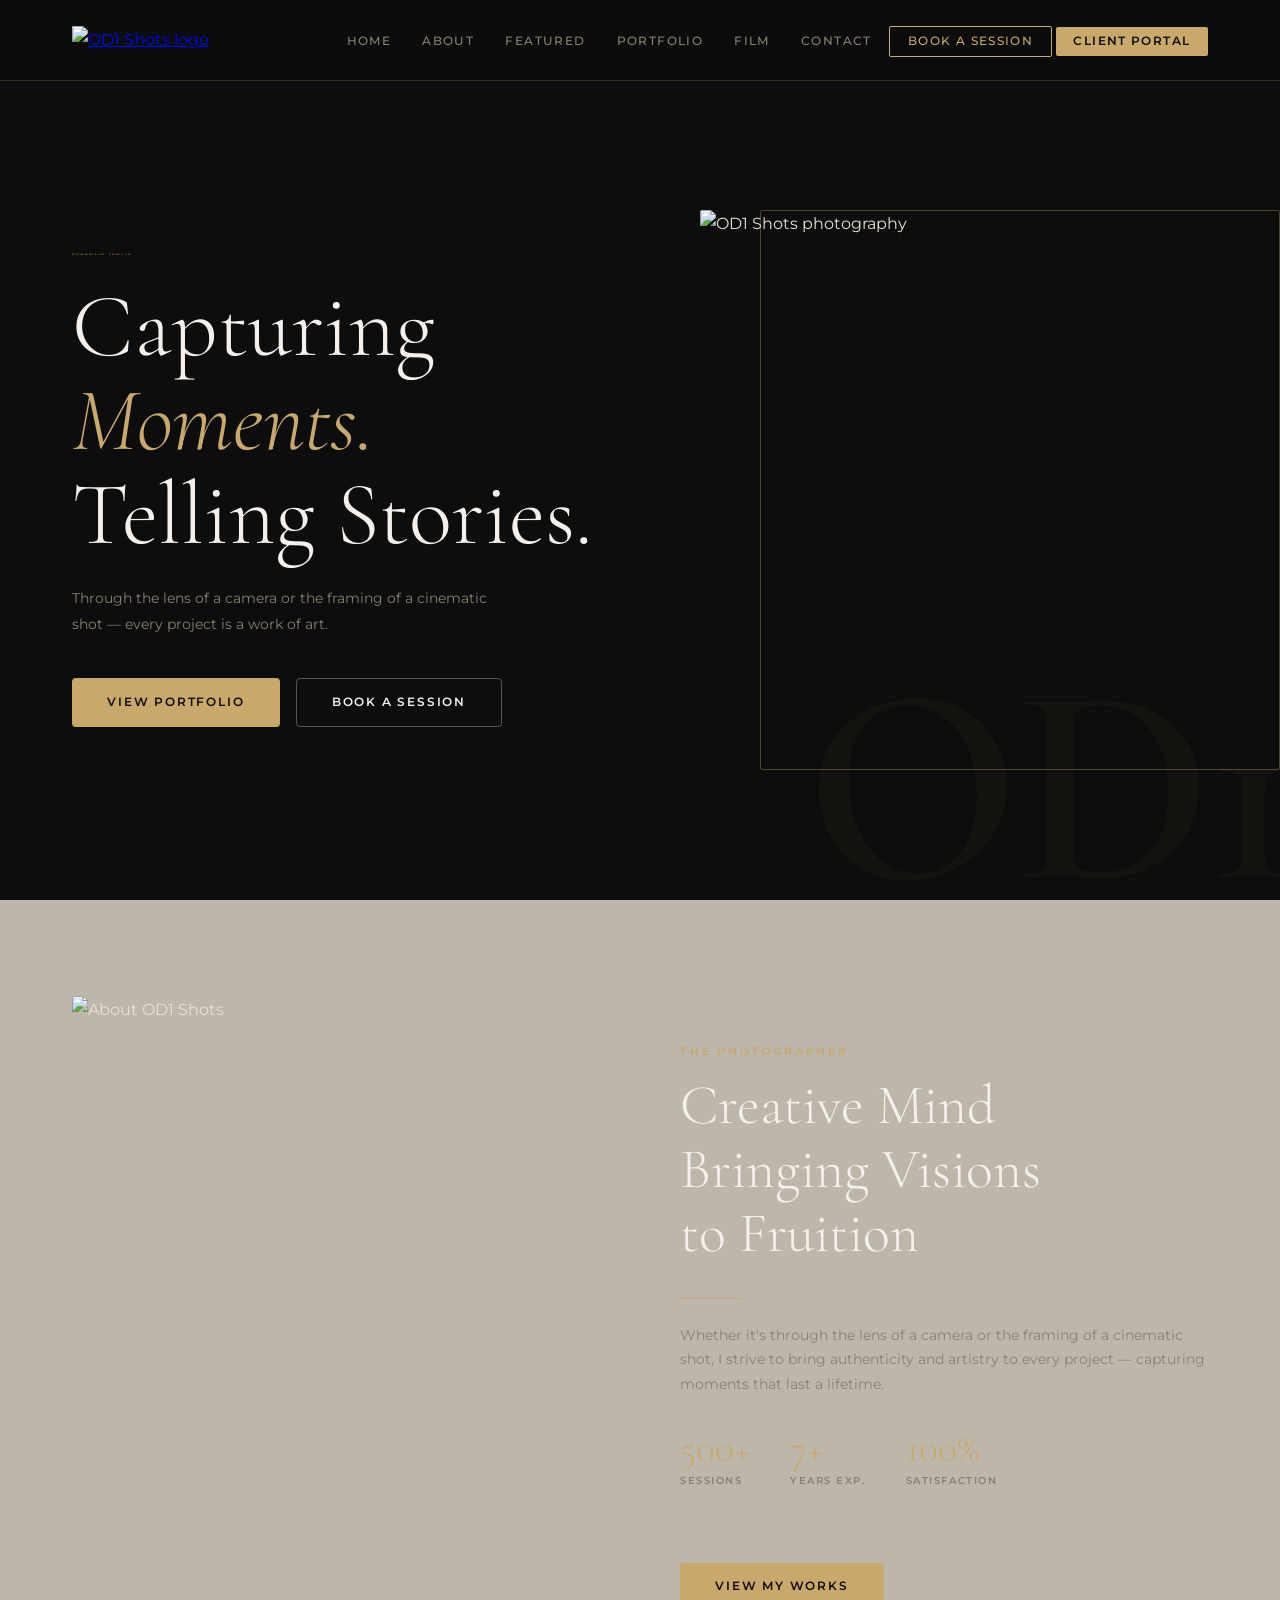
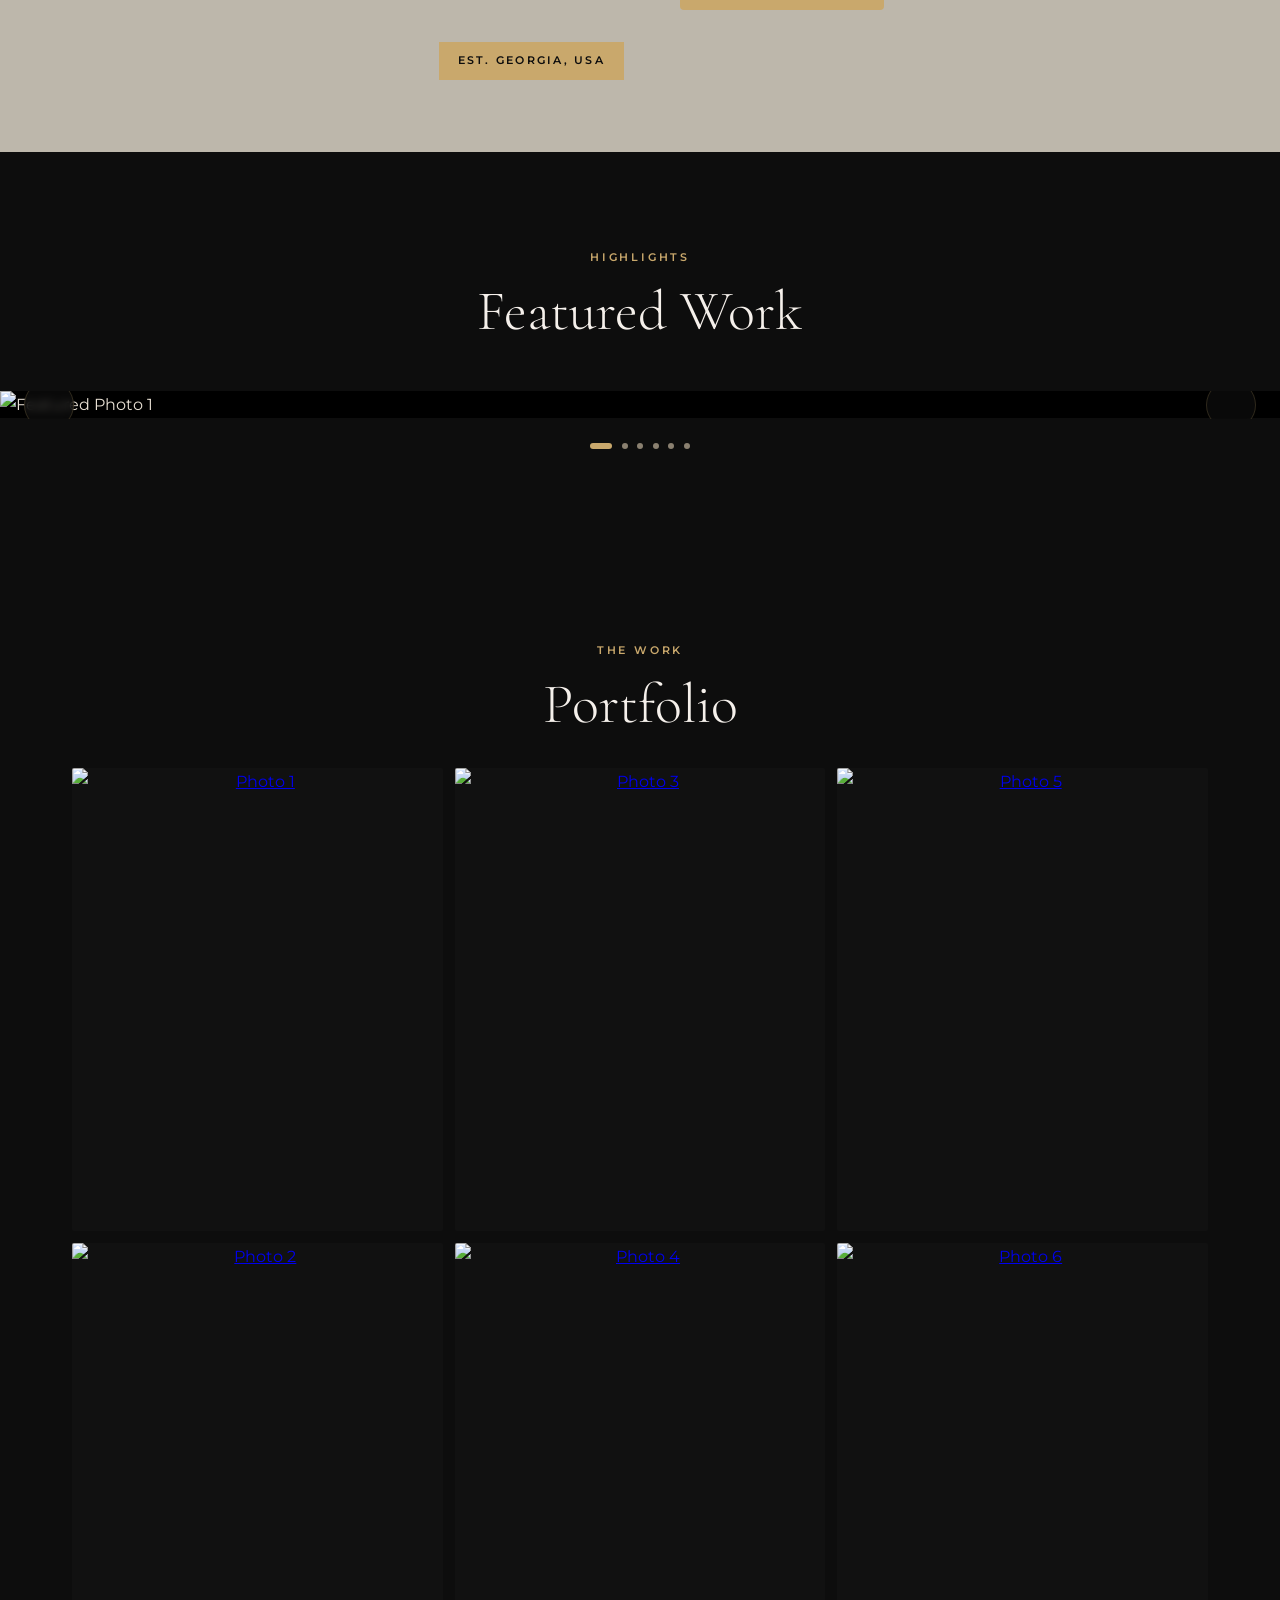
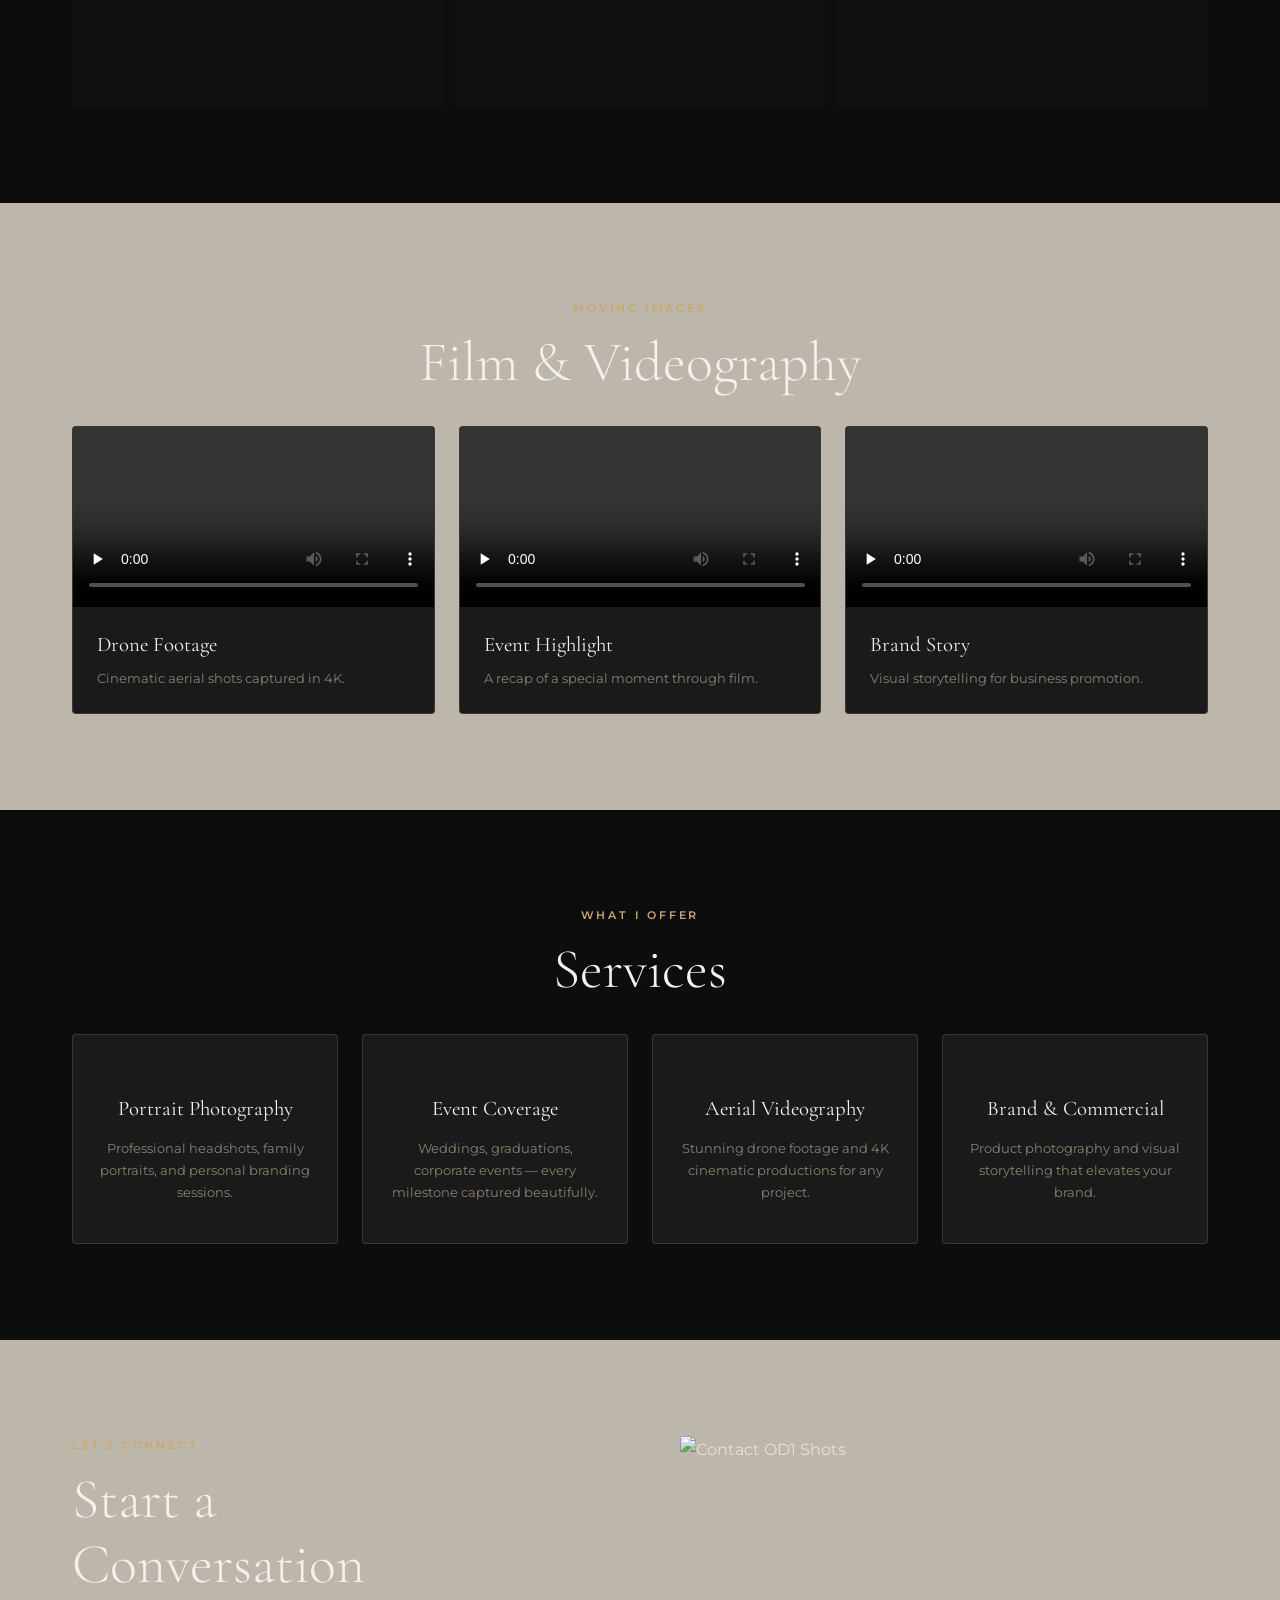
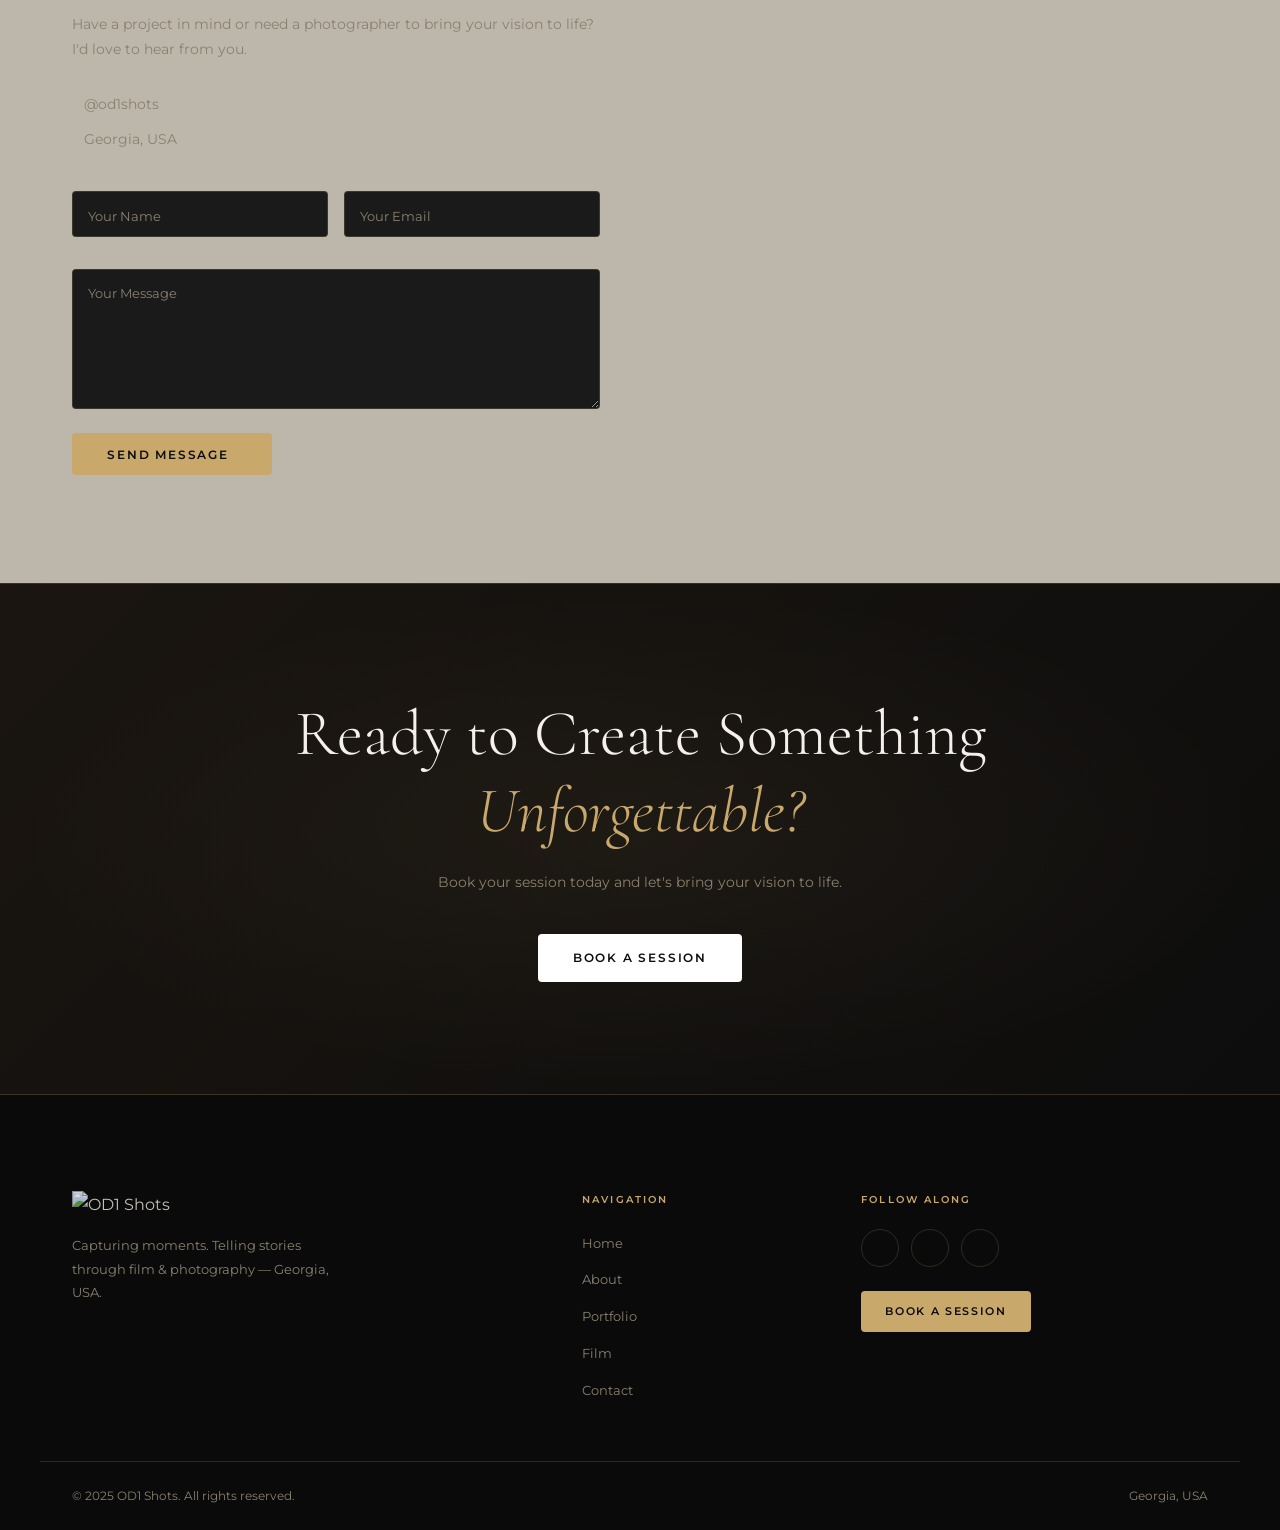
==== index.html @ 96f68fd6 "Update index.html" ====
<!DOCTYPE html>
<html lang="en">
  <head>
    <meta charset="UTF-8" />
    <meta name="viewport" content="width=device-width, initial-scale=1.0" />
    <link rel="icon" href="/favicon.ico">
    <meta name="description" content="Professional photography and videography by OD1 Shots — Georgia, USA">
    <link href="https://cdnjs.cloudflare.com/ajax/libs/lightbox2/2.11.4/css/lightbox.min.css" rel="stylesheet" />
    <script src="https://cdnjs.cloudflare.com/ajax/libs/jquery/3.7.1/jquery.min.js"></script>
    <link rel="preconnect" href="https://fonts.googleapis.com">
    <link rel="preconnect" href="https://fonts.gstatic.com" crossorigin>
    <link href="https://fonts.googleapis.com/css2?family=Cormorant+Garamond:ital,wght@0,300;0,400;0,600;1,300;1,400&family=Montserrat:wght@300;400;500;600&display=swap" rel="stylesheet">
    <link href="https://cdn.jsdelivr.net/npm/remixicon@4.2.0/fonts/remixicon.css" rel="stylesheet" />
    <link rel="stylesheet" href="styles.css" />
    <title>OD1 Shots | Photography & Film</title>
  </head>

  <body>

    <!-- ===== NAV ===== -->
    <nav id="main-nav">
      <div class="nav__inner">
        <div class="nav__logo">
          <a href="#home">
            <img src="https://od1shotsstorage.blob.core.windows.net/media/logo.jpg" alt="OD1 Shots logo" />
          </a>
        </div>
        <div class="nav__menu__btn" id="menu-btn" aria-label="Toggle menu">
          <i class="ri-menu-3-line"></i>
        </div>
        <ul class="nav__links" id="nav-links">
          <li><a href="#home">Home</a></li>
          <li><a href="#about">About</a></li>
          <li><a href="#featured">Featured</a></li>
          <li><a href="#portfolio">Portfolio</a></li>
          <li><a href="#videos">Film</a></li>
          <li><a href="#contact">Contact</a></li>
          <li>
            <a href="https://od1shotsbooking.lovable.app/book" class="nav__book-btn">Book a Session</a>
          </li>
          <li>
            <a href="https://od1shotsbooking.lovable.app" target="_blank" class="portal-btn">Client Portal</a>
          </li>
        </ul>
      </div>
    </nav>

    <!-- ===== HERO ===== -->
    <header id="home">
      <div class="hero__bg-text">OD1</div>
      <div class="hero__content">
        <p class="hero__eyebrow">Photography & Film · Georgia, USA</p>
        <h1>Capturing<br><em>Moments.</em><br>Telling Stories.</h1>
        <p class="hero__sub">Through the lens of a camera or the framing of a cinematic shot — every project is a work of art.</p>
        <div class="hero__cta">
          <a href="#portfolio" class="btn btn--primary">View Portfolio</a>
          <a href="https://od1shotsbooking.lovable.app/book" class="btn btn--ghost">Book a Session</a>
        </div>
      </div>
      <div class="hero__image">
        <div class="hero__image-frame">
          <img src="https://od1shotsstorage.blob.core.windows.net/media/header.jpg" alt="OD1 Shots photography" />
        </div>
        <div class="hero__image-accent"></div>
      </div>
    </header>

    <!-- ===== ABOUT ===== -->
    <section class="about" id="about">
      <div class="section__container about__container">
        <div class="about__image">
          <img loading="lazy" src="https://od1shotsstorage.blob.core.windows.net/media/about.jpg" alt="About OD1 Shots" />
          <div class="about__image-tag">Est. Georgia, USA</div>
        </div>
        <div class="about__content">
          <span class="section__eyebrow">The Photographer</span>
          <h2 class="section__header">Creative Mind<br>Bringing Visions<br>to Fruition</h2>
          <div class="about__divider"></div>
          <p>Whether it's through the lens of a camera or the framing of a cinematic shot, I strive to bring authenticity and artistry to every project — capturing moments that last a lifetime.</p>
          <div class="about__stats">
            <div class="stat">
              <span class="stat__num">500+</span>
              <span class="stat__label">Sessions</span>
            </div>
            <div class="stat">
              <span class="stat__num">7+</span>
              <span class="stat__label">Years Exp.</span>
            </div>
            <div class="stat">
              <span class="stat__num">100%</span>
              <span class="stat__label">Satisfaction</span>
            </div>
          </div>
          <a href="#portfolio" class="btn btn--primary">View My Works</a>
        </div>
      </div>
    </section>

    <!-- ===== FEATURED SLIDER (FIXED) ===== -->
    <section class="featured" id="featured">
      <div class="featured__header">
        <span class="section__eyebrow">Highlights</span>
        <h2 class="section__header">Featured Work</h2>
      </div>

      <div class="featured__track-wrapper">
        <!-- FIXED: prev button inside wrapper, slides inside slider -->
        <button class="slider-btn prev" aria-label="Previous slide">
          <i class="ri-arrow-left-s-line"></i>
        </button>

        <div class="featured-slider">
          <div class="featured-slide">
            <img src="https://od1shotsstorage.blob.core.windows.net/media/featured-photos/featured-1.png" alt="Featured Photo 1" loading="eager" />
          </div>
          <div class="featured-slide">
            <img src="https://od1shotsstorage.blob.core.windows.net/media/featured-photos/featured-2.png" alt="Featured Photo 2" loading="lazy" />
          </div>
          <div class="featured-slide">
            <img src="https://od1shotsstorage.blob.core.windows.net/media/featured-photos/featured-3.png" alt="Featured Photo 3" loading="lazy" />
          </div>
          <div class="featured-slide">
            <img src="https://od1shotsstorage.blob.core.windows.net/media/featured-photos/featured-4.png" alt="Featured Photo 4" loading="lazy" />
          </div>
          <div class="featured-slide">
            <img src="https://od1shotsstorage.blob.core.windows.net/media/featured-photos/featured-5.png" alt="Featured Photo 5" loading="lazy" />
          </div>
          <div class="featured-slide">
            <img src="https://od1shotsstorage.blob.core.windows.net/media/featured-photos/featured-6.png" alt="Featured Photo 6" loading="lazy" />
          </div>
        </div>

        <button class="slider-btn next" aria-label="Next slide">
          <i class="ri-arrow-right-s-line"></i>
        </button>
      </div>

      <div class="slider-dots" id="slider-dots"></div>
    </section>

    <!-- ===== PORTFOLIO ===== -->
    <section class="section__container portfolio__container" id="portfolio">
      <span class="section__eyebrow">The Work</span>
      <h2 class="section__header">Portfolio</h2>
      <div class="portfolio__grid">
        <div>
          <a href="https://od1shotsstorage.blob.core.windows.net/media/images/portfolio-1.jpg" data-lightbox="portfolio" data-title="Photo 1">
            <img loading="lazy" src="https://od1shotsstorage.blob.core.windows.net/media/images/portfolio-1.jpg" alt="Photo 1">
          </a>
          <a href="https://od1shotsstorage.blob.core.windows.net/media/images/portfolio-2.jpg" data-lightbox="portfolio" data-title="Photo 2">
            <img loading="lazy" src="https://od1shotsstorage.blob.core.windows.net/media/images/portfolio-2.jpg" alt="Photo 2">
          </a>
        </div>
        <div>
          <a href="https://od1shotsstorage.blob.core.windows.net/media/images/portfolio-3.jpg" data-lightbox="portfolio" data-title="Photo 3">
            <img loading="lazy" src="https://od1shotsstorage.blob.core.windows.net/media/images/portfolio-3.jpg" alt="Photo 3">
          </a>
          <a href="https://od1shotsstorage.blob.core.windows.net/media/images/portfolio-4.jpg" data-lightbox="portfolio" data-title="Photo 4">
            <img loading="lazy" src="https://od1shotsstorage.blob.core.windows.net/media/images/portfolio-4.jpg" alt="Photo 4">
          </a>
        </div>
        <div>
          <a href="https://od1shotsstorage.blob.core.windows.net/media/images/portfolio-5.jpg" data-lightbox="portfolio" data-title="Photo 5">
            <img loading="lazy" src="https://od1shotsstorage.blob.core.windows.net/media/images/portfolio-5.jpg" alt="Photo 5">
          </a>
          <a href="https://od1shotsstorage.blob.core.windows.net/media/images/portfolio-6.jpg" data-lightbox="portfolio" data-title="Photo 6">
            <img loading="lazy" src="https://od1shotsstorage.blob.core.windows.net/media/images/portfolio-6.jpg" alt="Photo 6">
          </a>
        </div>
      </div>
    </section>

    <!-- ===== VIDEOGRAPHY ===== -->
    <section class="videography" id="videos">
      <div class="section__container videography__container">
        <span class="section__eyebrow">Moving Images</span>
        <h2 class="section__header">Film & Videography</h2>
        <div class="video__grid">
          <div class="video__card">
            <div class="video__frame">
              <video controls playsinline preload="none">
                <source src="https://od1shotsstorage.blob.core.windows.net/media/videos/videos/video1.mp4" type="video/mp4" />
              </video>
            </div>
            <div class="video__info">
              <h4>Drone Footage</h4>
              <p>Cinematic aerial shots captured in 4K.</p>
            </div>
          </div>
          <div class="video__card">
            <div class="video__frame">
              <video controls playsinline preload="none">
                <source src="https://od1shotsstorage.blob.core.windows.net/media/videos/videos/video2.mp4" type="video/mp4" />
              </video>
            </div>
            <div class="video__info">
              <h4>Event Highlight</h4>
              <p>A recap of a special moment through film.</p>
            </div>
          </div>
          <div class="video__card">
            <div class="video__frame">
              <video controls playsinline preload="none">
                <source src="https://od1shotsstorage.blob.core.windows.net/media/videos/videos/video3.mp4" type="video/mp4" />
              </video>
            </div>
            <div class="video__info">
              <h4>Brand Story</h4>
              <p>Visual storytelling for business promotion.</p>
            </div>
          </div>
        </div>
      </div>
    </section>

    <!-- ===== SERVICES ===== -->
    <section class="services" id="services">
      <div class="section__container">
        <span class="section__eyebrow">What I Offer</span>
        <h2 class="section__header">Services</h2>
        <div class="services__grid">
          <div class="service__card">
            <i class="ri-camera-3-line"></i>
            <h3>Portrait Photography</h3>
            <p>Professional headshots, family portraits, and personal branding sessions.</p>
          </div>
          <div class="service__card">
            <i class="ri-film-line"></i>
            <h3>Event Coverage</h3>
            <p>Weddings, graduations, corporate events — every milestone captured beautifully.</p>
          </div>
          <div class="service__card">
            <i class="ri-drone-line"></i>
            <h3>Aerial Videography</h3>
            <p>Stunning drone footage and 4K cinematic productions for any project.</p>
          </div>
          <div class="service__card">
            <i class="ri-store-2-line"></i>
            <h3>Brand & Commercial</h3>
            <p>Product photography and visual storytelling that elevates your brand.</p>
          </div>
        </div>
      </div>
    </section>

    <!-- ===== CONTACT ===== -->
    <section class="contact" id="contact">
      <div class="section__container contact__container">
        <div class="contact__content">
          <span class="section__eyebrow">Let's Connect</span>
          <h2 class="section__header">Start a<br>Conversation</h2>
          <p>Have a project in mind or need a photographer to bring your vision to life? I'd love to hear from you.</p>
          <div class="contact__info">
            <div class="contact__info-item">
              <i class="ri-instagram-line"></i>
              <a href="https://instagram.com/od1shots" target="_blank">@od1shots</a>
            </div>
            <div class="contact__info-item">
              <i class="ri-map-pin-line"></i>
              <span>Georgia, USA</span>
            </div>
          </div>
          <form action="https://formspree.io/f/meeryyke" method="POST" id="contact-form">
            <div class="input__row">
              <div class="input__group">
                <input type="text" name="name" id="name" placeholder=" " required />
                <label for="name">Your Name</label>
              </div>
              <div class="input__group">
                <input type="email" name="email" id="email" placeholder=" " required />
                <label for="email">Your Email</label>
              </div>
            </div>
            <div class="input__group">
              <textarea name="message" id="message" placeholder=" " required></textarea>
              <label for="message">Your Message</label>
            </div>
            <input type="hidden" name="_subject" value="New Inquiry from OD1 Shots">
            <button class="btn btn--primary" type="submit">Send Message <i class="ri-send-plane-line"></i></button>
            <p id="form-status"></p>
          </form>
        </div>
        <div class="contact__image">
          <img loading="lazy" src="https://od1shotsstorage.blob.core.windows.net/media/contact.jpg" alt="Contact OD1 Shots" />
        </div>
      </div>
    </section>

    <!-- ===== BOOKING CTA ===== -->
    <section class="booking-cta" id="booking">
      <div class="booking-cta__inner">
        <h2>Ready to Create Something<br><em>Unforgettable?</em></h2>
        <p>Book your session today and let's bring your vision to life.</p>
        <a href="https://od1shotsbooking.lovable.app/book/book" class="btn btn--light">Book a Session</a>
      </div>
    </section>

    <!-- ===== FOOTER ===== -->
    <footer>
      <div class="section__container footer__container">
        <div class="footer__col footer__brand">
          <img src="https://od1shotsstorage.blob.core.windows.net/media/logo.jpg" alt="OD1 Shots" class="footer__logo" />
          <p>Capturing moments. Telling stories through film & photography — Georgia, USA.</p>
        </div>
        <div class="footer__col">
          <h4>Navigation</h4>
          <ul class="footer__nav">
            <li><a href="#home">Home</a></li>
            <li><a href="#about">About</a></li>
            <li><a href="#portfolio">Portfolio</a></li>
            <li><a href="#videos">Film</a></li>
            <li><a href="#contact">Contact</a></li>
          </ul>
        </div>
        <div class="footer__col">
          <h4>Follow Along</h4>
          <ul class="footer__socials">
            <li><a href="https://www.facebook.com/people/OD1/" target="_blank" aria-label="Facebook"><i class="ri-facebook-fill"></i></a></li>
            <li><a href="https://instagram.com/od1shots" target="_blank" aria-label="Instagram"><i class="ri-instagram-line"></i></a></li>
            <li><a href="http://www.youtube.com/@od1shots576" target="_blank" aria-label="YouTube"><i class="ri-youtube-fill"></i></a></li>
          </ul>
          <a href="https://od1shotsbooking.lovable.app/book" class="btn btn--primary footer__book-btn">Book a Session</a>
        </div>
      </div>
      <div class="footer__bar">
        <span>© 2025 OD1 Shots. All rights reserved.</span>
        <span>Georgia, USA</span>
      </div>
    </footer>

    <script src="https://cdnjs.cloudflare.com/ajax/libs/lightbox2/2.11.4/js/lightbox.min.js"></script>
    <script src="main.js" defer></script>
  </body>
</html>
---- styles.css ----
/* ============================================================
   OD1 SHOTS — PROFESSIONAL PORTFOLIO CSS
   Aesthetic: Dark luxury editorial / refined cinematic
   ============================================================ */

@import url("https://fonts.googleapis.com/css2?family=Cormorant+Garamond:ital,wght@0,300;0,400;0,600;1,300;1,400&family=Montserrat:wght@300;400;500;600&display=swap");

/* ===== VARIABLES ===== */
:root {
  --bg:           #0d0d0d;
  --bg-alt:       #bdb7ab;
  --bg-card:      #1a1a1a;
  --accent:       #c9a86c;
  --accent-dark:  #a8885a;
  --text:         #e8e0d4;
  --text-muted:   #8a8070;
  --text-light:   #f5f0eb;
  --border:       rgba(201, 168, 108, 0.2);
  --white:        #ffffff;
  --max-width:    1200px;
  --font-display: "Cormorant Garamond", serif;
  --font-body:    "Montserrat", sans-serif;
  --nav-h:        80px;
  --radius:       4px;
  --transition:   0.35s cubic-bezier(0.4, 0, 0.2, 1);
}

/* ===== RESET ===== */
*, *::before, *::after { margin: 0; padding: 0; box-sizing: border-box; }
html { scroll-behavior: smooth; }

body {
  font-family: var(--font-body);
  background: var(--bg);
  color: var(--text);
  overflow-x: hidden;
  line-height: 1.7;
}

/* ===== GLOBAL ===== */
.section__container {
  max-width: var(--max-width);
  margin: 0 auto;
  padding: 6rem 2rem;
}

.section__eyebrow {
  display: block;
  font-family: var(--font-body);
  font-size: 0.7rem;
  font-weight: 600;
  letter-spacing: 0.25em;
  text-transform: uppercase;
  color: var(--accent);
  margin-bottom: 0.75rem;
}

.section__header {
  font-family: var(--font-display);
  font-size: clamp(2.2rem, 5vw, 3.5rem);
  font-weight: 300;
  line-height: 1.15;
  color: var(--text-light);
  margin-bottom: 2rem;
}

/* ===== BUTTONS ===== */
.btn {
  display: inline-flex;
  align-items: center;
  gap: 0.5rem;
  padding: 0.85rem 2.2rem;
  font-family: var(--font-body);
  font-size: 0.75rem;
  font-weight: 600;
  letter-spacing: 0.15em;
  text-transform: uppercase;
  text-decoration: none;
  cursor: pointer;
  border: none;
  transition: var(--transition);
  border-radius: var(--radius);
}

.btn--primary {
  background: var(--accent);
  color: var(--bg);
}
.btn--primary:hover { background: var(--accent-dark); }

.btn--ghost {
  background: transparent;
  color: var(--text-light);
  border: 1px solid rgba(255,255,255,0.3);
}
.btn--ghost:hover {
  border-color: var(--accent);
  color: var(--accent);
}

.btn--light {
  background: var(--white);
  color: var(--bg);
}
.btn--light:hover { background: var(--text); }

/* ===== NAV ===== */
#main-nav {
  position: fixed;
  top: 0; left: 0; right: 0;
  z-index: 1000;
  background: rgba(13,13,13,0.95);
  backdrop-filter: blur(12px);
  border-bottom: 1px solid var(--border);
  transition: var(--transition);
}

.nav__inner {
  max-width: var(--max-width);
  margin: 0 auto;
  padding: 0 2rem;
  height: var(--nav-h);
  display: flex;
  align-items: center;
  justify-content: space-between;
}

.nav__logo img { height: 48px; width: auto; object-fit: contain; }

.nav__menu__btn {
  display: none;
  font-size: 1.6rem;
  color: var(--text-light);
  cursor: pointer;
  background: none;
  border: none;
}

.nav__links {
  list-style: none;
  display: flex;
  align-items: center;
  gap: 0.25rem;
}

.nav__links a {
  font-family: var(--font-body);
  font-size: 0.72rem;
  font-weight: 500;
  letter-spacing: 0.12em;
  text-transform: uppercase;
  text-decoration: none;
  color: var(--text-muted);
  padding: 0.5rem 0.85rem;
  border-radius: var(--radius);
  transition: color var(--transition);
  position: relative;
}

.nav__links a::after {
  content: "";
  position: absolute;
  bottom: 0; left: 50%;
  transform: translateX(-50%);
  width: 0; height: 1px;
  background: var(--accent);
  transition: width var(--transition);
}

.nav__links a:hover { color: var(--text-light); }
.nav__links a:hover::after { width: 60%; }

.nav__book-btn {
  background: transparent !important;
  color: var(--accent) !important;
  border: 1px solid var(--accent) !important;
  padding: 0.45rem 1.1rem !important;
  border-radius: 2px !important;
}
.nav__book-btn:hover { background: var(--accent) !important; color: var(--bg) !important; }
.nav__book-btn::after { display: none !important; }

.portal-btn {
  background: var(--accent) !important;
  color: var(--bg) !important;
  padding: 0.45rem 1.1rem !important;
  border-radius: 2px !important;
  font-weight: 600 !important;
}
.portal-btn:hover { background: var(--accent-dark) !important; color: var(--bg) !important; }
.portal-btn::after { display: none !important; }

/* Mobile nav */
@media (max-width: 900px) {
  .nav__menu__btn { display: block; }
  .nav__links {
    position: absolute;
    top: var(--nav-h); left: 0; right: 0;
    flex-direction: column;
    background: rgba(13,13,13,0.98);
    backdrop-filter: blur(12px);
    padding: 2rem;
    gap: 0.5rem;
    border-bottom: 1px solid var(--border);
    transform: translateY(-130%);
    transition: transform 0.4s cubic-bezier(0.4,0,0.2,1);
    z-index: 999;
  }
  .nav__links.open { transform: translateY(0); }
  .nav__links a { font-size: 0.85rem; padding: 0.75rem 1rem; text-align: center; }
}

/* ===== HERO ===== */
header {
  position: relative;
  min-height: 100vh;
  display: flex;
  align-items: center;
  background: var(--bg);
  overflow: hidden;
  padding-top: var(--nav-h);
}

.hero__bg-text {
  position: absolute;
  bottom: -0.1em; right: -0.05em;
  font-family: var(--font-display);
  font-size: clamp(12rem, 22vw, 20rem);
  font-weight: 600;
  color: rgba(201,168,108,0.04);
  line-height: 1;
  pointer-events: none;
  user-select: none;
  letter-spacing: -0.02em;
}

.hero__content {
  position: relative;
  z-index: 2;
  flex: 1 1 50%;
  padding: 4rem 2rem 4rem calc((100vw - var(--max-width)) / 2 + 2rem);
  max-width: calc(var(--max-width)/2 + (100vw - var(--max-width))/2);
}

.hero__eyebrow {
  font-size: 0.11rem;
  font-weight: 600;
  letter-spacing: 0.25em;
  text-transform: uppercase;
  color: var(--accent-dark);
  margin-bottom: 1.5rem;
}

.hero__content h1 {
  font-family: var(--font-display);
  font-size: clamp(3.5rem, 7vw, 6.5rem);
  font-weight: 300;
  line-height: 1.05;
  color: var(--text-light);
  margin-bottom: 1.5rem;
}
.hero__content h1 em {
  font-style: italic;
  color: var(--accent);
}

.hero__sub {
  font-size: 0.9rem;
  color: var(--text-muted);
  max-width: 440px;
  line-height: 1.8;
  margin-bottom: 2.5rem;
}

.hero__cta { display: flex; gap: 1rem; flex-wrap: wrap; }

.hero__image {
  flex: 1 1 50%;
  position: relative;
  display: flex;
  align-items: center;
  justify-content: center;
  padding: 4rem 2rem;
  min-height: 70vh;
}

.hero__image-frame {
  position: relative;
  z-index: 2;
  width: 100%;
  max-width: 520px;
}

.hero__image-frame img {
  width: 100%;
  height: 560px;
  object-fit: cover;
  display: block;
  border-radius: 2px;
}

.hero__image-accent {
  position: absolute;
  top: 3rem; right: 1rem;
  width: calc(100% - 4rem);
  max-width: 520px;
  height: 560px;
  border: 1px solid var(--accent);
  border-radius: 2px;
  z-index: 1;
  pointer-events: none;
  opacity: 0.35;
  transform: translate(16px, 16px);
}

@media (max-width: 900px) {
  header { flex-direction: column; align-items: flex-start; padding-top: var(--nav-h); }
  .hero__content { padding: 4rem 1.5rem 2rem; max-width: 100%; }
  .hero__image { min-height: 50vw; padding: 1rem 1.5rem 3rem; }
  .hero__image-frame img { height: 55vw; min-height: 240px; }
  .hero__image-accent { display: none; }
  .hero__bg-text { font-size: 30vw; }
}

/* ===== ABOUT ===== */
.about { background: var(--bg-alt); }

.about__container {
  display: grid;
  grid-template-columns: 1fr 1fr;
  gap: 5rem;
  align-items: center;
}

.about__image {
  position: relative;
}

.about__image img {
  width: 100%;
  aspect-ratio: 4/5;
  object-fit: cover;
  display: block;
  border-radius: 2px;
}

.about__image-tag {
  position: absolute;
  bottom: -1.5rem;
  right: -1.5rem;
  background: var(--accent);
  color: var(--bg);
  font-size: 0.7rem;
  font-weight: 600;
  letter-spacing: 0.2em;
  text-transform: uppercase;
  padding: 0.6rem 1.2rem;
}

.about__divider {
  width: 60px;
  height: 1px;
  background: var(--accent);
  margin-bottom: 1.5rem;
}

.about__content p {
  color: var(--text-muted);
  margin-bottom: 2rem;
  font-size: 0.9rem;
}

.about__stats {
  display: flex;
  gap: 2.5rem;
  margin-bottom: 2.5rem;
  padding-bottom: 2rem;
  border-bottom: 1px solid var(--border);
}

.stat__num {
  display: block;
  font-family: var(--font-display);
  font-size: 2.5rem;
  font-weight: 300;
  color: var(--accent);
  line-height: 1;
}

.stat__label {
  display: block;
  font-size: 0.65rem;
  font-weight: 600;
  letter-spacing: 0.15em;
  text-transform: uppercase;
  color: var(--text-muted);
  margin-top: 0.25rem;
}

@media (max-width: 768px) {
  .about__container { grid-template-columns: 1fr; gap: 3rem; }
  .about__image-tag { bottom: -1rem; right: 0; }
  .about__stats { gap: 1.5rem; }
}

/* ===== FEATURED SLIDER (FULLY FIXED) ===== */
.featured {
  background: var(--bg);
  padding: 6rem 0;
  overflow: hidden;
}

.featured__header {
  text-align: center;
  padding: 0 2rem;
  margin-bottom: 3rem;
}

.featured__track-wrapper {
  position: relative;
  max-width: 100%;
  overflow: hidden;
}

.featured-slider {
  display: flex;
  transition: transform 0.6s cubic-bezier(0.4, 0, 0.2, 1);
  will-change: transform;
}

.featured-slide {
  min-width: 100%;
  flex-shrink: 0;
}

.featured-slide {
  background: #000;
}

.featured-slide img {
  width: 100%;
  max-height: clamp(320px, 70vh, 780px);
  object-fit: contain;
  display: block;
  margin: 0 auto;
}

/* Slider buttons */
.slider-btn {
  position: absolute;
  top: 50%;
  transform: translateY(-50%);
  z-index: 10;
  background: rgba(13, 13, 13, 0.7);
  color: var(--text-light);
  border: 1px solid var(--border);
  width: 50px;
  height: 50px;
  border-radius: 50%;
  display: flex;
  align-items: center;
  justify-content: center;
  font-size: 1.4rem;
  cursor: pointer;
  transition: var(--transition);
  backdrop-filter: blur(4px);
}
.slider-btn:hover { background: var(--accent); color: var(--bg); border-color: var(--accent); }
.slider-btn.prev { left: 1.5rem; }
.slider-btn.next { right: 1.5rem; }

/* Dots */
.slider-dots {
  display: flex;
  justify-content: center;
  gap: 0.6rem;
  margin-top: 1.5rem;
}
.slider-dot {
  width: 6px;
  height: 6px;
  border-radius: 50%;
  background: var(--text-muted);
  cursor: pointer;
  transition: var(--transition);
  border: none;
}
.slider-dot.active {
  background: var(--accent);
  width: 22px;
  border-radius: 3px;
}

@media (max-width: 768px) {
  .slider-btn { width: 38px; height: 38px; font-size: 1.1rem; }
  .slider-btn.prev { left: 0.75rem; }
  .slider-btn.next { right: 0.75rem; }
}

/* ===== PORTFOLIO ===== */
.portfolio__container { text-align: center; }

.portfolio__grid {
  display: grid;
  grid-template-columns: repeat(3, 1fr);
  gap: 0.75rem;
  margin-top: 1rem;
}

.portfolio__grid > div {
  display: flex;
  flex-direction: column;
  gap: 0.75rem;
}

.portfolio__grid a { display: block; overflow: hidden; border-radius: 2px; }

.portfolio__grid img {
  width: 100%;
  height: auto;
  aspect-ratio: 4/5;
  object-fit: contain;
  background: #111;
  display: block;
  transition: transform 0.5s cubic-bezier(0.4,0,0.2,1);
}
.portfolio__grid a:hover img { transform: scale(1.04); }

@media (max-width: 768px) {
  .portfolio__grid { grid-template-columns: 1fr 1fr; }
}
@media (max-width: 480px) {
  .portfolio__grid { grid-template-columns: 1fr; }
}

/* ===== VIDEOGRAPHY ===== */
.videography { background: var(--bg-alt); }
.videography__container { text-align: center; }

.video__grid {
  display: grid;
  grid-template-columns: repeat(3, 1fr);
  gap: 1.5rem;
  margin-top: 1rem;
}

.video__card {
  background: var(--bg-card);
  border-radius: 4px;
  overflow: hidden;
  border: 1px solid var(--border);
  transition: transform var(--transition), border-color var(--transition);
  text-align: left;
}
.video__card:hover { transform: translateY(-4px); border-color: var(--accent); }

.video__frame video { width: 100%; display: block; background: #000; }

.video__info { padding: 1.2rem 1.5rem 1.5rem; }
.video__info h4 {
  font-family: var(--font-display);
  font-size: 1.3rem;
  font-weight: 400;
  color: var(--text-light);
  margin-bottom: 0.35rem;
}
.video__info p { font-size: 0.8rem; color: var(--text-muted); }

@media (max-width: 900px) {
  .video__grid { grid-template-columns: 1fr; max-width: 500px; margin-left: auto; margin-right: auto; }
}

/* ===== SERVICES ===== */
.services { background: var(--bg); }
.services .section__container { text-align: center; }

.services__grid {
  display: grid;
  grid-template-columns: repeat(4, 1fr);
  gap: 1.5rem;
  margin-top: 1rem;
}

.service__card {
  background: var(--bg-card);
  border: 1px solid var(--border);
  border-radius: 4px;
  padding: 2.5rem 1.5rem;
  transition: border-color var(--transition), transform var(--transition);
  text-align: center;
}
.service__card:hover { border-color: var(--accent); transform: translateY(-4px); }

.service__card i {
  font-size: 2.2rem;
  color: var(--accent);
  margin-bottom: 1rem;
  display: block;
}

.service__card h3 {
  font-family: var(--font-display);
  font-size: 1.3rem;
  font-weight: 400;
  color: var(--text-light);
  margin-bottom: 0.75rem;
}

.service__card p { font-size: 0.8rem; color: var(--text-muted); line-height: 1.7; }

@media (max-width: 900px) { .services__grid { grid-template-columns: 1fr 1fr; } }
@media (max-width: 480px) { .services__grid { grid-template-columns: 1fr; } }

/* ===== CONTACT ===== */
.contact { background: var(--bg-alt); }

.contact__container {
  display: grid;
  grid-template-columns: 1fr 1fr;
  gap: 5rem;
  align-items: start;
}

.contact__content .section__header { margin-bottom: 1rem; }
.contact__content > p { color: var(--text-muted); font-size: 0.9rem; margin-bottom: 2rem; }

.contact__info { display: flex; flex-direction: column; gap: 0.75rem; margin-bottom: 2.5rem; }
.contact__info-item { display: flex; align-items: center; gap: 0.75rem; font-size: 0.85rem; color: var(--text-muted); }
.contact__info-item i { color: var(--accent); font-size: 1.1rem; }
.contact__info-item a { color: var(--text-muted); text-decoration: none; transition: color var(--transition); }
.contact__info-item a:hover { color: var(--accent); }

/* Floating-label form */
.input__row { display: grid; grid-template-columns: 1fr 1fr; gap: 1rem; margin-bottom: 1rem; }

.input__group {
  position: relative;
  margin-bottom: 1rem;
}

.input__group input,
.input__group textarea {
  width: 100%;
  padding: 1.1rem 1rem 0.5rem;
  background: var(--bg-card);
  border: 1px solid var(--border);
  border-radius: var(--radius);
  font-family: var(--font-body);
  font-size: 0.9rem;
  color: var(--text-light);
  transition: border-color var(--transition);
  outline: none;
}

.input__group input:focus,
.input__group textarea:focus { border-color: var(--accent); }

.input__group label {
  position: absolute;
  top: 0.9rem; left: 1rem;
  font-size: 0.8rem;
  color: var(--text-muted);
  pointer-events: none;
  transition: var(--transition);
}

.input__group input:focus ~ label,
.input__group input:not(:placeholder-shown) ~ label,
.input__group textarea:focus ~ label,
.input__group textarea:not(:placeholder-shown) ~ label {
  top: 0.3rem;
  font-size: 0.65rem;
  color: var(--accent);
  letter-spacing: 0.08em;
  text-transform: uppercase;
}

.input__group textarea { min-height: 140px; resize: vertical; padding-top: 1.3rem; }

#form-status { font-size: 0.8rem; color: var(--accent); margin-top: 0.75rem; }

.contact__image img {
  width: 100%;
  aspect-ratio: 4/5;
  object-fit: cover;
  border-radius: 2px;
  position: sticky;
  top: calc(var(--nav-h) + 2rem);
}

@media (max-width: 900px) {
  .contact__container { grid-template-columns: 1fr; gap: 3rem; }
  .contact__image { display: none; }
  .input__row { grid-template-columns: 1fr; }
}

/* ===== BOOKING CTA ===== */
.booking-cta {
  background: linear-gradient(135deg, #1a1510 0%, #0d0d0d 100%);
  border-top: 1px solid var(--border);
  border-bottom: 1px solid var(--border);
  text-align: center;
  padding: 7rem 2rem;
  position: relative;
  overflow: hidden;
}

.booking-cta::before {
  content: "";
  position: absolute;
  inset: 0;
  background: radial-gradient(ellipse 70% 70% at 50% 50%, rgba(201,168,108,0.06) 0%, transparent 70%);
  pointer-events: none;
}

.booking-cta__inner { position: relative; z-index: 1; }

.booking-cta h2 {
  font-family: var(--font-display);
  font-size: clamp(2.5rem, 5vw, 4.5rem);
  font-weight: 300;
  color: var(--text-light);
  margin-bottom: 1.25rem;
  line-height: 1.2;
}
.booking-cta h2 em { font-style: italic; color: var(--accent); }
.booking-cta p { color: var(--text-muted); font-size: 0.9rem; margin-bottom: 2.5rem; }

/* ===== FOOTER ===== */
footer { background: #0a0a0a; }

.footer__container {
  display: grid;
  grid-template-columns: 2fr 1fr 1.5fr;
  gap: 3rem;
  padding-bottom: 3rem;
}

.footer__logo { height: 44px; width: auto; object-fit: contain; margin-bottom: 1rem; filter: brightness(0.85); }
.footer__brand p { font-size: 0.82rem; color: var(--text-muted); line-height: 1.8; max-width: 260px; }

.footer__col h4 {
  font-family: var(--font-body);
  font-size: 0.65rem;
  font-weight: 600;
  letter-spacing: 0.2em;
  text-transform: uppercase;
  color: var(--accent);
  margin-bottom: 1.25rem;
}

.footer__nav { list-style: none; }
.footer__nav li { margin-bottom: 0.6rem; }
.footer__nav a { color: var(--text-muted); text-decoration: none; font-size: 0.82rem; transition: color var(--transition); }
.footer__nav a:hover { color: var(--text-light); }

.footer__socials {
  list-style: none;
  display: flex;
  gap: 0.75rem;
  margin-bottom: 1.5rem;
}
.footer__socials a {
  display: flex; align-items: center; justify-content: center;
  width: 38px; height: 38px;
  border: 1px solid var(--border);
  border-radius: 50%;
  color: var(--text-muted);
  font-size: 1rem;
  text-decoration: none;
  transition: var(--transition);
}
.footer__socials a:hover { border-color: var(--accent); color: var(--accent); }

.footer__book-btn { font-size: 0.7rem; padding: 0.7rem 1.5rem; }

.footer__bar {
  display: flex;
  justify-content: space-between;
  align-items: center;
  padding: 1.5rem 2rem;
  max-width: var(--max-width);
  margin: 0 auto;
  border-top: 1px solid var(--border);
  font-size: 0.75rem;
  color: var(--text-muted);
  flex-wrap: wrap;
  gap: 0.5rem;
}

@media (max-width: 768px) {
  .footer__container { grid-template-columns: 1fr; gap: 2rem; padding: 3rem 1.5rem; }
  .footer__bar { flex-direction: column; text-align: center; padding: 1.25rem 1.5rem; }
}

/* ===== SCROLL ANIMATIONS ===== */
.reveal {
  opacity: 0;
  transform: translateY(30px);
  transition: opacity 0.7s ease, transform 0.7s ease;
}
.reveal.visible {
  opacity: 1;
  transform: none;
}
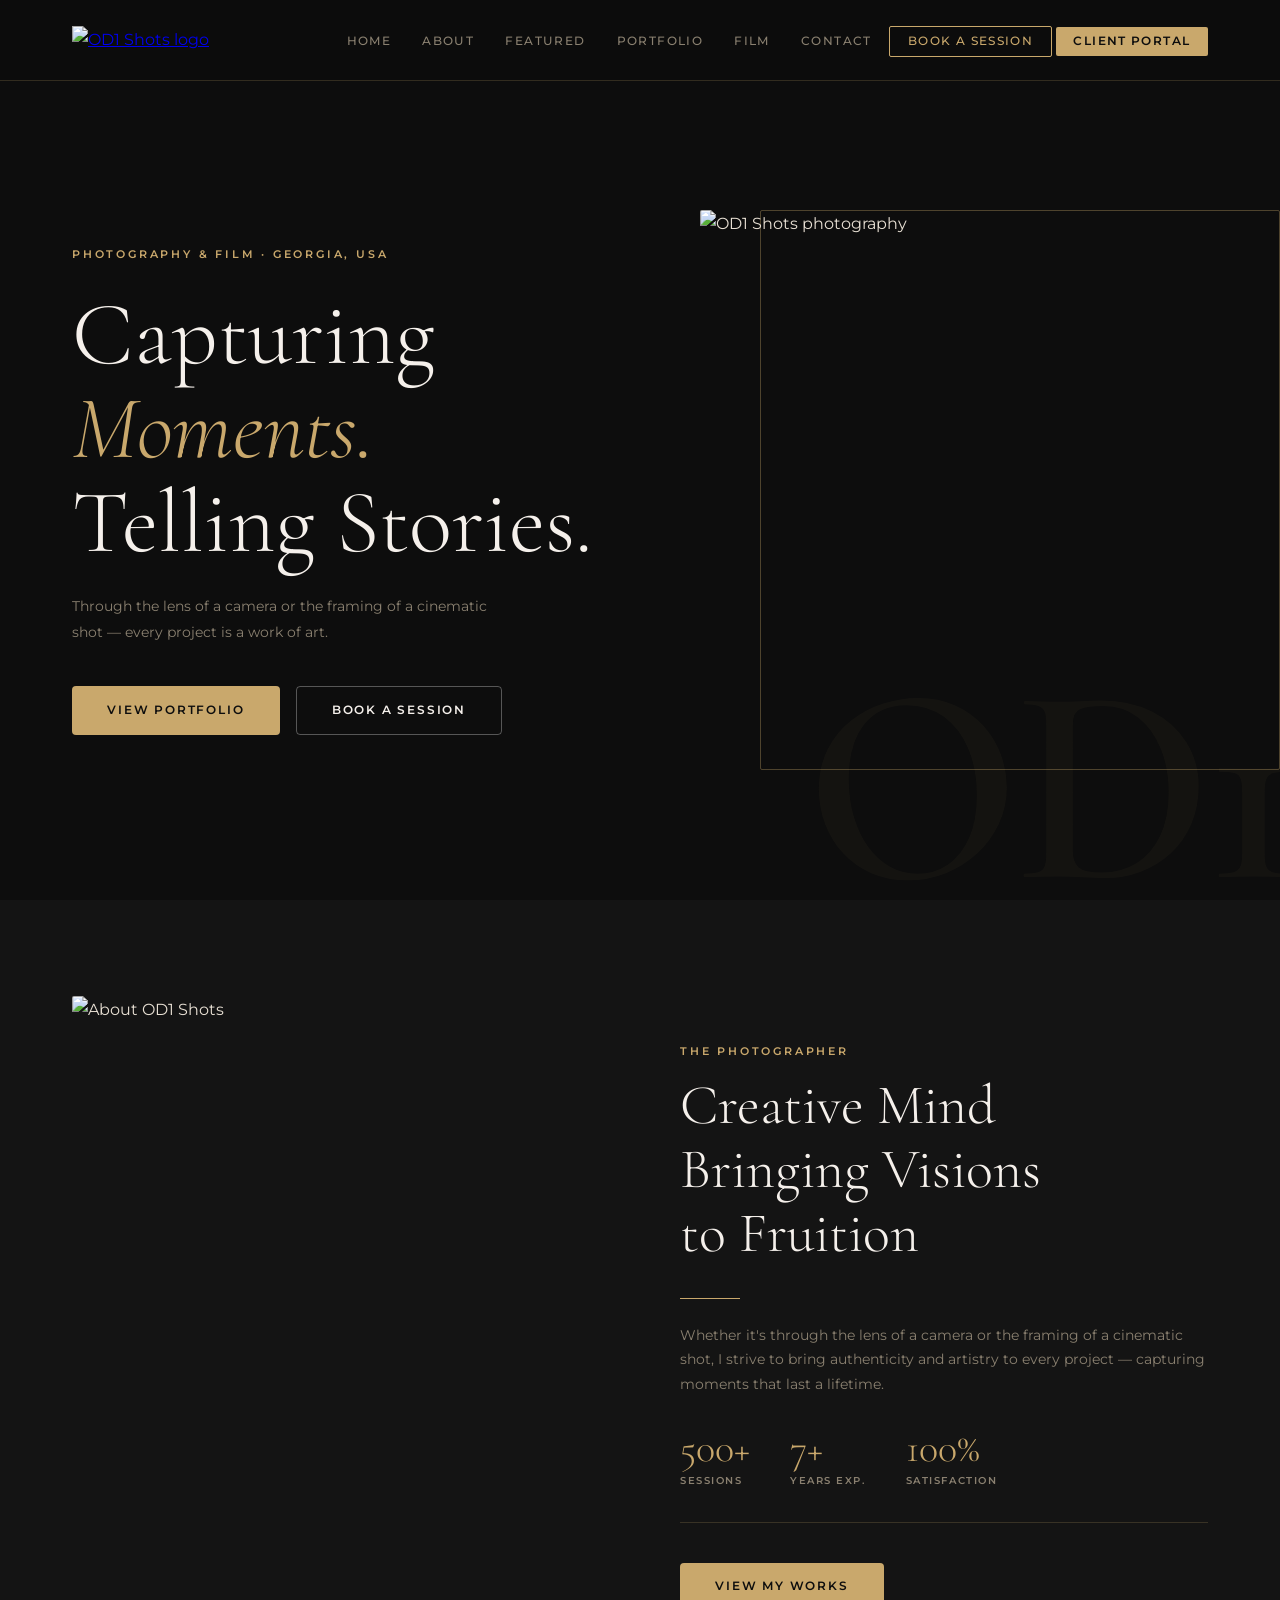
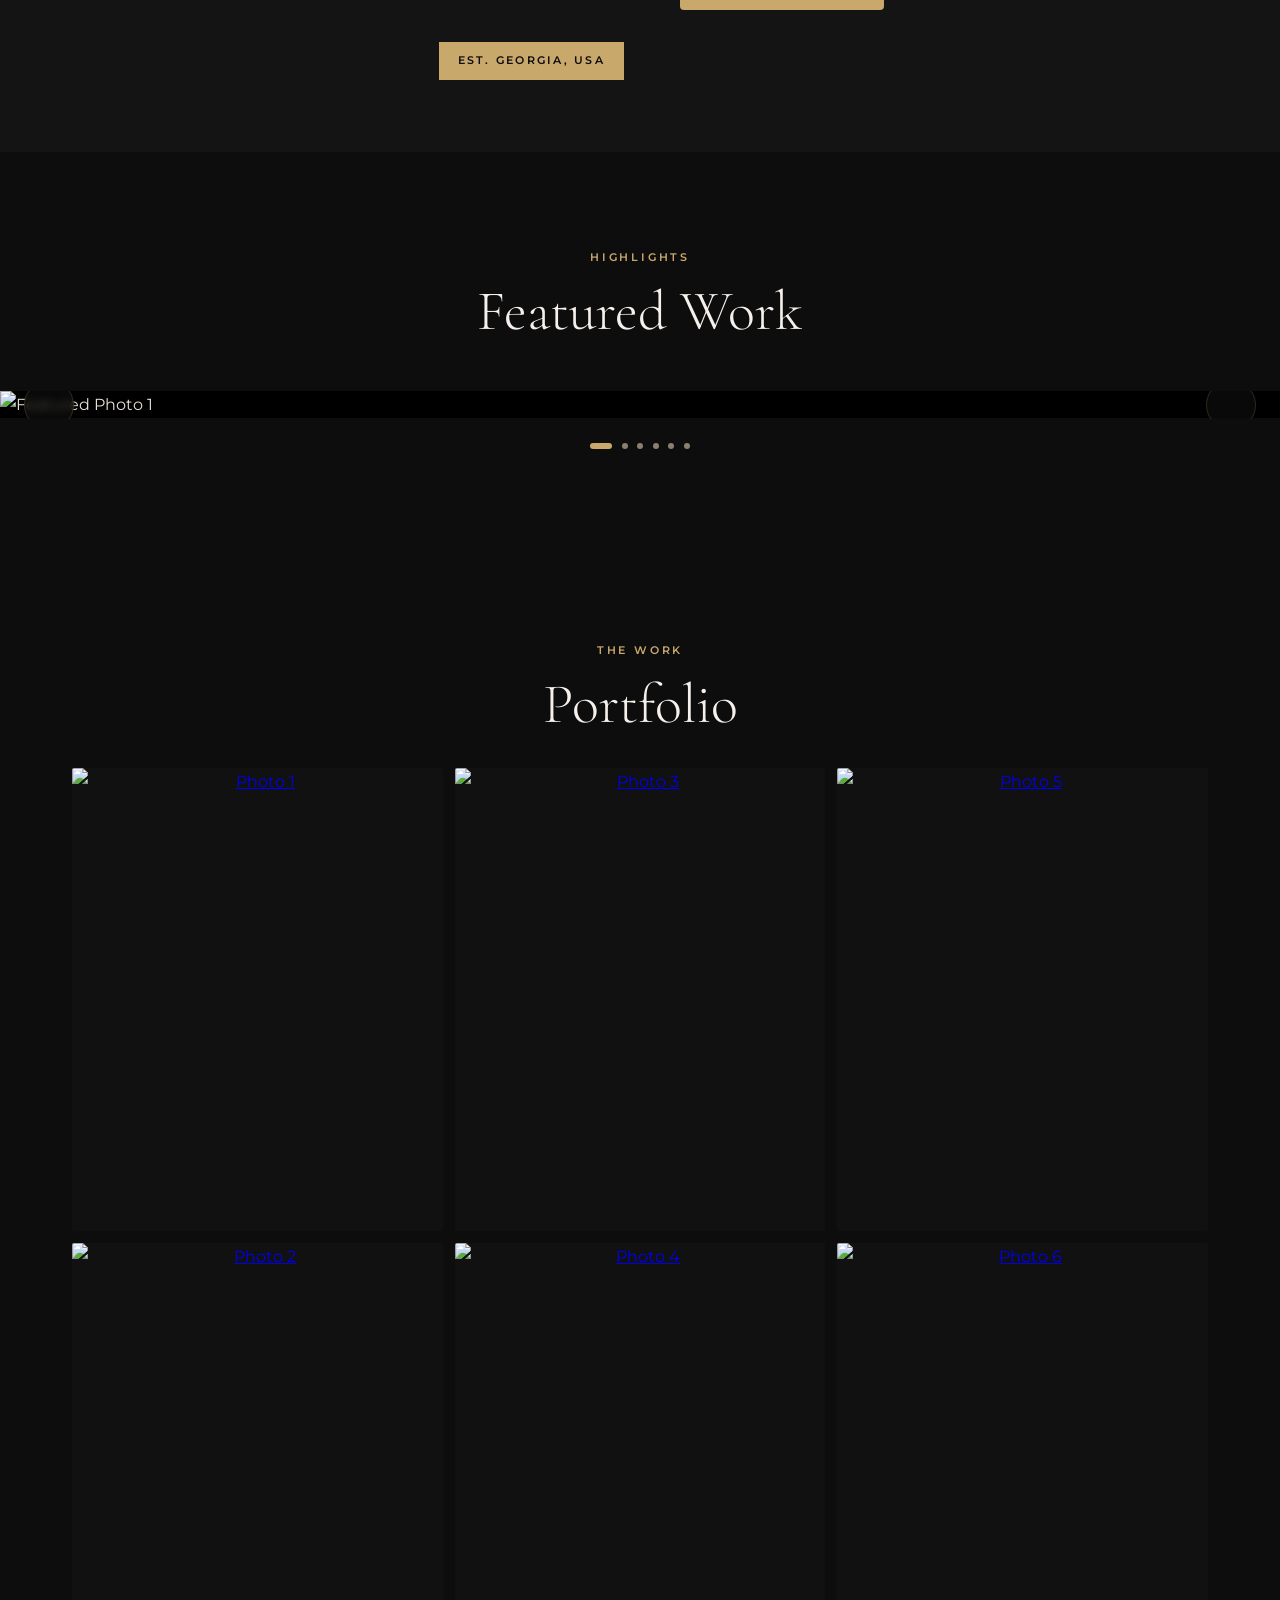
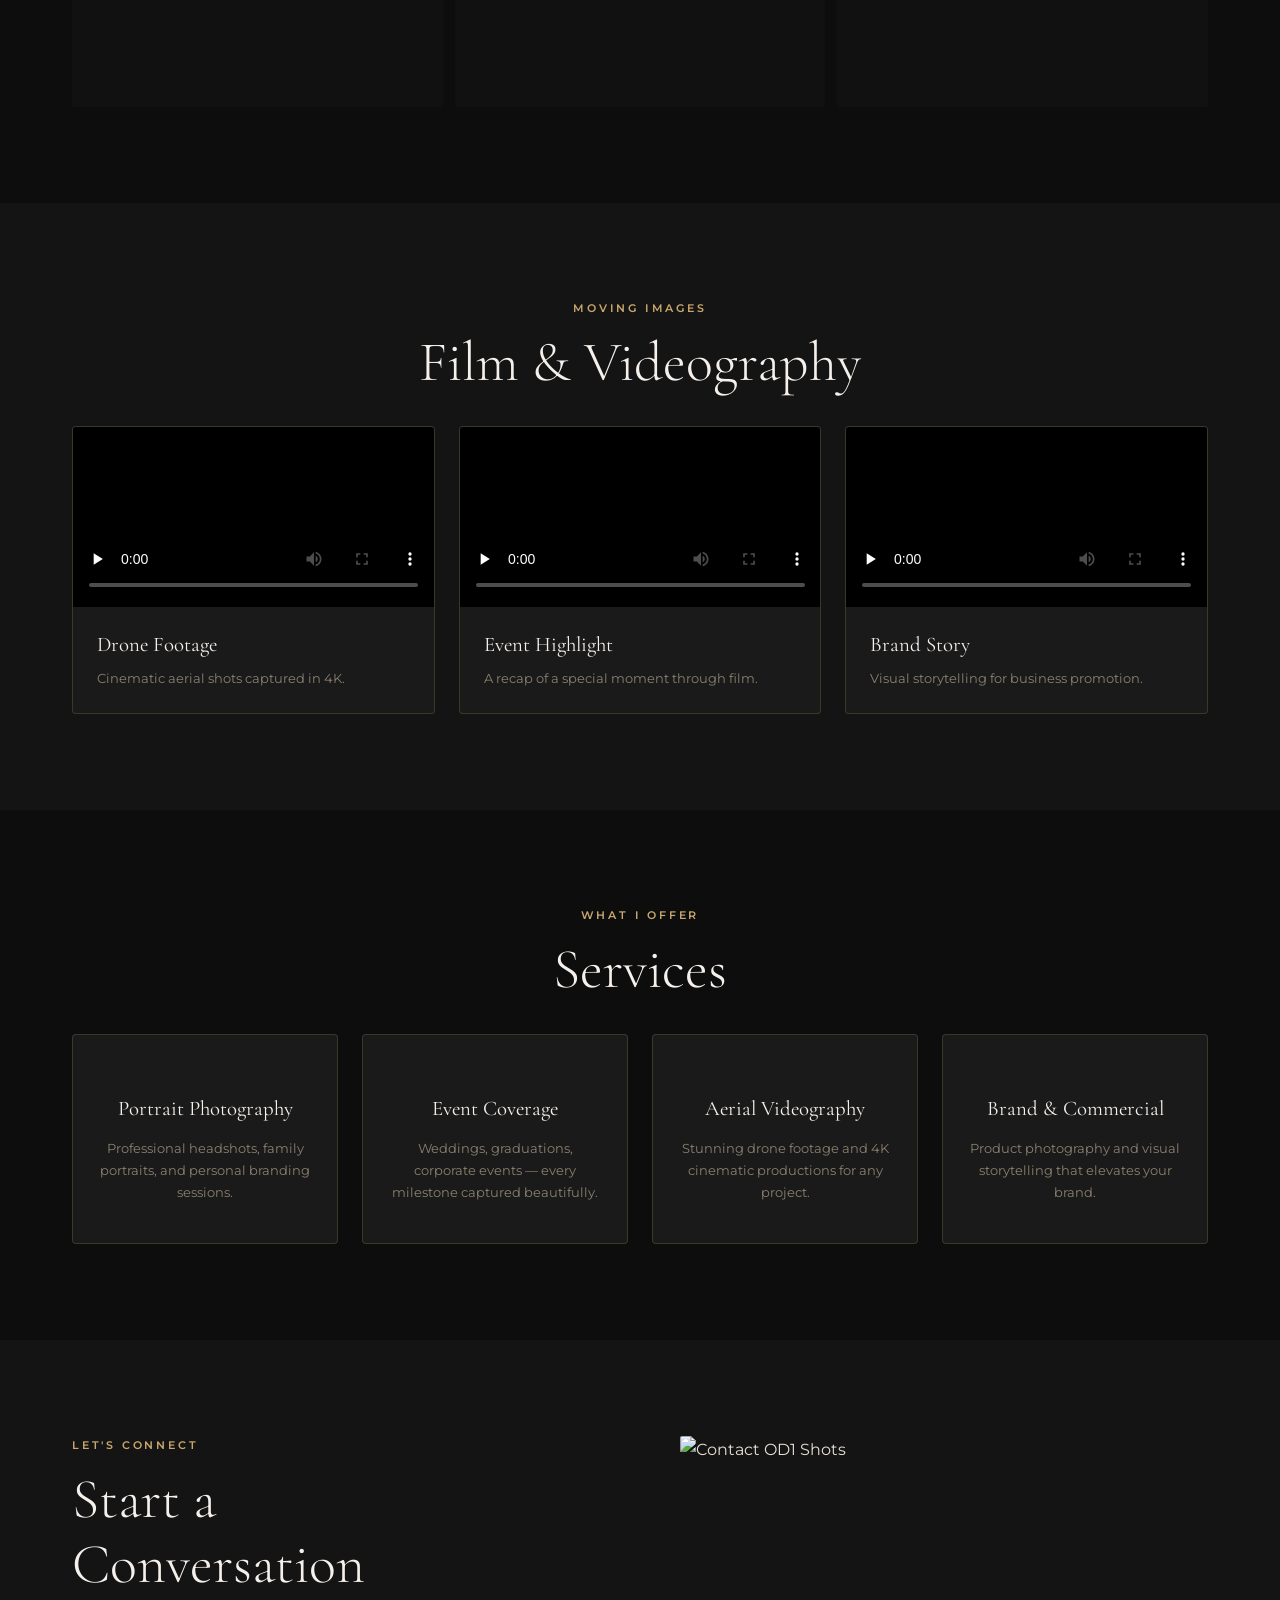
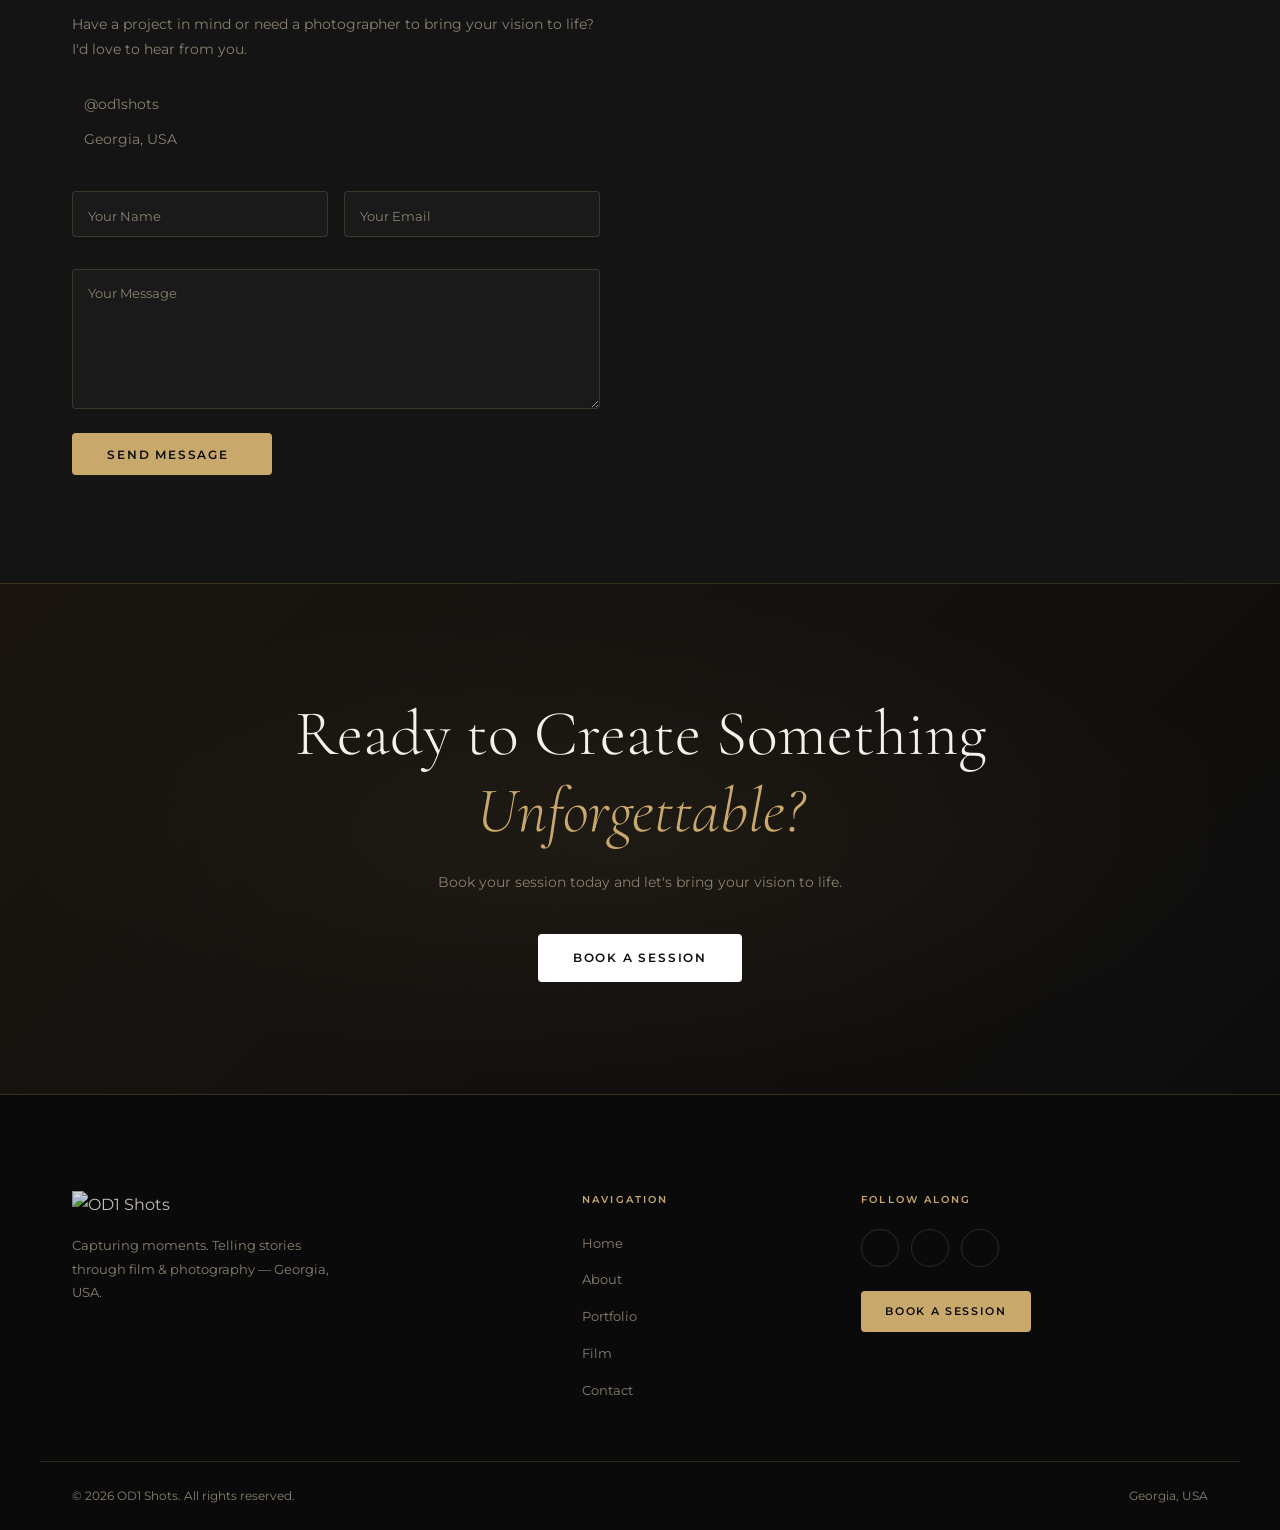
==== commit 284f79b3: "Summary bug fixes" ====
--- a/index.html
+++ b/index.html
@@ -4,7 +4,18 @@
     <meta charset="UTF-8" />
     <meta name="viewport" content="width=device-width, initial-scale=1.0" />
     <link rel="icon" href="/favicon.ico">
-    <meta name="description" content="Professional photography and videography by OD1 Shots — Georgia, USA">
+    <link rel="canonical" href="https://www.od1shots.com">
+    <meta name="description" content="OD1 Shots — portrait, event &amp; aerial videography in Georgia. Book your session today.">
+    <meta property="og:type" content="website">
+    <meta property="og:url" content="https://www.od1shots.com">
+    <meta property="og:title" content="OD1 Shots | Photography & Film">
+    <meta property="og:description" content="Portrait, event &amp; aerial videography in Georgia. Book your session today.">
+    <meta property="og:image" content="https://od1shotsstorage.blob.core.windows.net/media/header.jpg">
+    <meta name="twitter:card" content="summary_large_image">
+    <meta name="twitter:title" content="OD1 Shots | Photography & Film">
+    <meta name="twitter:description" content="Portrait, event &amp; aerial videography in Georgia.">
+    <meta name="twitter:image" content="https://od1shotsstorage.blob.core.windows.net/media/header.jpg">
+    <link rel="preload" as="image" href="https://od1shotsstorage.blob.core.windows.net/media/header.jpg">
     <link href="https://cdnjs.cloudflare.com/ajax/libs/lightbox2/2.11.4/css/lightbox.min.css" rel="stylesheet" />
     <script src="https://cdnjs.cloudflare.com/ajax/libs/jquery/3.7.1/jquery.min.js"></script>
     <link rel="preconnect" href="https://fonts.googleapis.com">
@@ -16,6 +27,7 @@
   </head>
 
   <body>
+    <a href="#home" class="skip-link">Skip to content</a>
 
     <!-- ===== NAV ===== -->
     <nav id="main-nav">
@@ -178,7 +190,7 @@
         <div class="video__grid">
           <div class="video__card">
             <div class="video__frame">
-              <video controls playsinline preload="none">
+              <video controls playsinline preload="none" poster="https://od1shotsstorage.blob.core.windows.net/media/videos/thumb1.jpg">
                 <source src="https://od1shotsstorage.blob.core.windows.net/media/videos/videos/video1.mp4" type="video/mp4" />
               </video>
             </div>
@@ -189,7 +201,7 @@
           </div>
           <div class="video__card">
             <div class="video__frame">
-              <video controls playsinline preload="none">
+              <video controls playsinline preload="none" poster="https://od1shotsstorage.blob.core.windows.net/media/videos/thumb2.jpg">
                 <source src="https://od1shotsstorage.blob.core.windows.net/media/videos/videos/video2.mp4" type="video/mp4" />
               </video>
             </div>
@@ -200,7 +212,7 @@
           </div>
           <div class="video__card">
             <div class="video__frame">
-              <video controls playsinline preload="none">
+              <video controls playsinline preload="none" poster="https://od1shotsstorage.blob.core.windows.net/media/videos/thumb3.jpg">
                 <source src="https://od1shotsstorage.blob.core.windows.net/media/videos/videos/video3.mp4" type="video/mp4" />
               </video>
             </div>
@@ -291,7 +303,7 @@
       <div class="booking-cta__inner">
         <h2>Ready to Create Something<br><em>Unforgettable?</em></h2>
         <p>Book your session today and let's bring your vision to life.</p>
-        <a href="https://od1shotsbooking.lovable.app/book/book" class="btn btn--light">Book a Session</a>
+        <a href="https://od1shotsbooking.lovable.app/book" class="btn btn--light">Book a Session</a>
       </div>
     </section>
 
@@ -323,7 +335,7 @@
         </div>
       </div>
       <div class="footer__bar">
-        <span>© 2025 OD1 Shots. All rights reserved.</span>
+        <span>© <span id="copy-year"></span> OD1 Shots. All rights reserved.</span>
         <span>Georgia, USA</span>
       </div>
     </footer>
--- a/styles.css
+++ b/styles.css
@@ -8,7 +8,7 @@
 /* ===== VARIABLES ===== */
 :root {
   --bg:           #0d0d0d;
-  --bg-alt:       #bdb7ab;
+  --bg-alt:       #141414;
   --bg-card:      #1a1a1a;
   --accent:       #c9a86c;
   --accent-dark:  #a8885a;
@@ -28,6 +28,22 @@
 /* ===== RESET ===== */
 *, *::before, *::after { margin: 0; padding: 0; box-sizing: border-box; }
 html { scroll-behavior: smooth; }
+
+.skip-link {
+  position: absolute;
+  top: -100px;
+  left: 1rem;
+  background: var(--accent);
+  color: var(--bg);
+  padding: 0.5rem 1rem;
+  font-size: 0.8rem;
+  font-weight: 600;
+  border-radius: var(--radius);
+  z-index: 9999;
+  text-decoration: none;
+  transition: top 0.2s;
+}
+.skip-link:focus { top: 1rem; }
 
 body {
   font-family: var(--font-body);
@@ -243,11 +259,11 @@
 }
 
 .hero__eyebrow {
-  font-size: 0.11rem;
+  font-size: 0.7rem;
   font-weight: 600;
   letter-spacing: 0.25em;
   text-transform: uppercase;
-  color: var(--accent-dark);
+  color: var(--accent);
   margin-bottom: 1.5rem;
 }
 
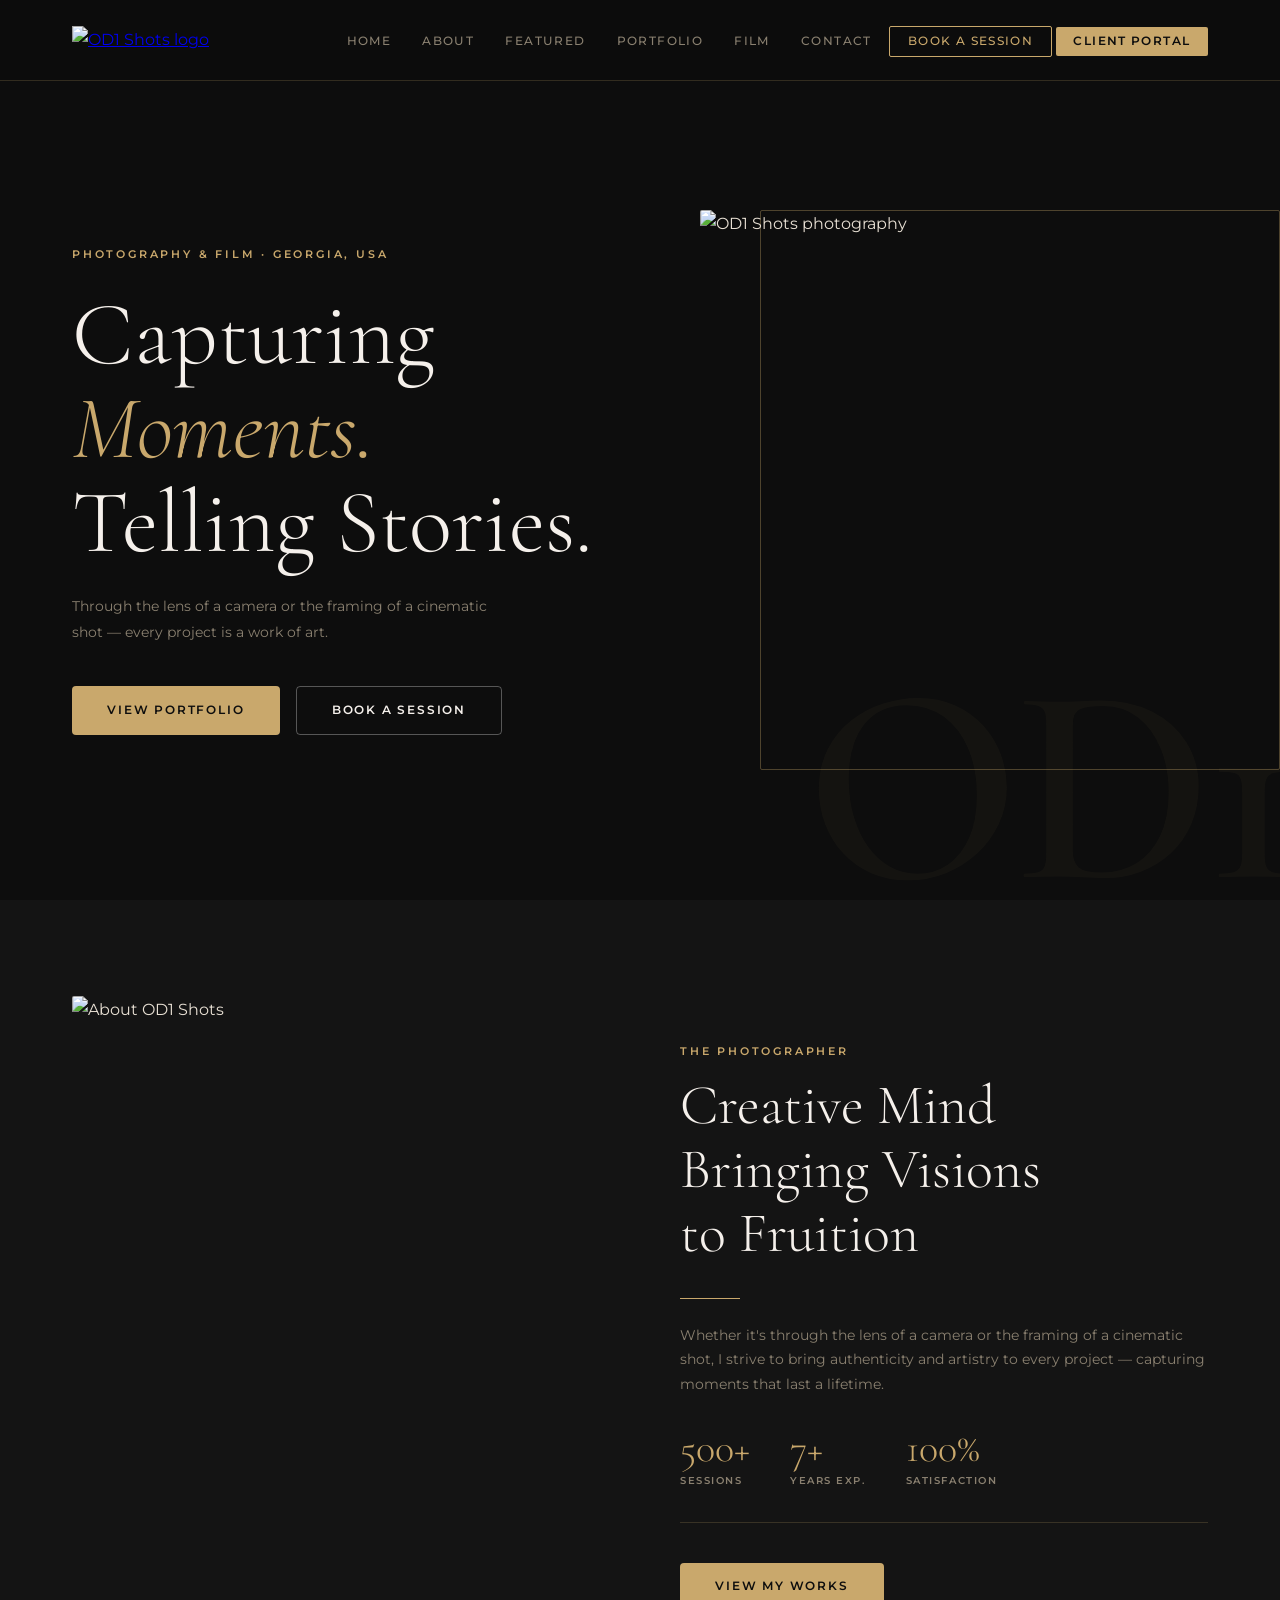
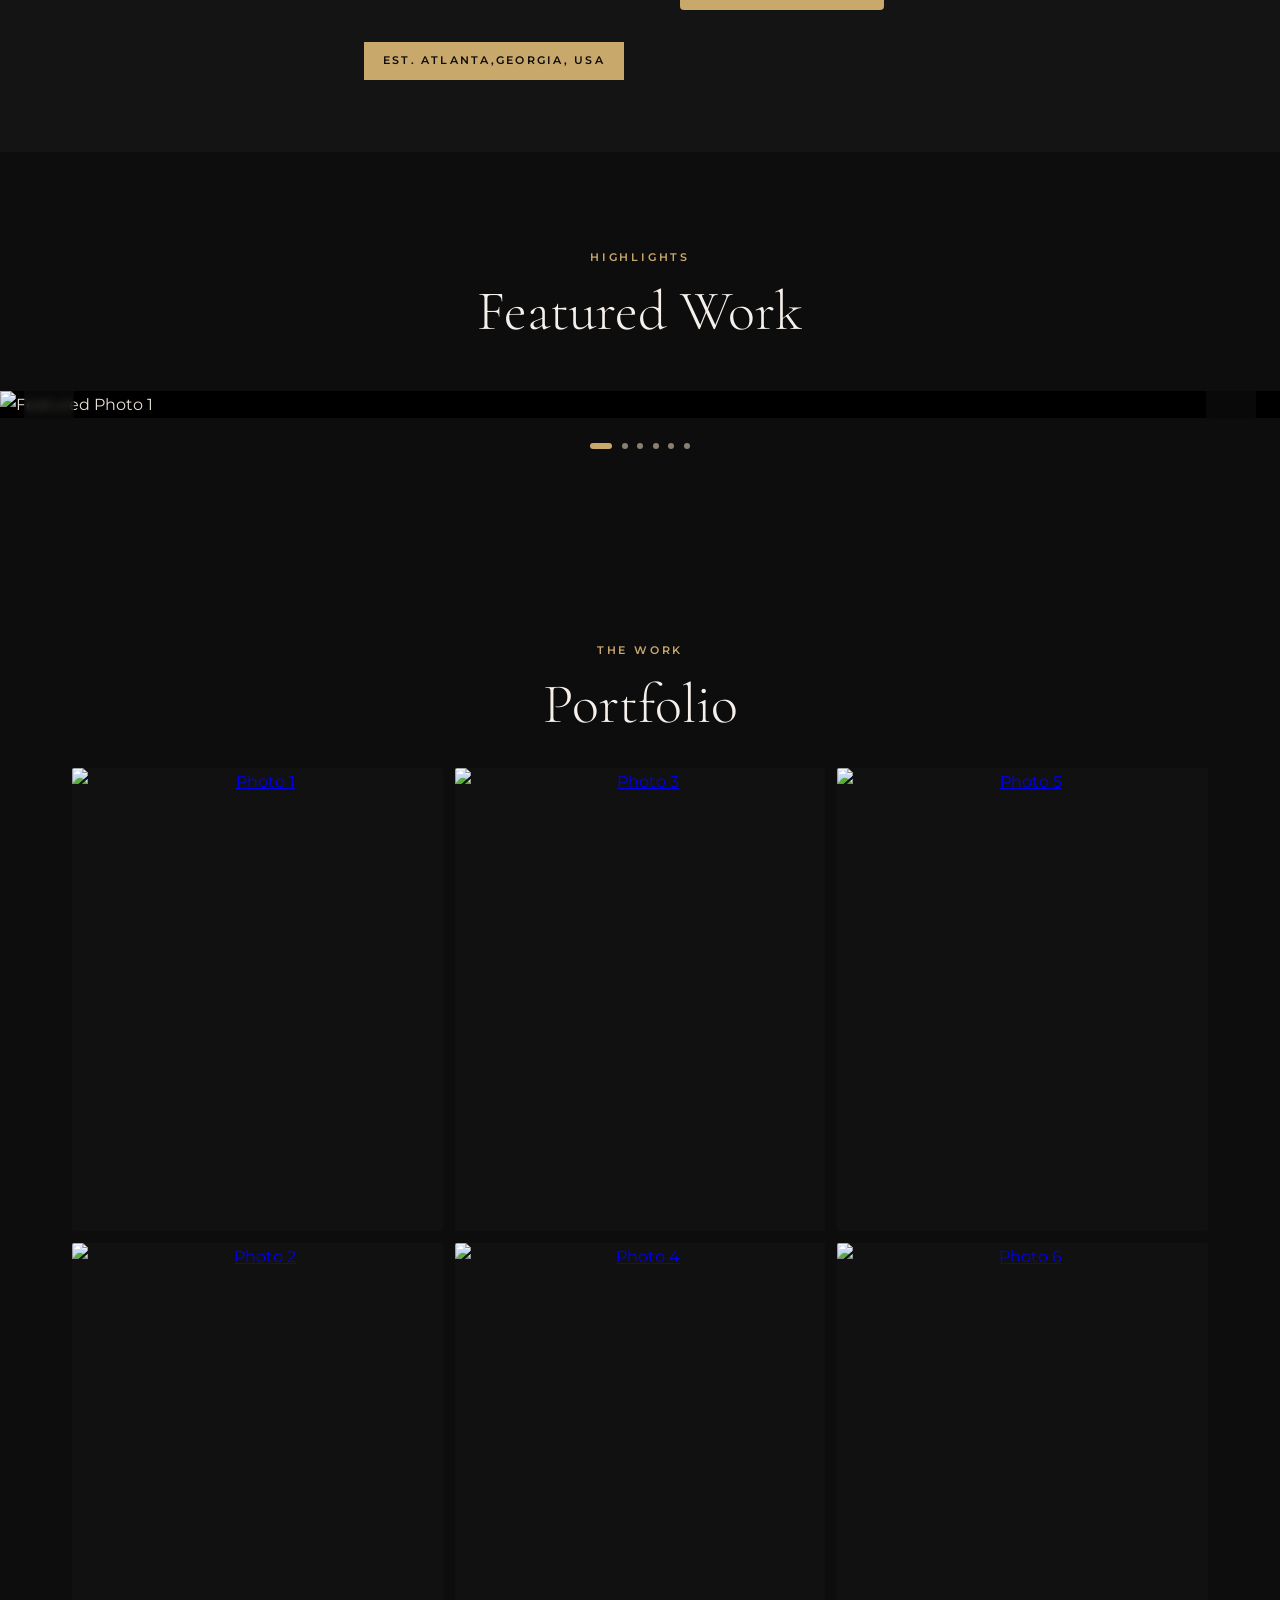
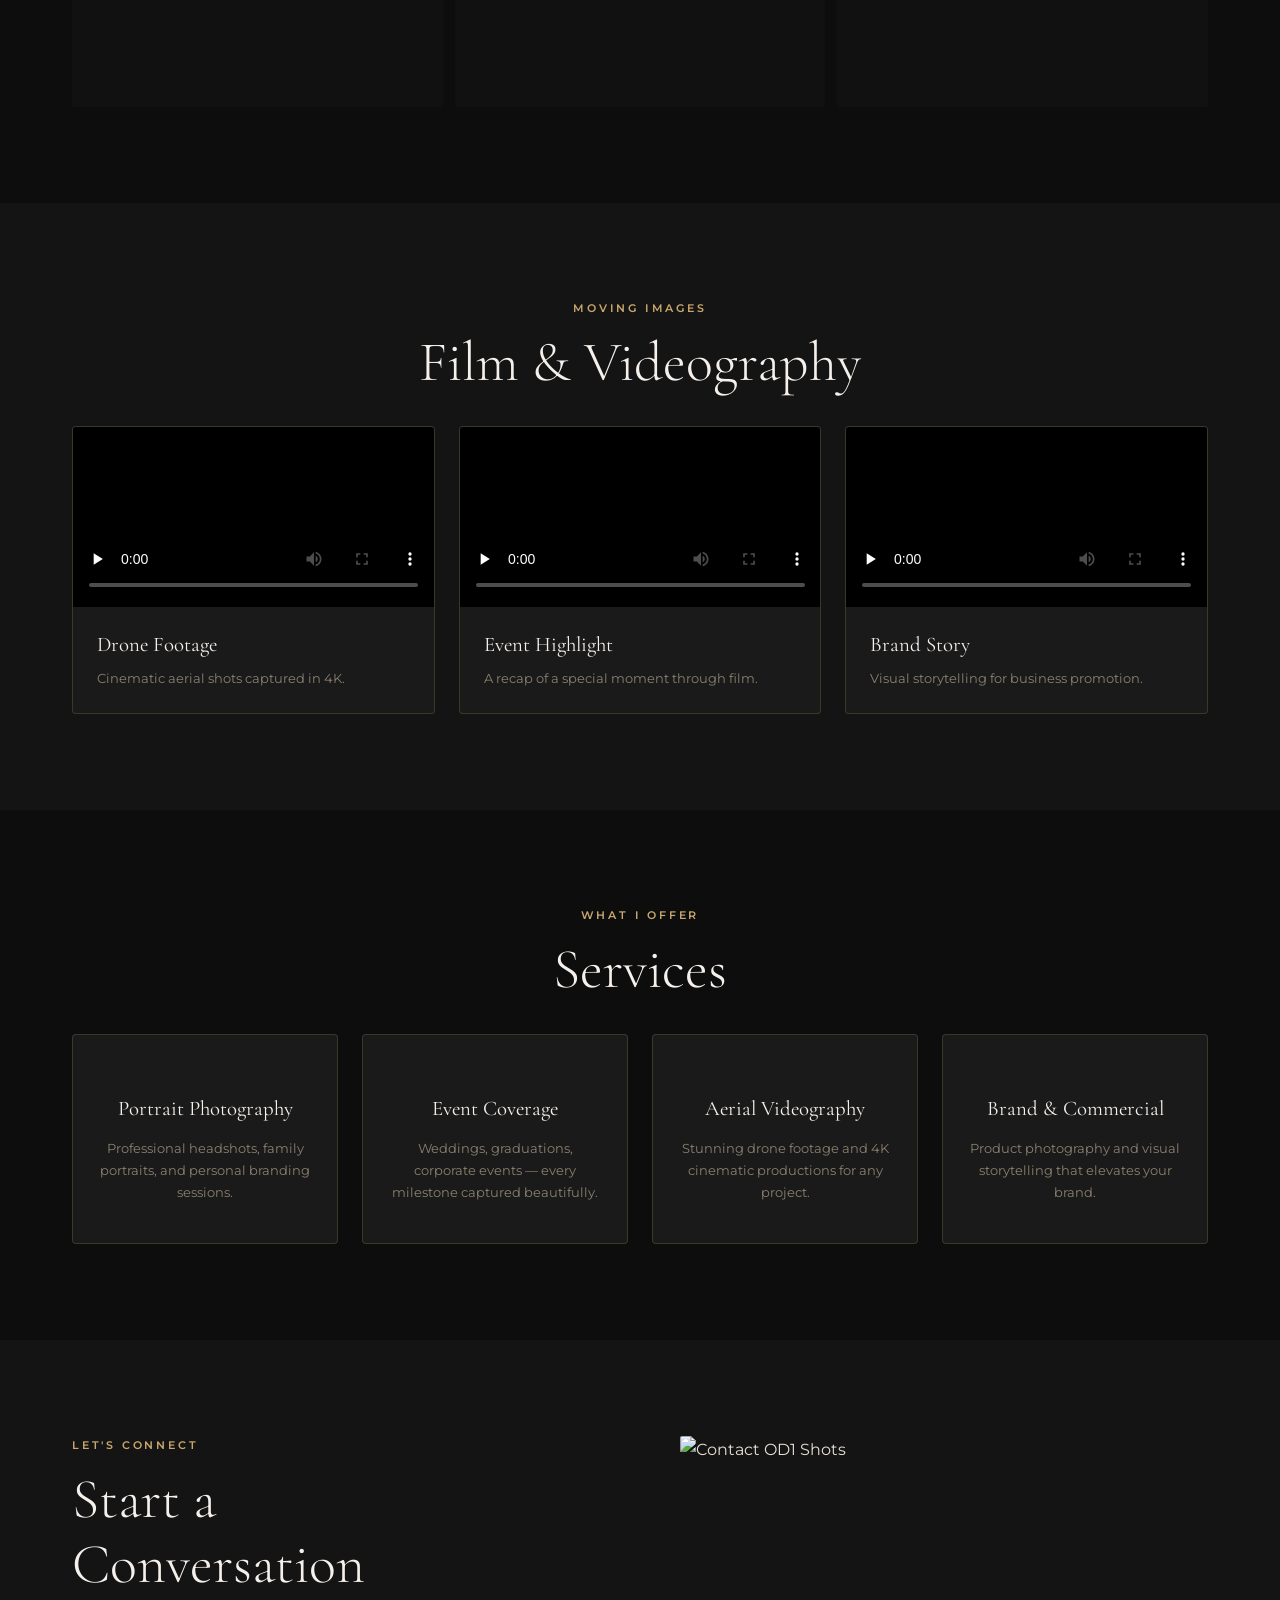
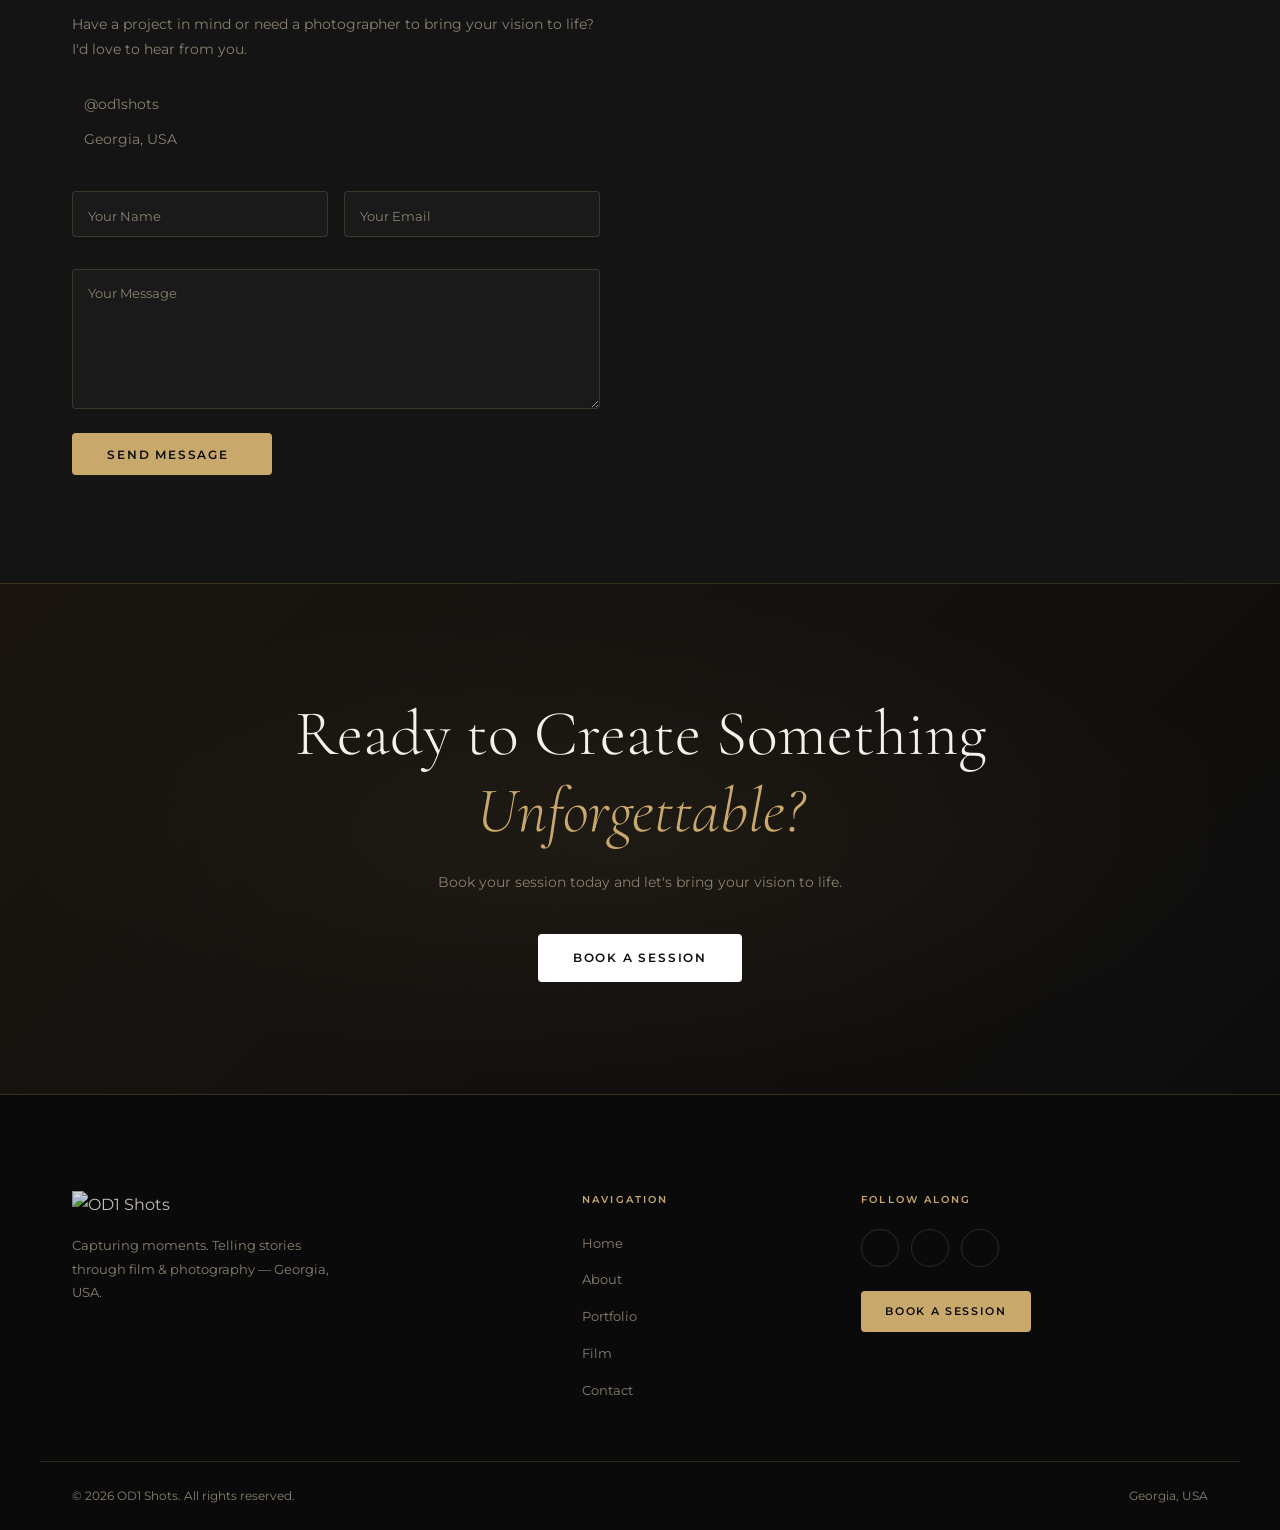
==== commit 3ea6cd9b: "Update index.html" ====
--- a/index.html
+++ b/index.html
@@ -82,7 +82,7 @@
       <div class="section__container about__container">
         <div class="about__image">
           <img loading="lazy" src="https://od1shotsstorage.blob.core.windows.net/media/about.jpg" alt="About OD1 Shots" />
-          <div class="about__image-tag">Est. Georgia, USA</div>
+          <div class="about__image-tag">Est. Atlanta,Georgia, USA</div>
         </div>
         <div class="about__content">
           <span class="section__eyebrow">The Photographer</span>
@@ -242,7 +242,7 @@
             <p>Weddings, graduations, corporate events — every milestone captured beautifully.</p>
           </div>
           <div class="service__card">
-            <i class="ri-drone-line"></i>
+            <i class="ri-flight-takeoff-line"></i>
             <h3>Aerial Videography</h3>
             <p>Stunning drone footage and 4K cinematic productions for any project.</p>
           </div>
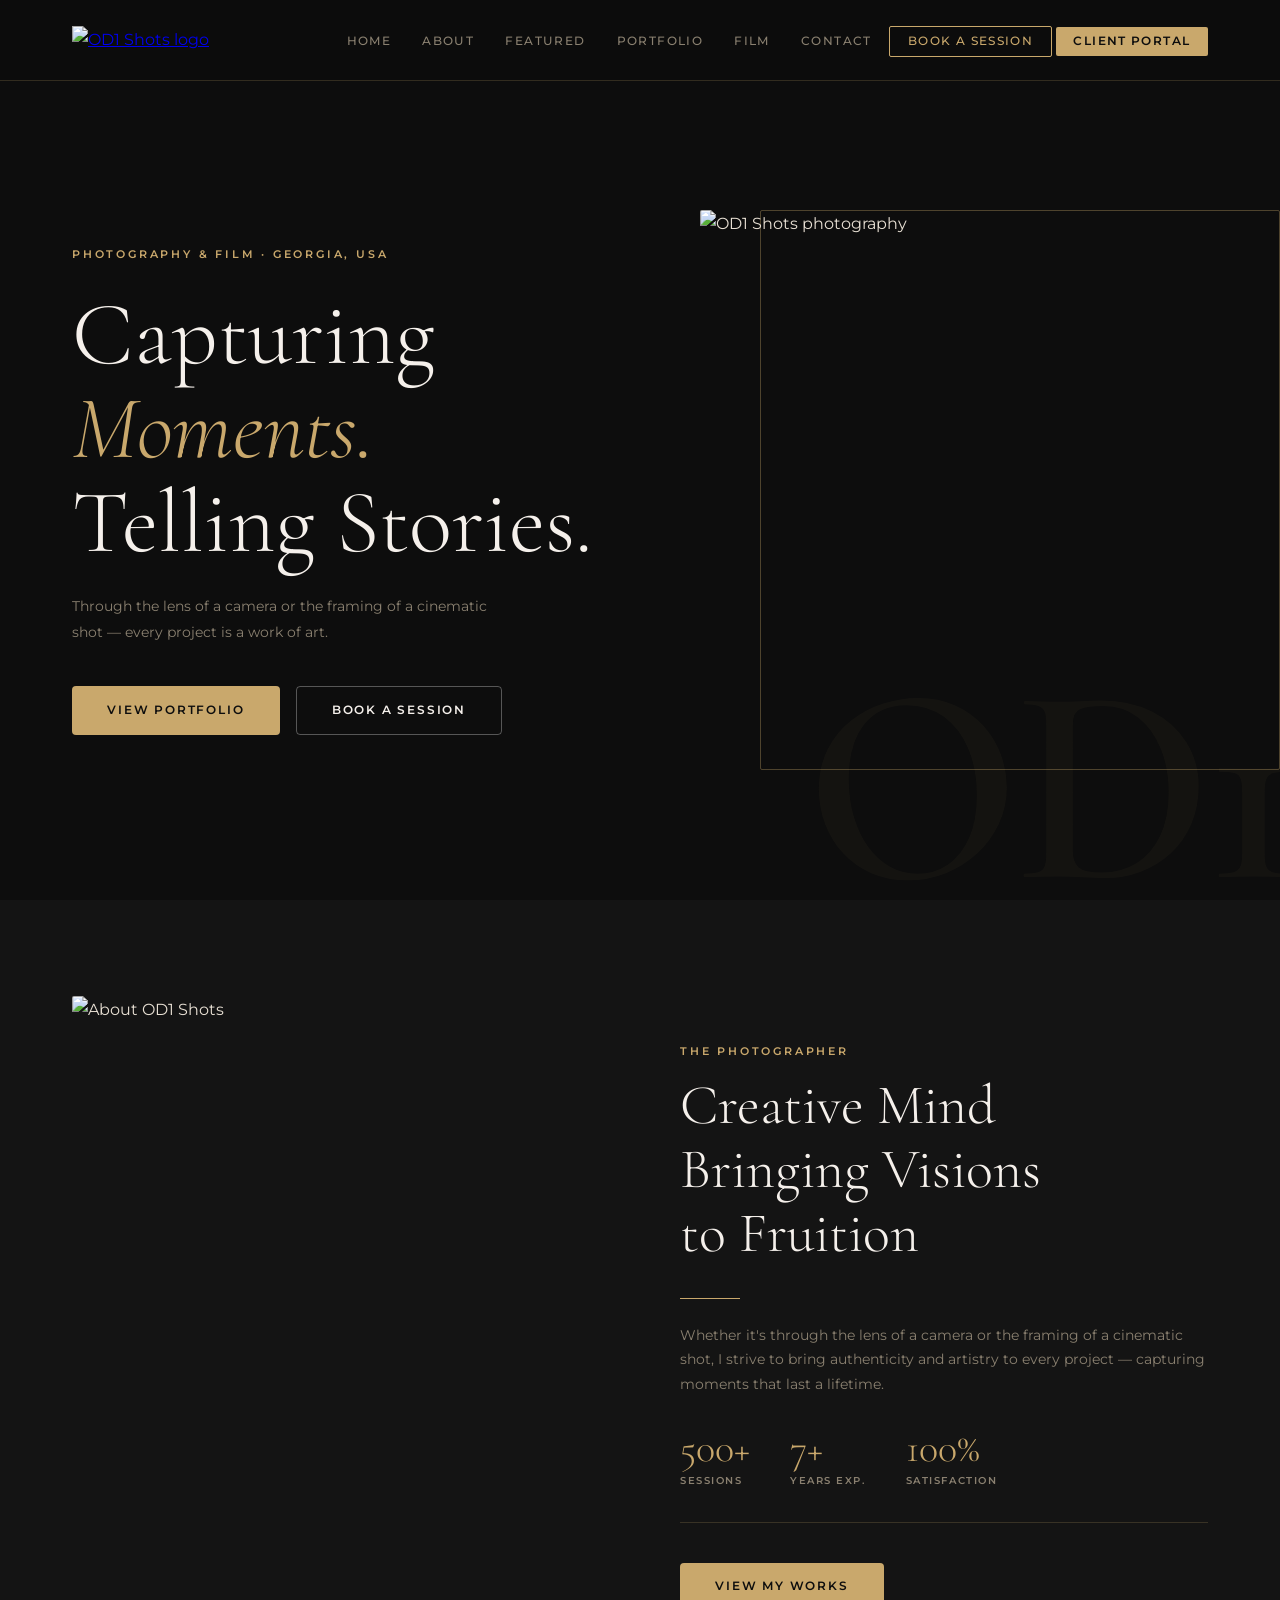
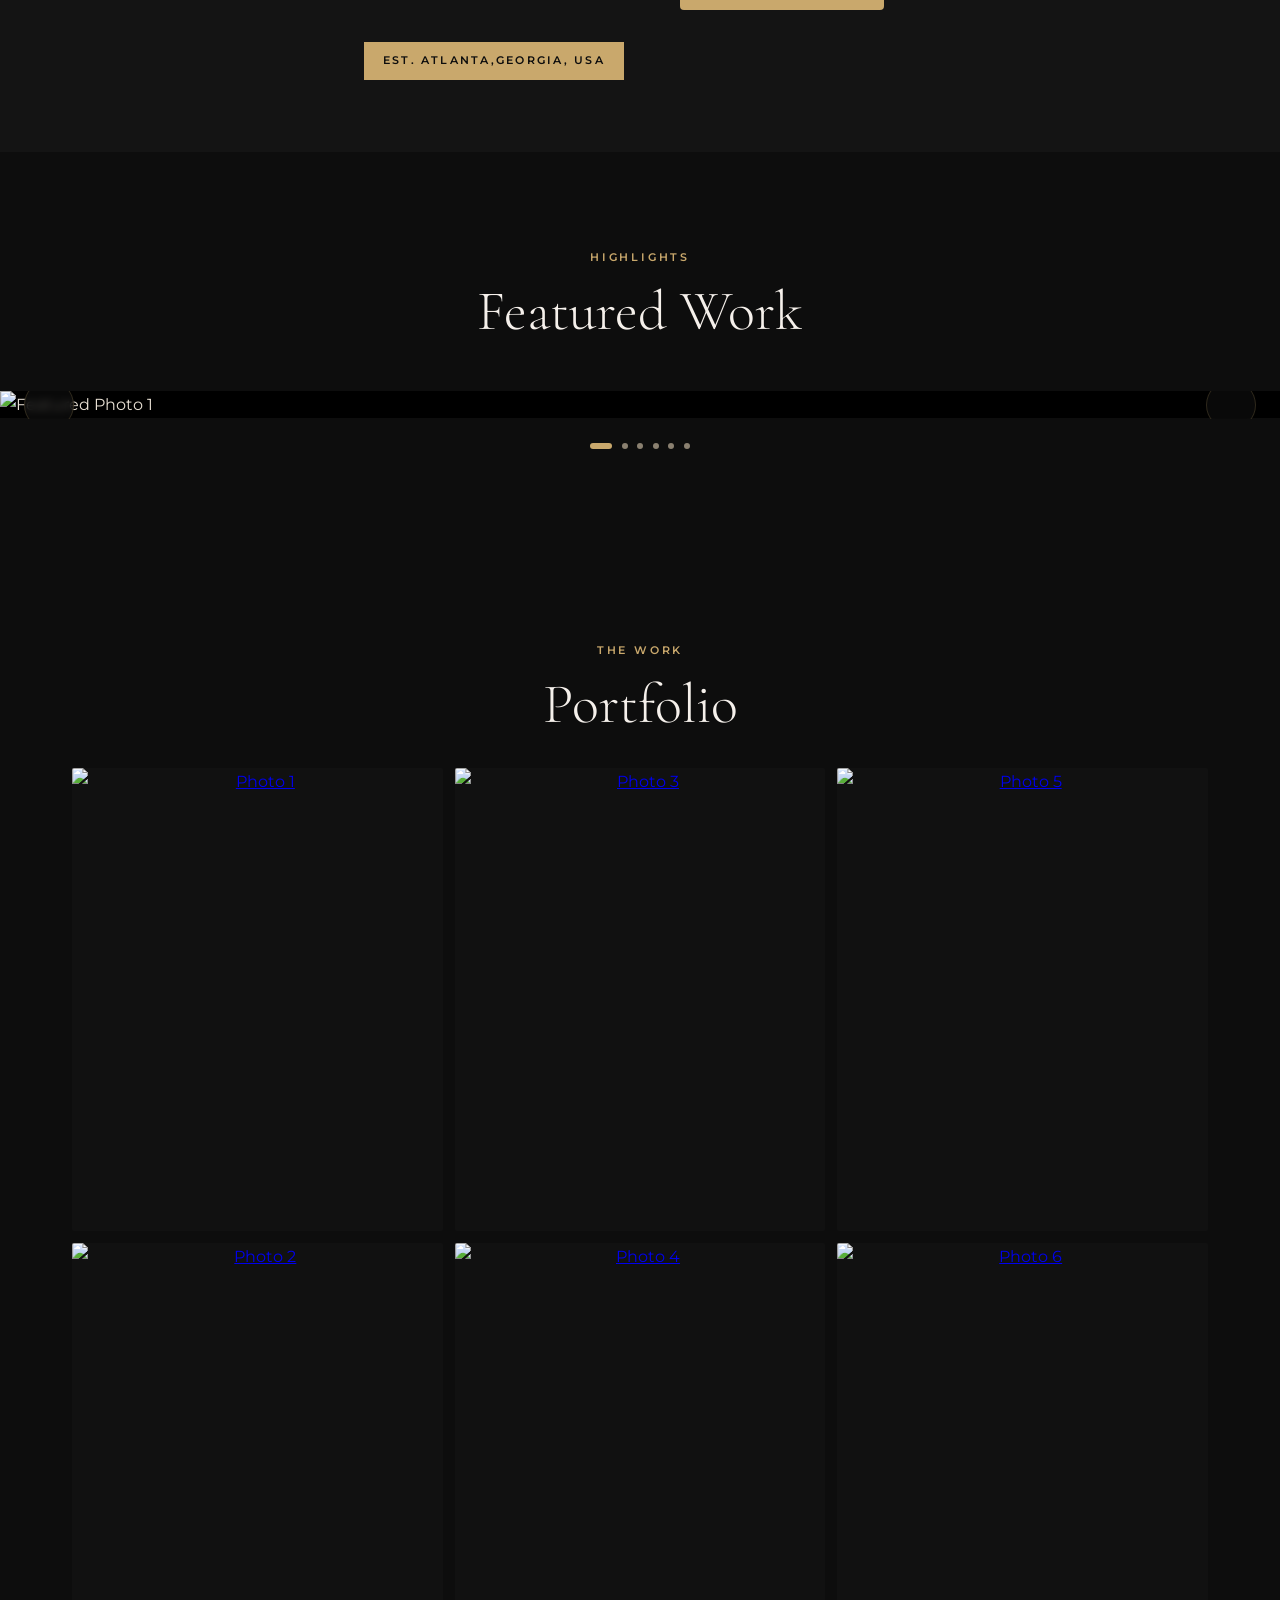
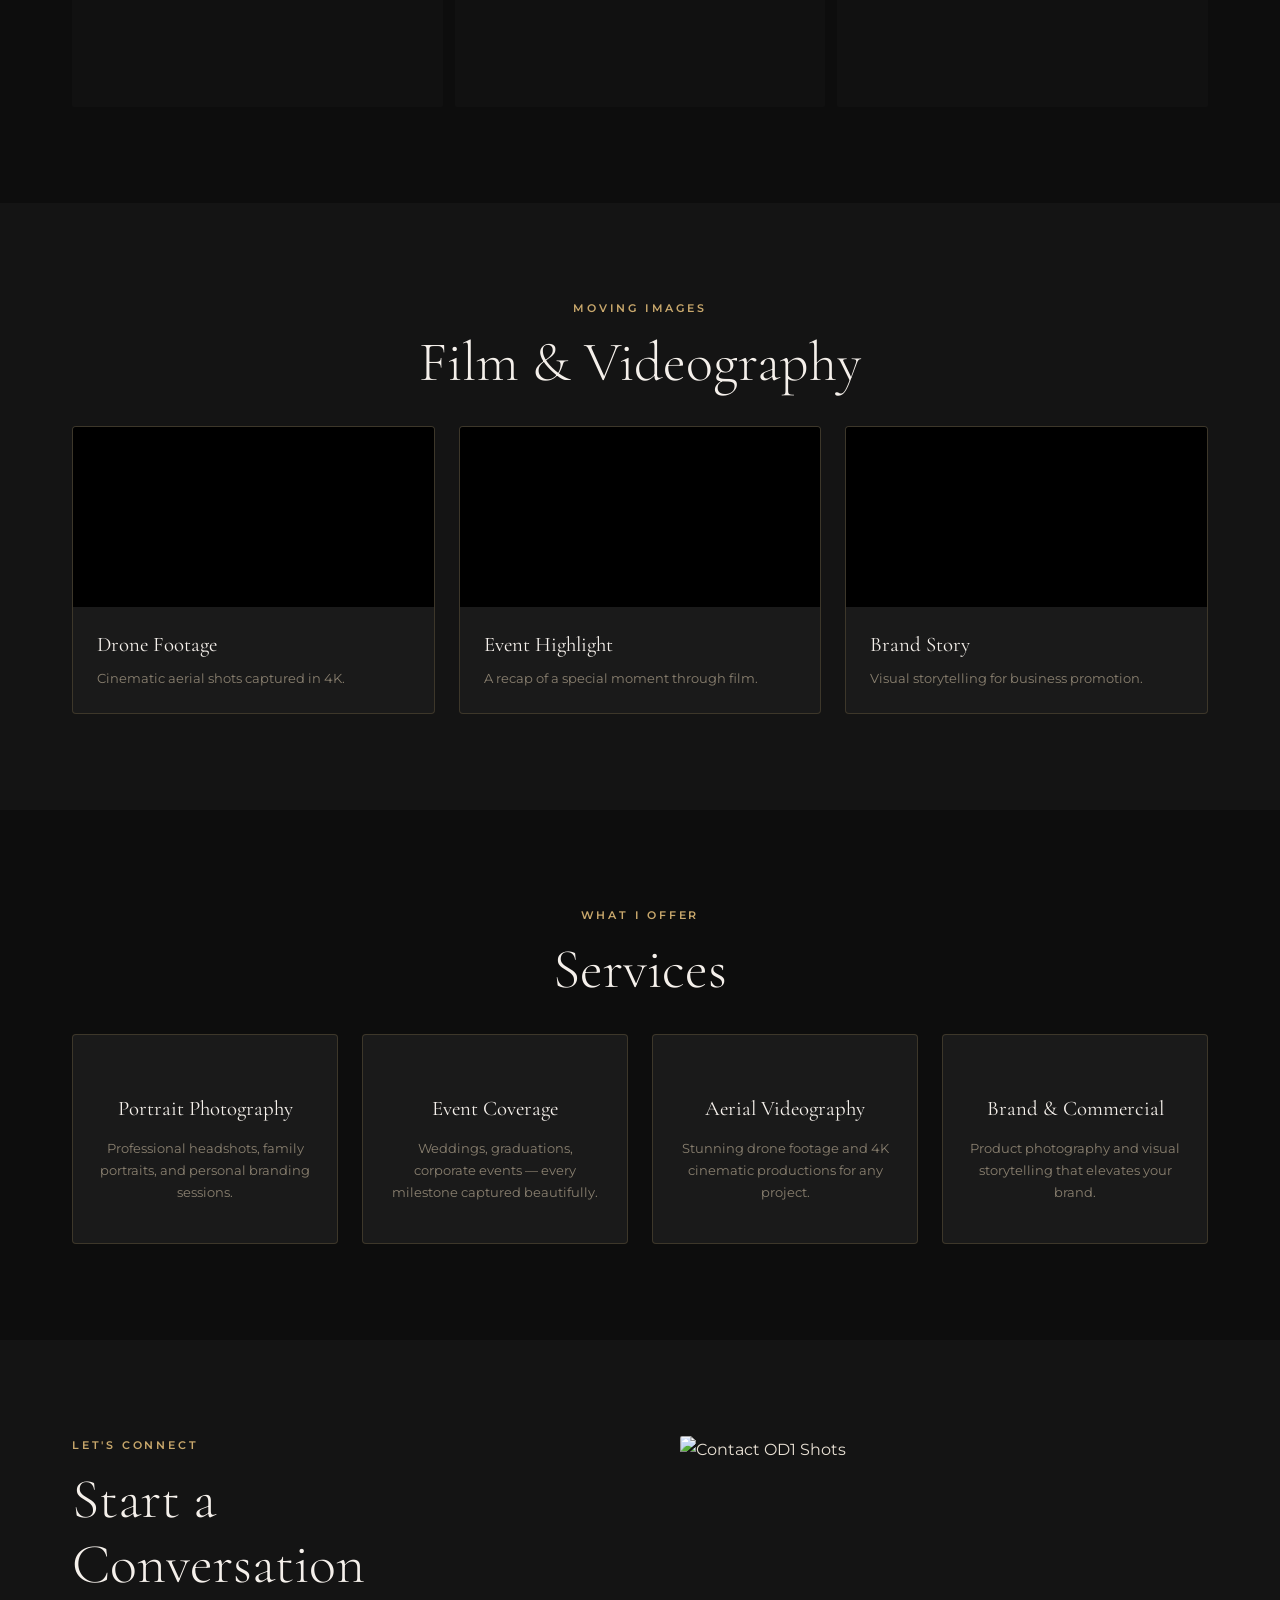
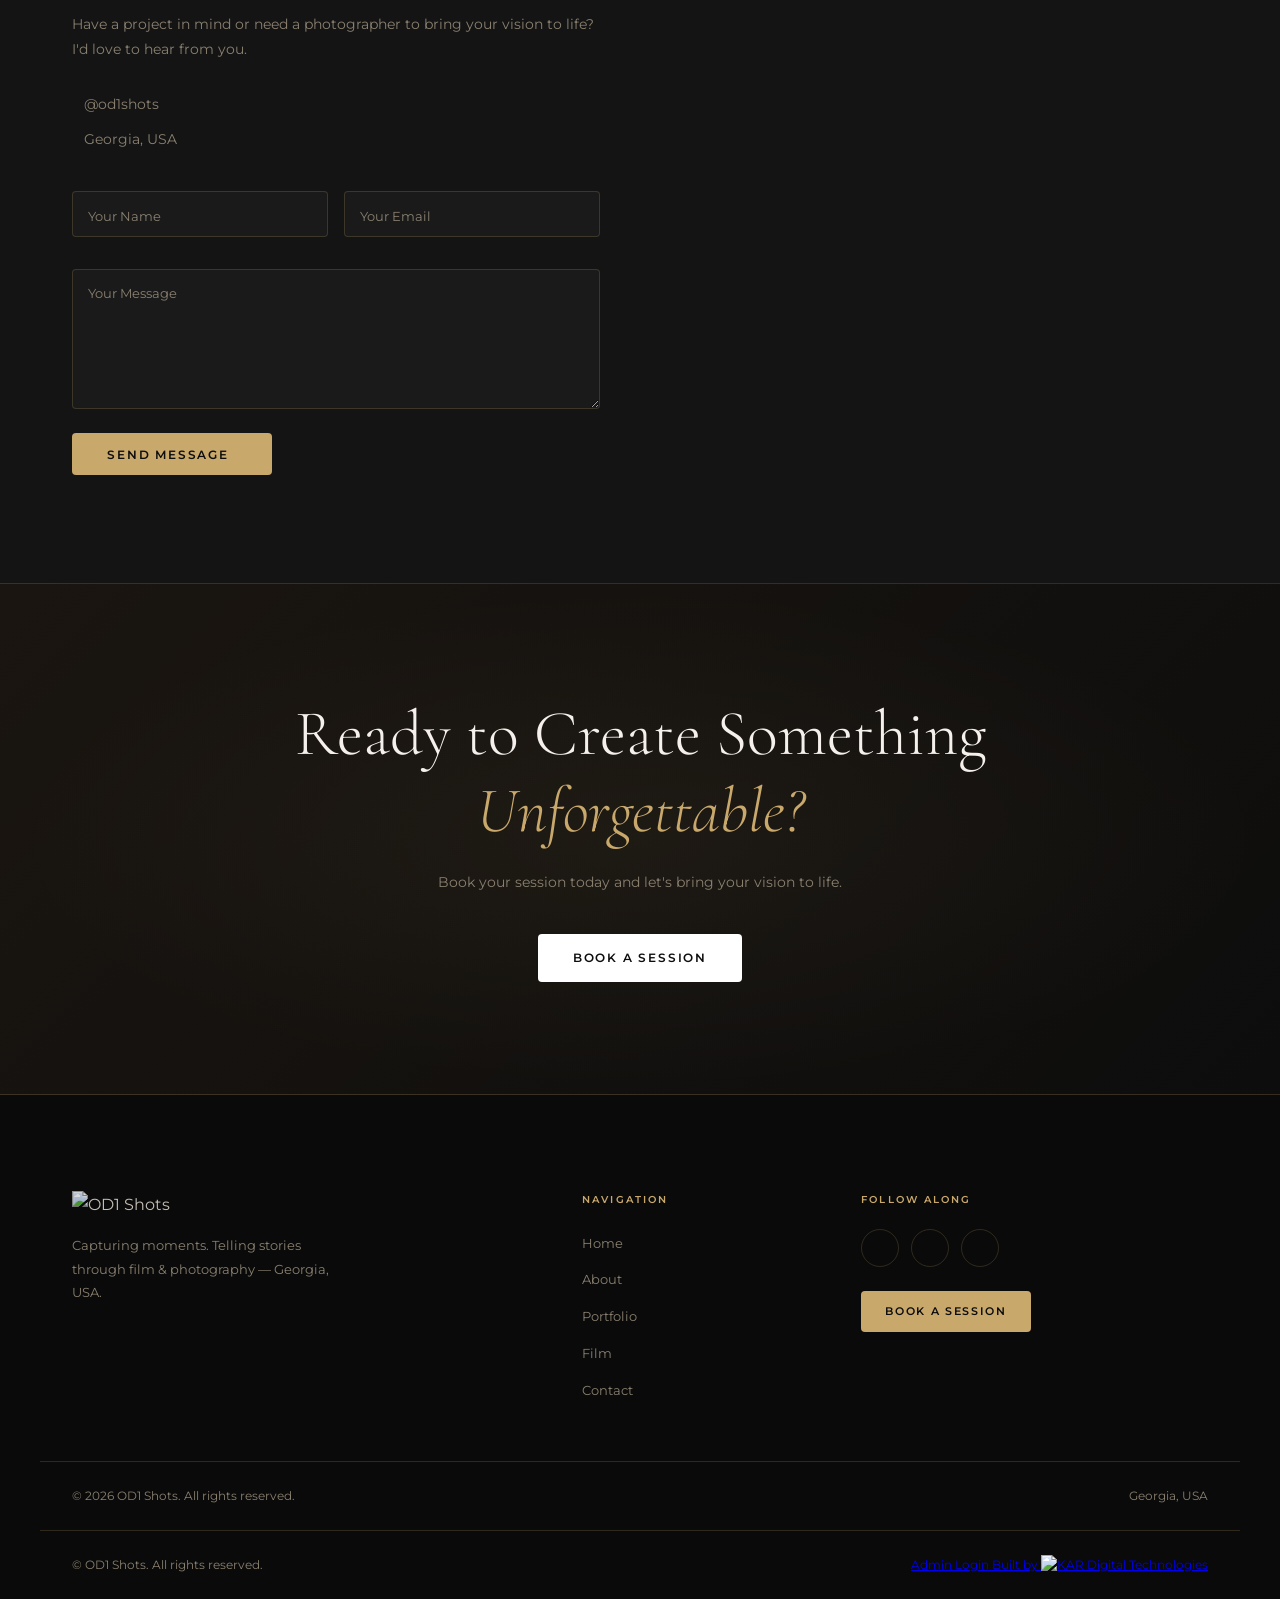
==== commit 4884cd73: "Brand Update added branding to footer moved client portal to footer of page" ====
--- a/index.html
+++ b/index.html
@@ -337,7 +337,34 @@
       <div class="footer__bar">
         <span>© <span id="copy-year"></span> OD1 Shots. All rights reserved.</span>
         <span>Georgia, USA</span>
-      </div>
+      </div><div class="footer__bar">
+  <span>© <span id="copy-year"></span> OD1 Shots. All rights reserved.</span>
+
+  <div class="footer__utility">
+    <a
+      href="https://od1shotsbooking.lovable.app"
+      target="_blank"
+      rel="noopener noreferrer"
+      class="footer__admin"
+    >
+      Admin Login
+    </a>
+
+    <a
+      href="https://kardigitaltechnologies.com"
+      target="_blank"
+      rel="noopener noreferrer"
+      class="kar-built-by"
+      aria-label="Built by KAR Digital Technologies"
+    >
+      <span>Built by</span>
+      <img
+        src="images/kar-digital-technologies-footer-logo.png"
+        alt="KAR Digital Technologies"
+      />
+    </a>
+  </div>
+</div>
     </footer>
 
     <script src="https://cdnjs.cloudflare.com/ajax/libs/lightbox2/2.11.4/js/lightbox.min.js"></script>
--- a/styles.css
+++ b/styles.css
@@ -818,4 +818,64 @@
 .reveal.visible {
   opacity: 1;
   transform: none;
+
+/* ===== FOOTER ADMIN + KAR DIGITAL CREDIT ===== */
+
+.footer__utility {
+  display: flex;
+  align-items: center;
+  gap: 1rem;
+}
+
+.footer__admin {
+  color: inherit;
+  text-decoration: none;
+  opacity: 0.7;
+  font-size: 0.8rem;
+  transition: opacity 0.3s ease;
+}
+
+.footer__admin:hover {
+  opacity: 1;
+}
+
+.kar-built-by {
+  display: inline-flex;
+  align-items: center;
+  gap: 0.55rem;
+  background: #ffffff;
+  color: #111111;
+  text-decoration: none;
+  padding: 0.35rem 0.55rem 0.35rem 0.7rem;
+  border-radius: 4px;
+  font-family: "Montserrat", sans-serif;
+  font-size: 0.7rem;
+  font-weight: 600;
+  white-space: nowrap;
+  transition: transform 0.2s ease, box-shadow 0.2s ease;
+}
+
+.kar-built-by img {
+  display: block;
+  width: 48px;
+  height: 36px;
+  object-fit: contain;
+}
+
+.kar-built-by:hover {
+  transform: translateY(-1px);
+  box-shadow: 0 4px 12px rgba(0, 0, 0, 0.15);
+}
+
+@media (max-width: 768px) {
+  .footer__bar {
+    gap: 1rem;
+  }
+
+  .footer__utility {
+    width: 100%;
+    justify-content: center;
+    flex-wrap: wrap;
+  }
+}
 }
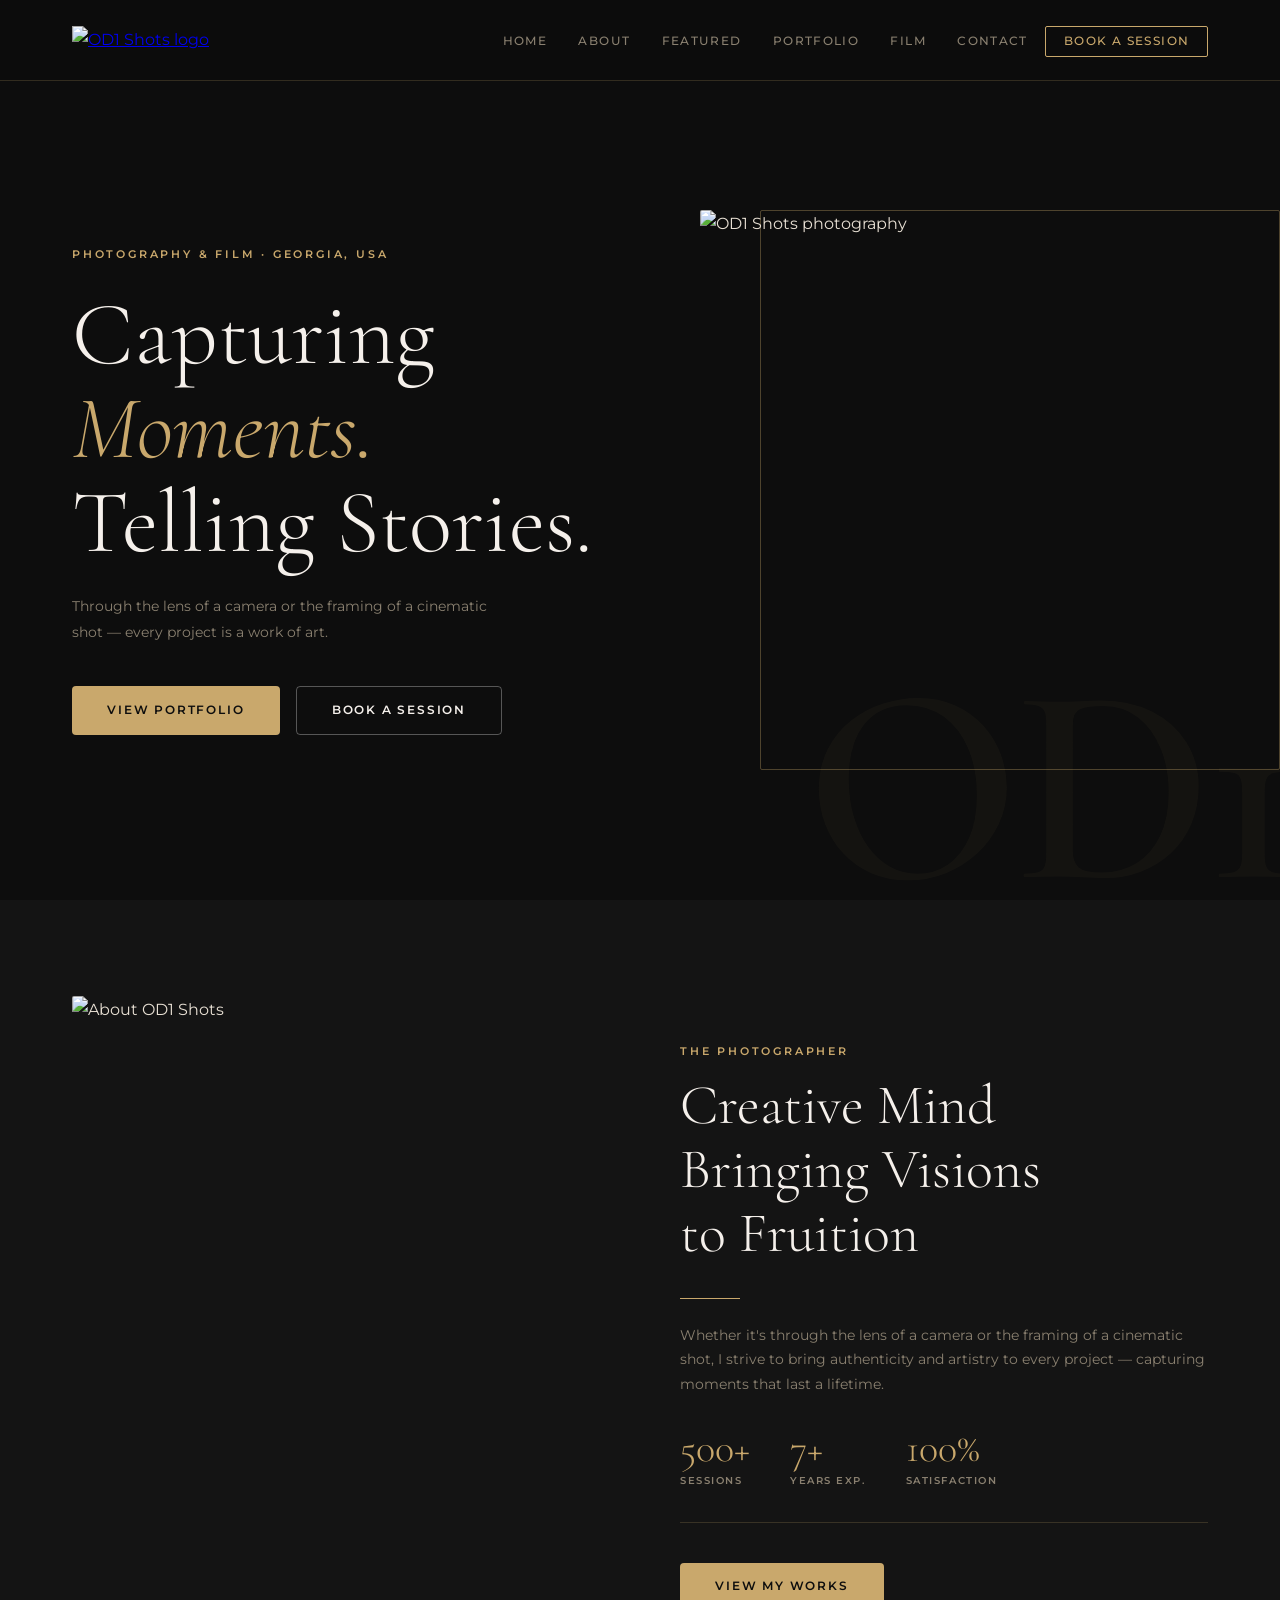
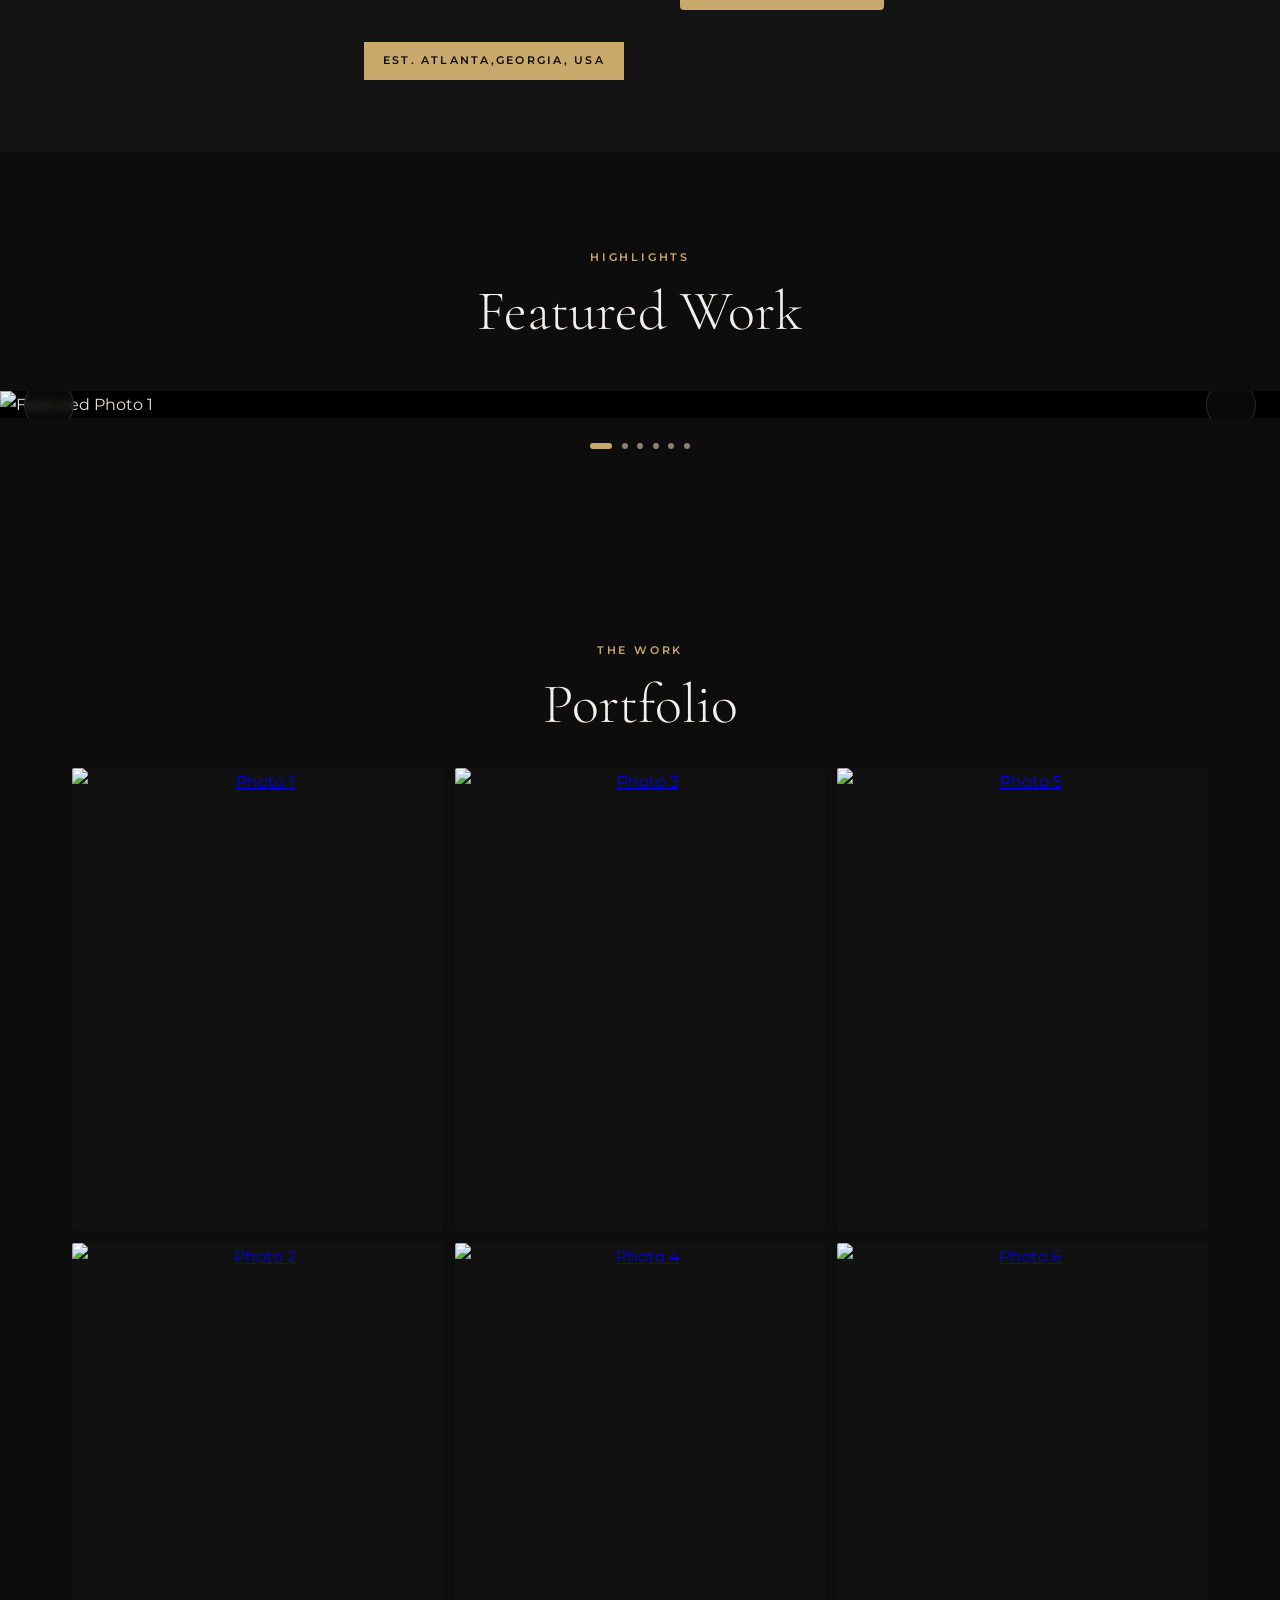
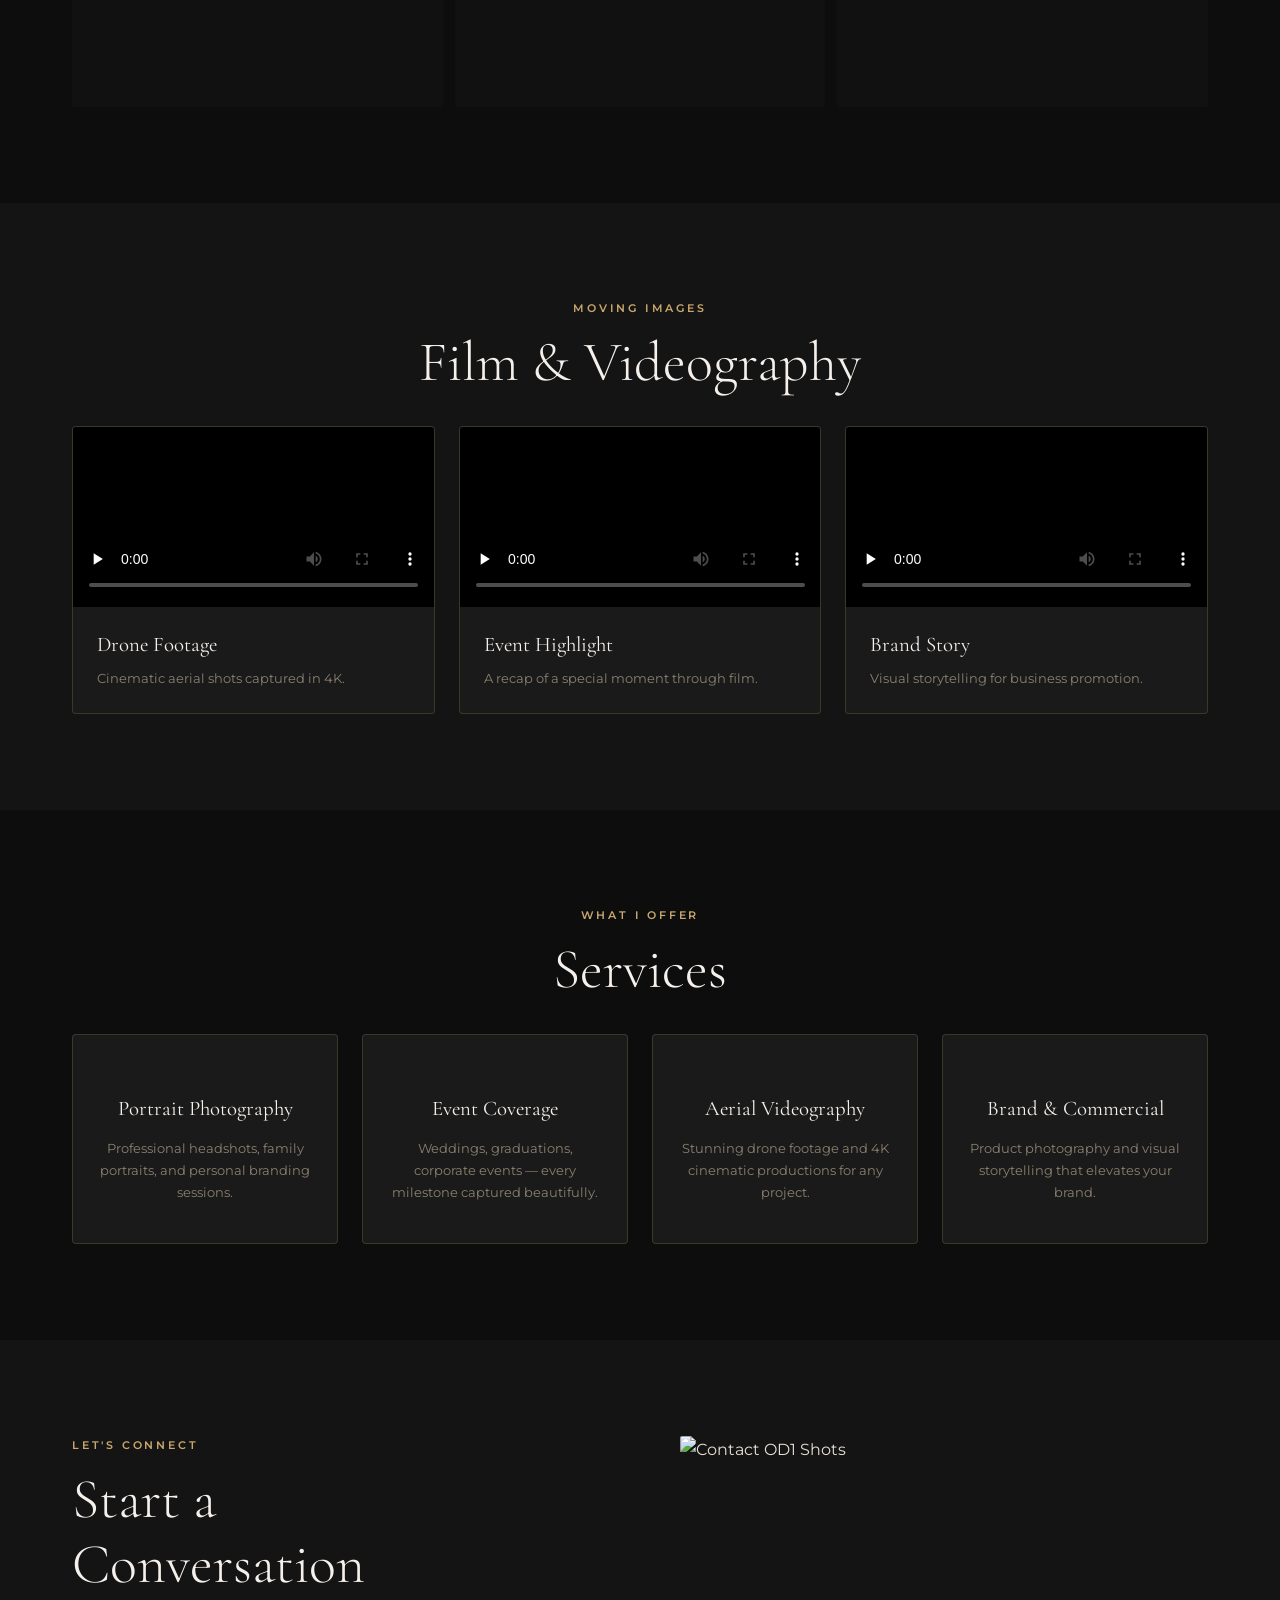
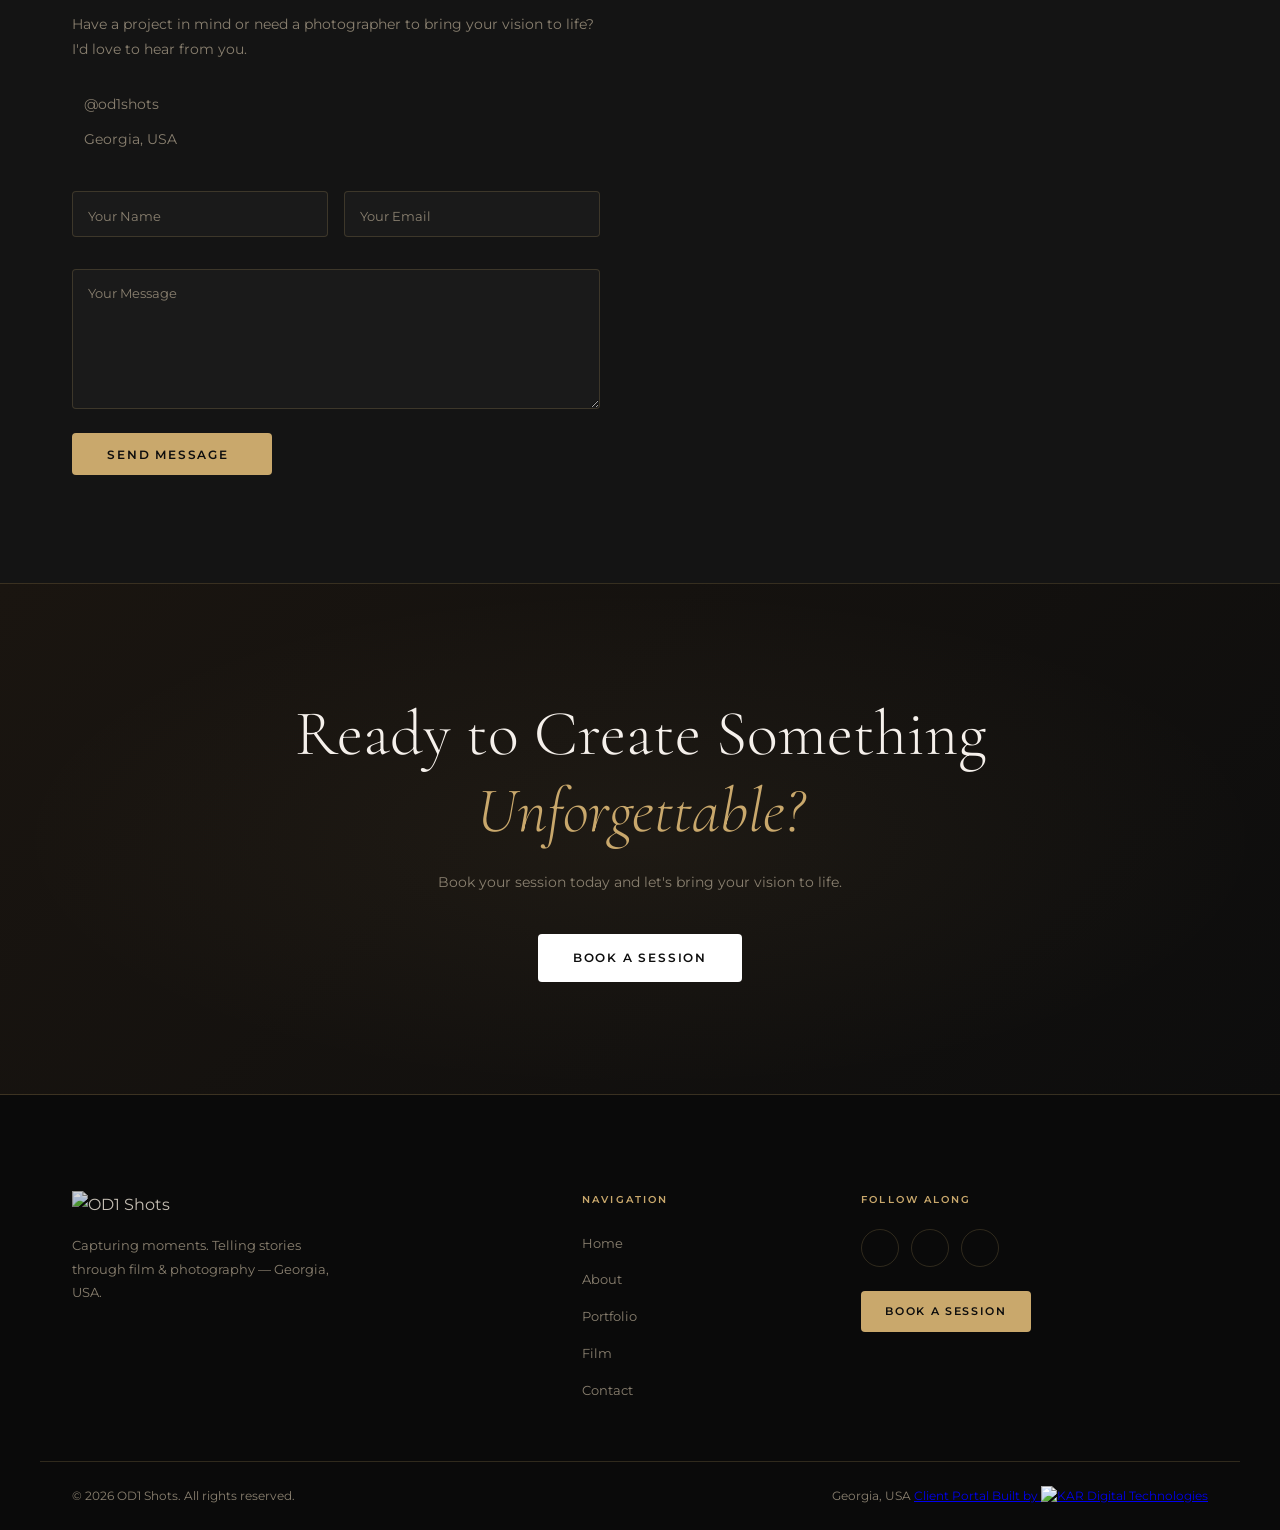
==== commit a9f47a71: "Summary Move client portal to footer and add KAR site credit" ====
--- a/index.html
+++ b/index.html
@@ -50,9 +50,6 @@
           <li>
             <a href="https://od1shotsbooking.lovable.app/book" class="nav__book-btn">Book a Session</a>
           </li>
-          <li>
-            <a href="https://od1shotsbooking.lovable.app" target="_blank" class="portal-btn">Client Portal</a>
-          </li>
         </ul>
       </div>
     </nav>
@@ -334,20 +331,19 @@
           <a href="https://od1shotsbooking.lovable.app/book" class="btn btn--primary footer__book-btn">Book a Session</a>
         </div>
       </div>
-      <div class="footer__bar">
-        <span>© <span id="copy-year"></span> OD1 Shots. All rights reserved.</span>
-        <span>Georgia, USA</span>
-      </div><div class="footer__bar">
+    <div class="footer__bar">
   <span>© <span id="copy-year"></span> OD1 Shots. All rights reserved.</span>
 
   <div class="footer__utility">
+    <span>Georgia, USA</span>
+
     <a
       href="https://od1shotsbooking.lovable.app"
       target="_blank"
       rel="noopener noreferrer"
-      class="footer__admin"
+      class="footer__portal"
     >
-      Admin Login
+      Client Portal
     </a>
 
     <a
@@ -365,7 +361,7 @@
     </a>
   </div>
 </div>
-    </footer>
+</footer>
 
     <script src="https://cdnjs.cloudflare.com/ajax/libs/lightbox2/2.11.4/js/lightbox.min.js"></script>
     <script src="main.js" defer></script>
--- a/styles.css
+++ b/styles.css
@@ -825,9 +825,10 @@
   display: flex;
   align-items: center;
   gap: 1rem;
-}
-
-.footer__admin {
+  flex-wrap: wrap;
+}
+
+.footer__portal {
   color: inherit;
   text-decoration: none;
   opacity: 0.7;
@@ -835,7 +836,7 @@
   transition: opacity 0.3s ease;
 }
 
-.footer__admin:hover {
+.footer__portal:hover {
   opacity: 1;
 }
 
@@ -878,4 +879,4 @@
     flex-wrap: wrap;
   }
 }
-}+} 
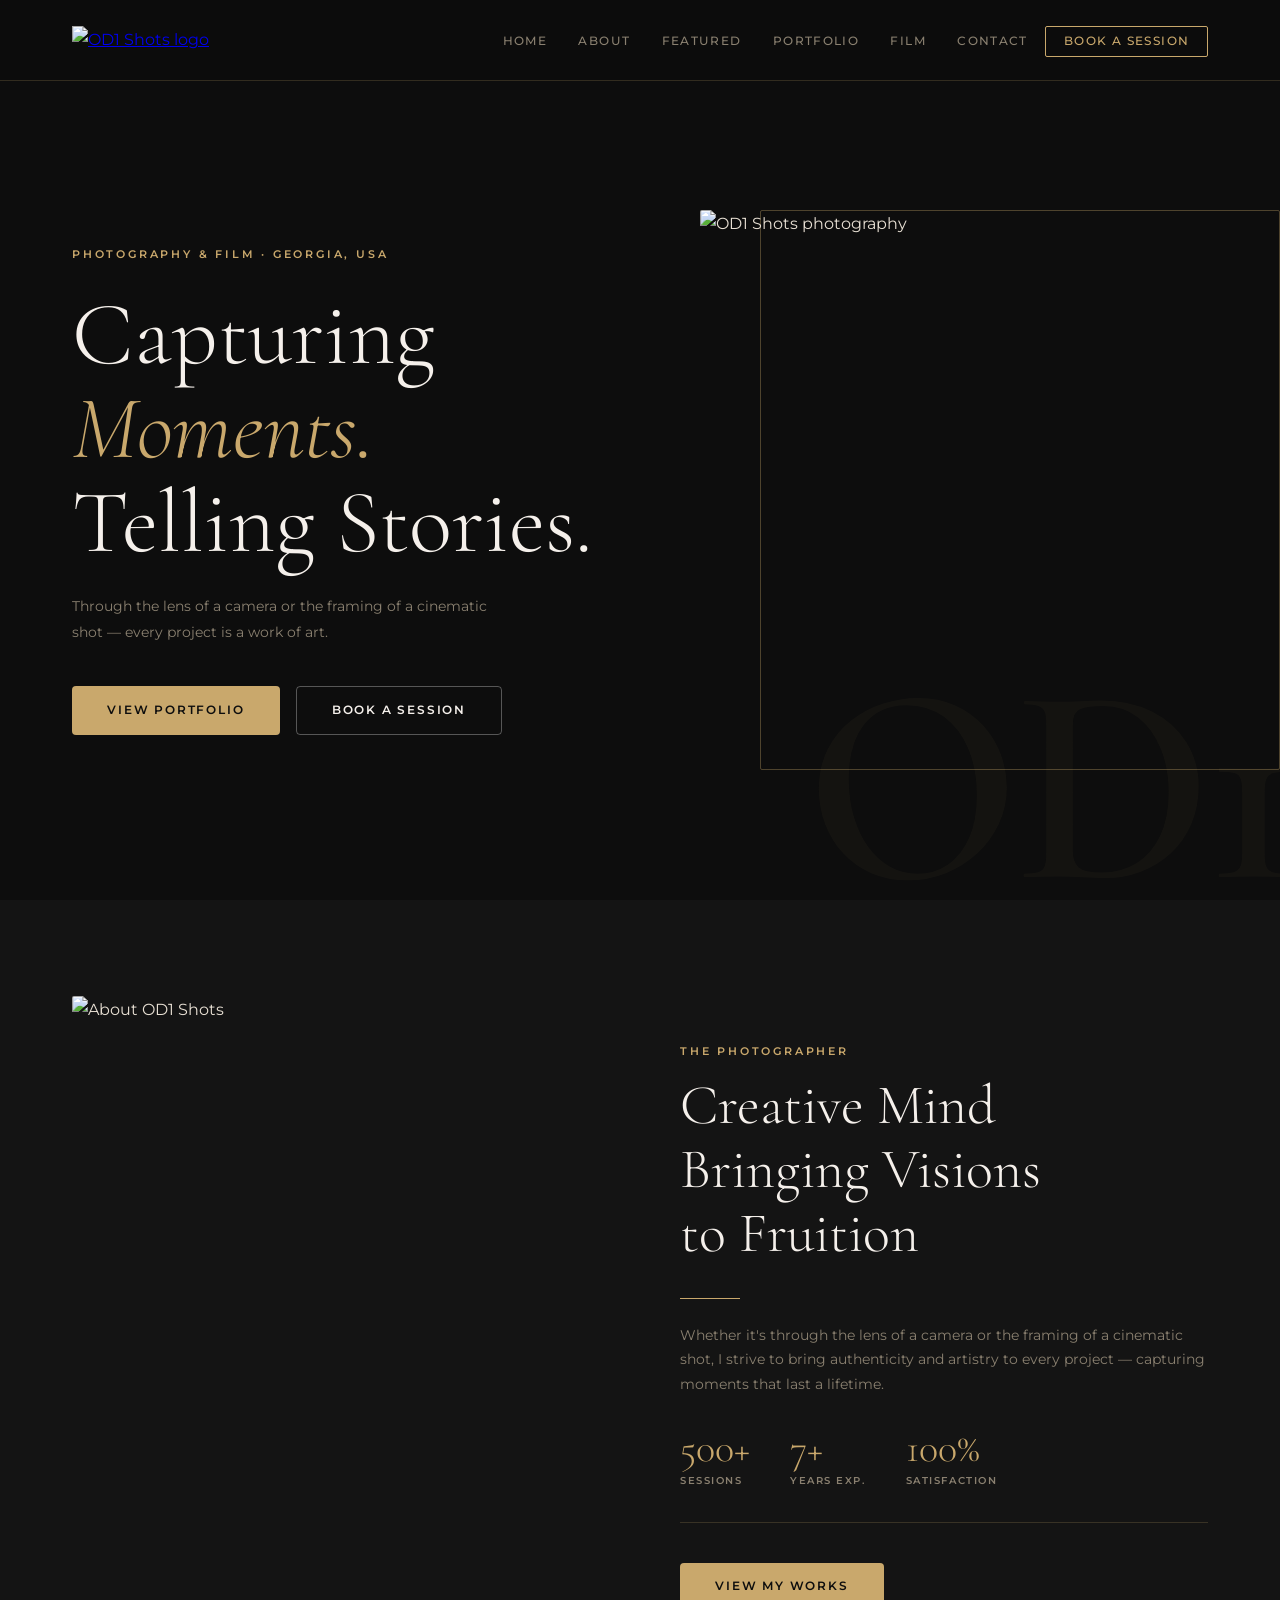
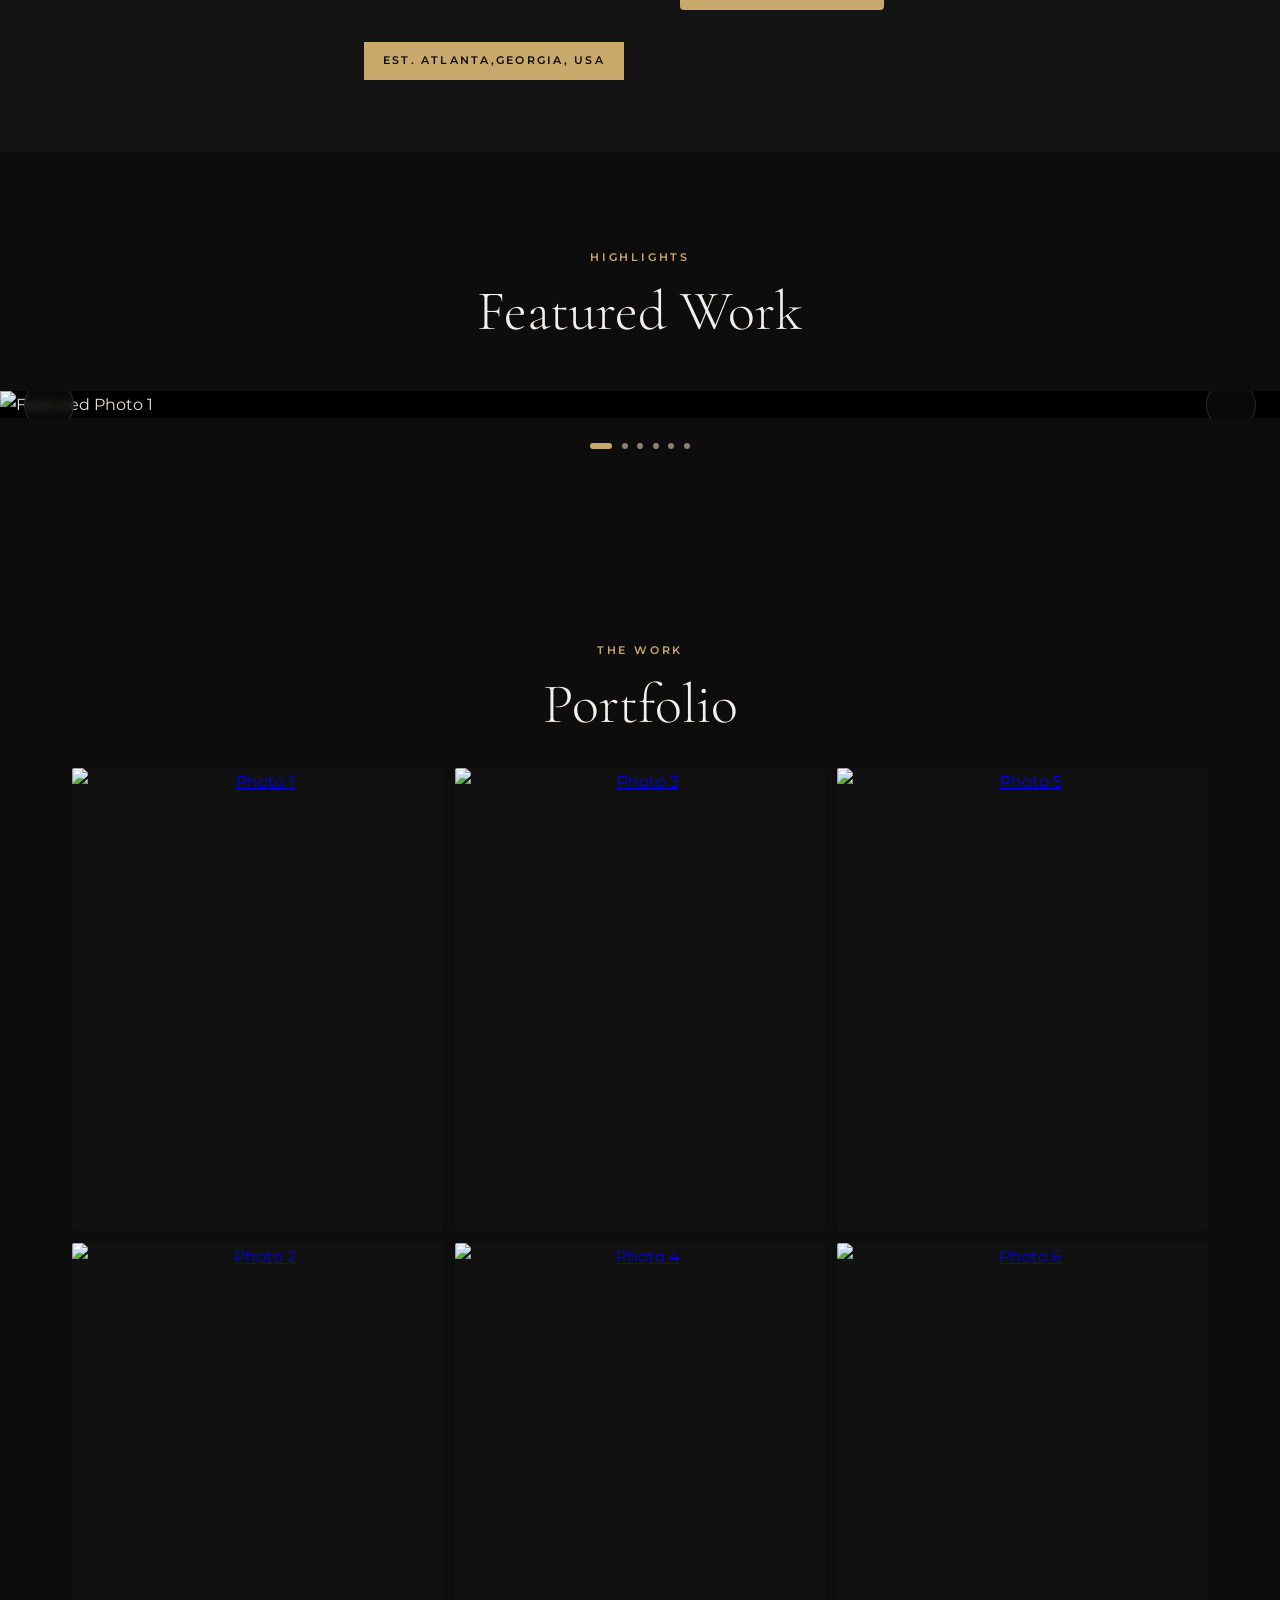
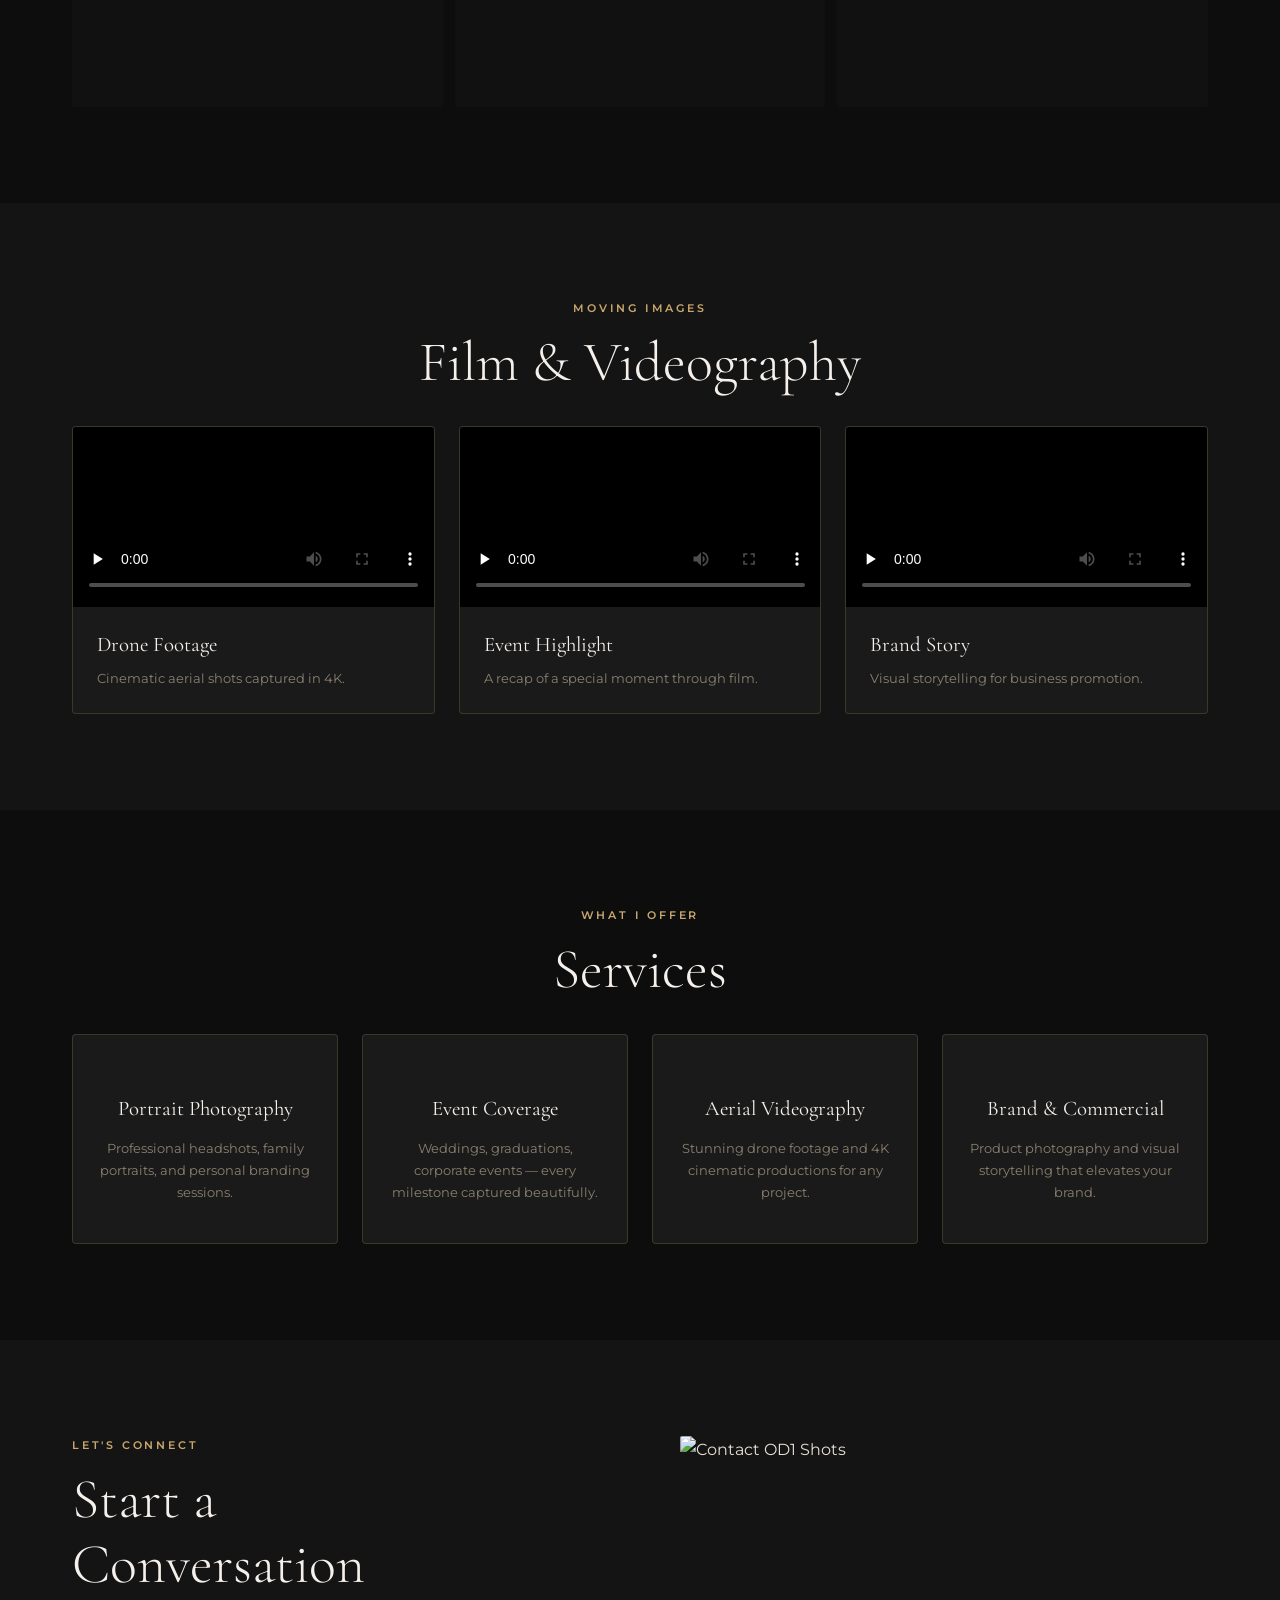
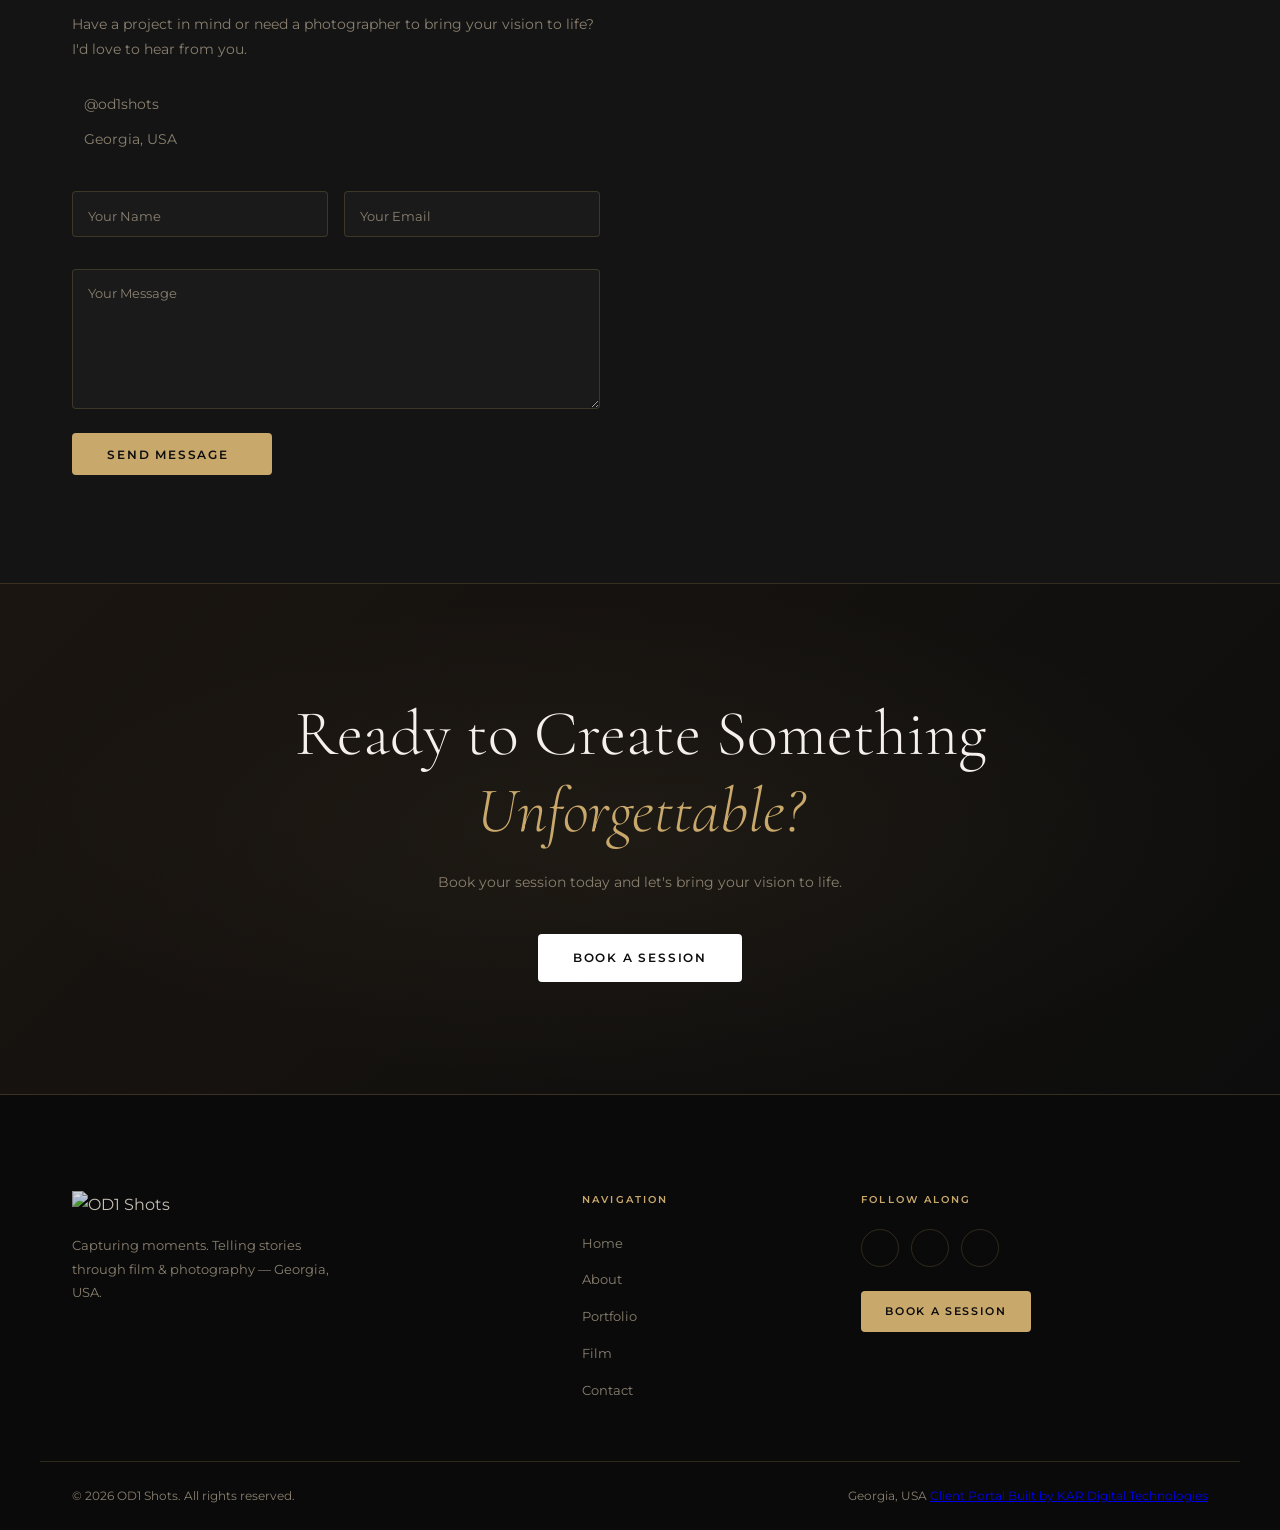
==== commit 8e72962c: "Summary removed brand logo image udated workflow file" ====
--- a/index.html
+++ b/index.html
@@ -3,7 +3,7 @@
   <head>
     <meta charset="UTF-8" />
     <meta name="viewport" content="width=device-width, initial-scale=1.0" />
-    <link rel="icon" href="/favicon.ico">
+    <link rel="icon" type="image/png" href="images/od1-favicon.png">
     <link rel="canonical" href="https://www.od1shots.com">
     <meta name="description" content="OD1 Shots — portrait, event &amp; aerial videography in Georgia. Book your session today.">
     <meta property="og:type" content="website">
@@ -345,21 +345,14 @@
     >
       Client Portal
     </a>
-
-    <a
-      href="https://kardigitaltechnologies.com"
-      target="_blank"
-      rel="noopener noreferrer"
-      class="kar-built-by"
-      aria-label="Built by KAR Digital Technologies"
-    >
-      <span>Built by</span>
-      <img
-        src="images/kar-digital-technologies-footer-logo.png"
-        alt="KAR Digital Technologies"
-      />
-    </a>
-  </div>
+<a
+  href="https://kardigitaltechnologies.com"
+  target="_blank"
+  rel="noopener noreferrer"
+  class="footer__credit"
+>
+  Built by KAR Digital Technologies
+</a>
 </div>
 </footer>
 
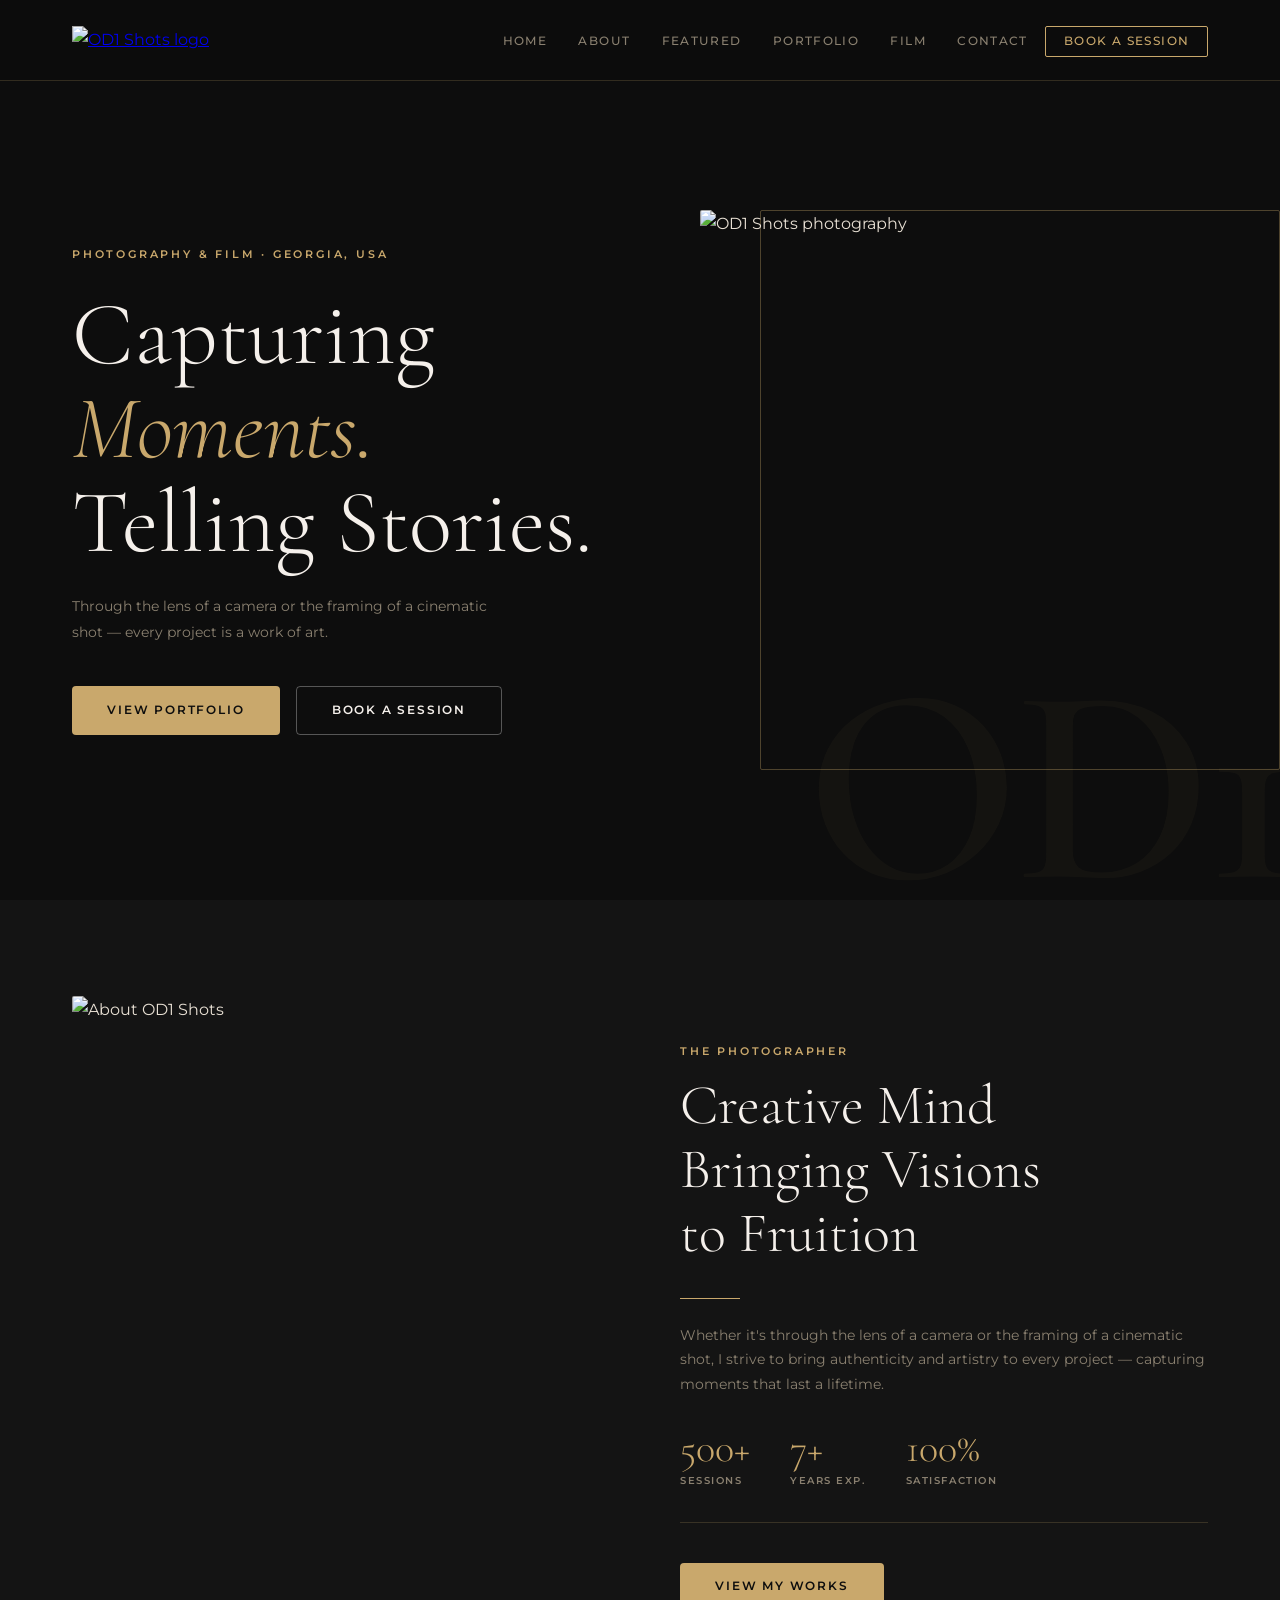
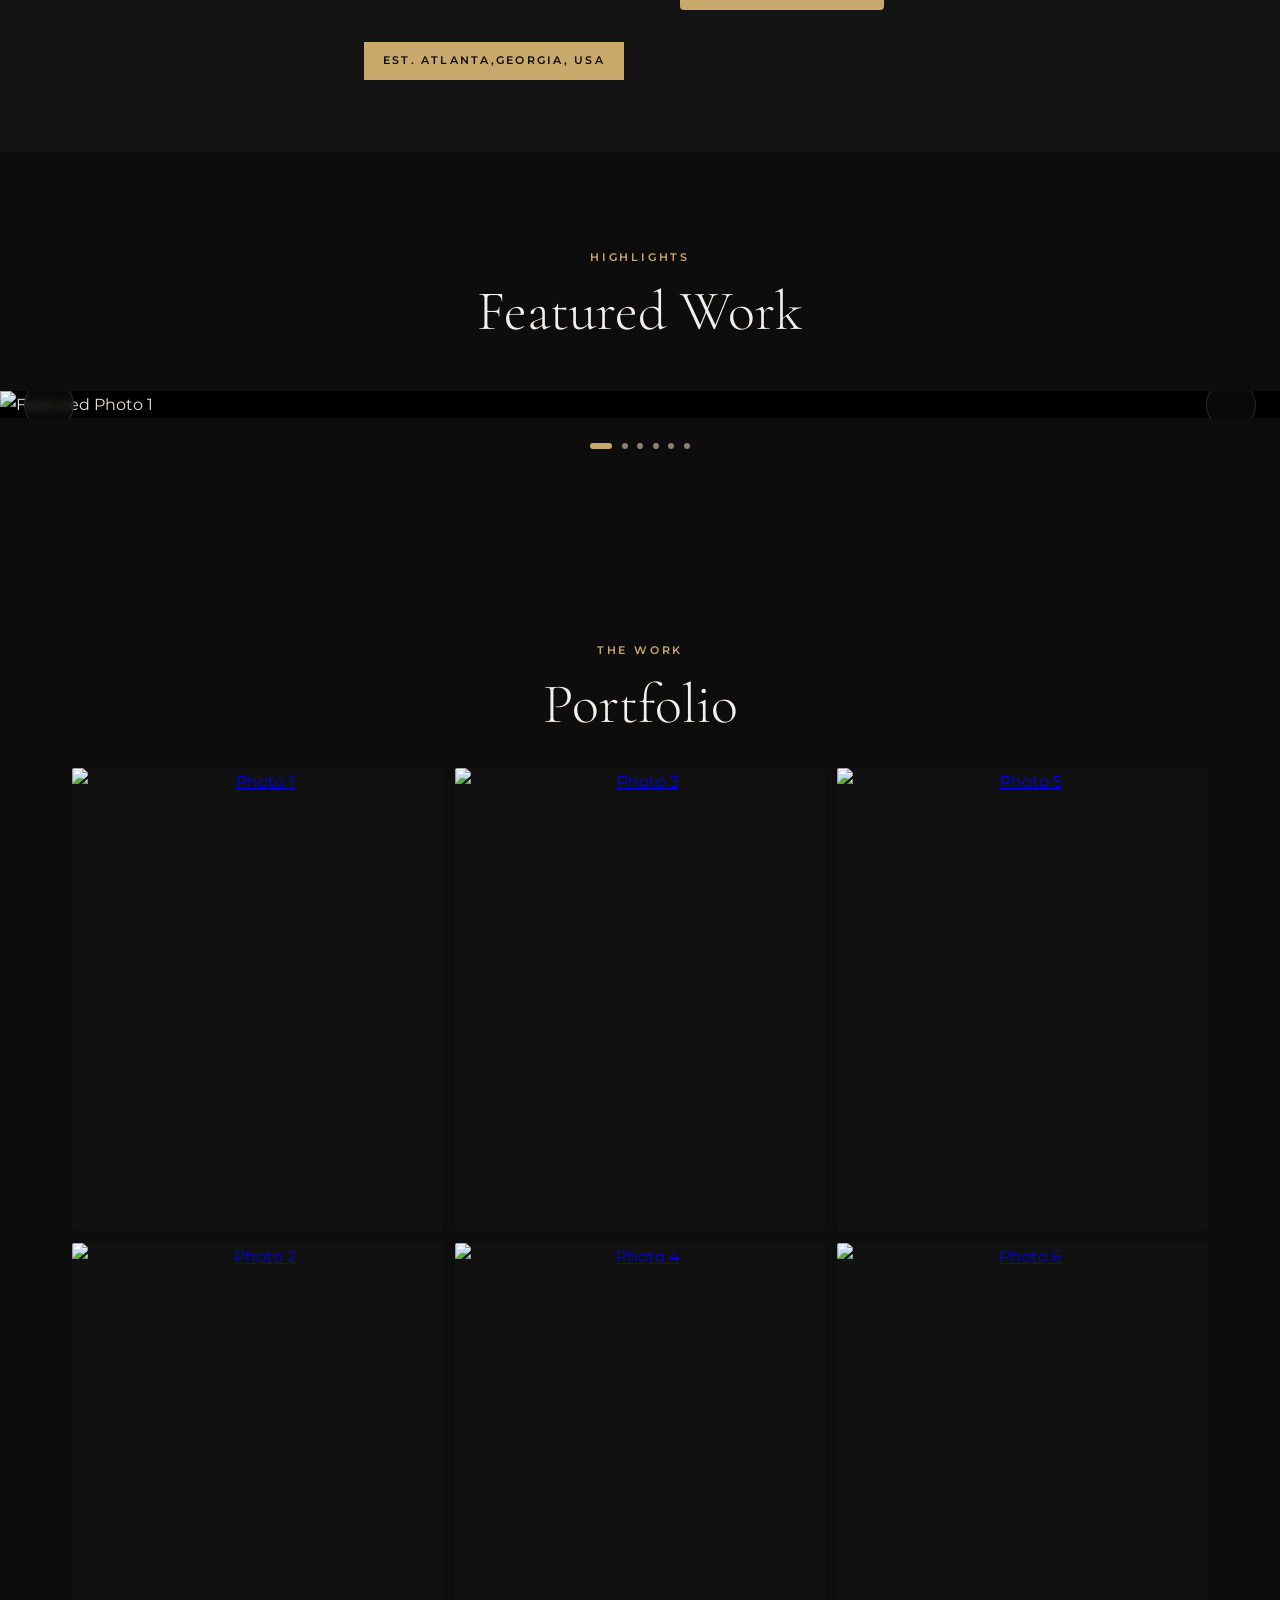
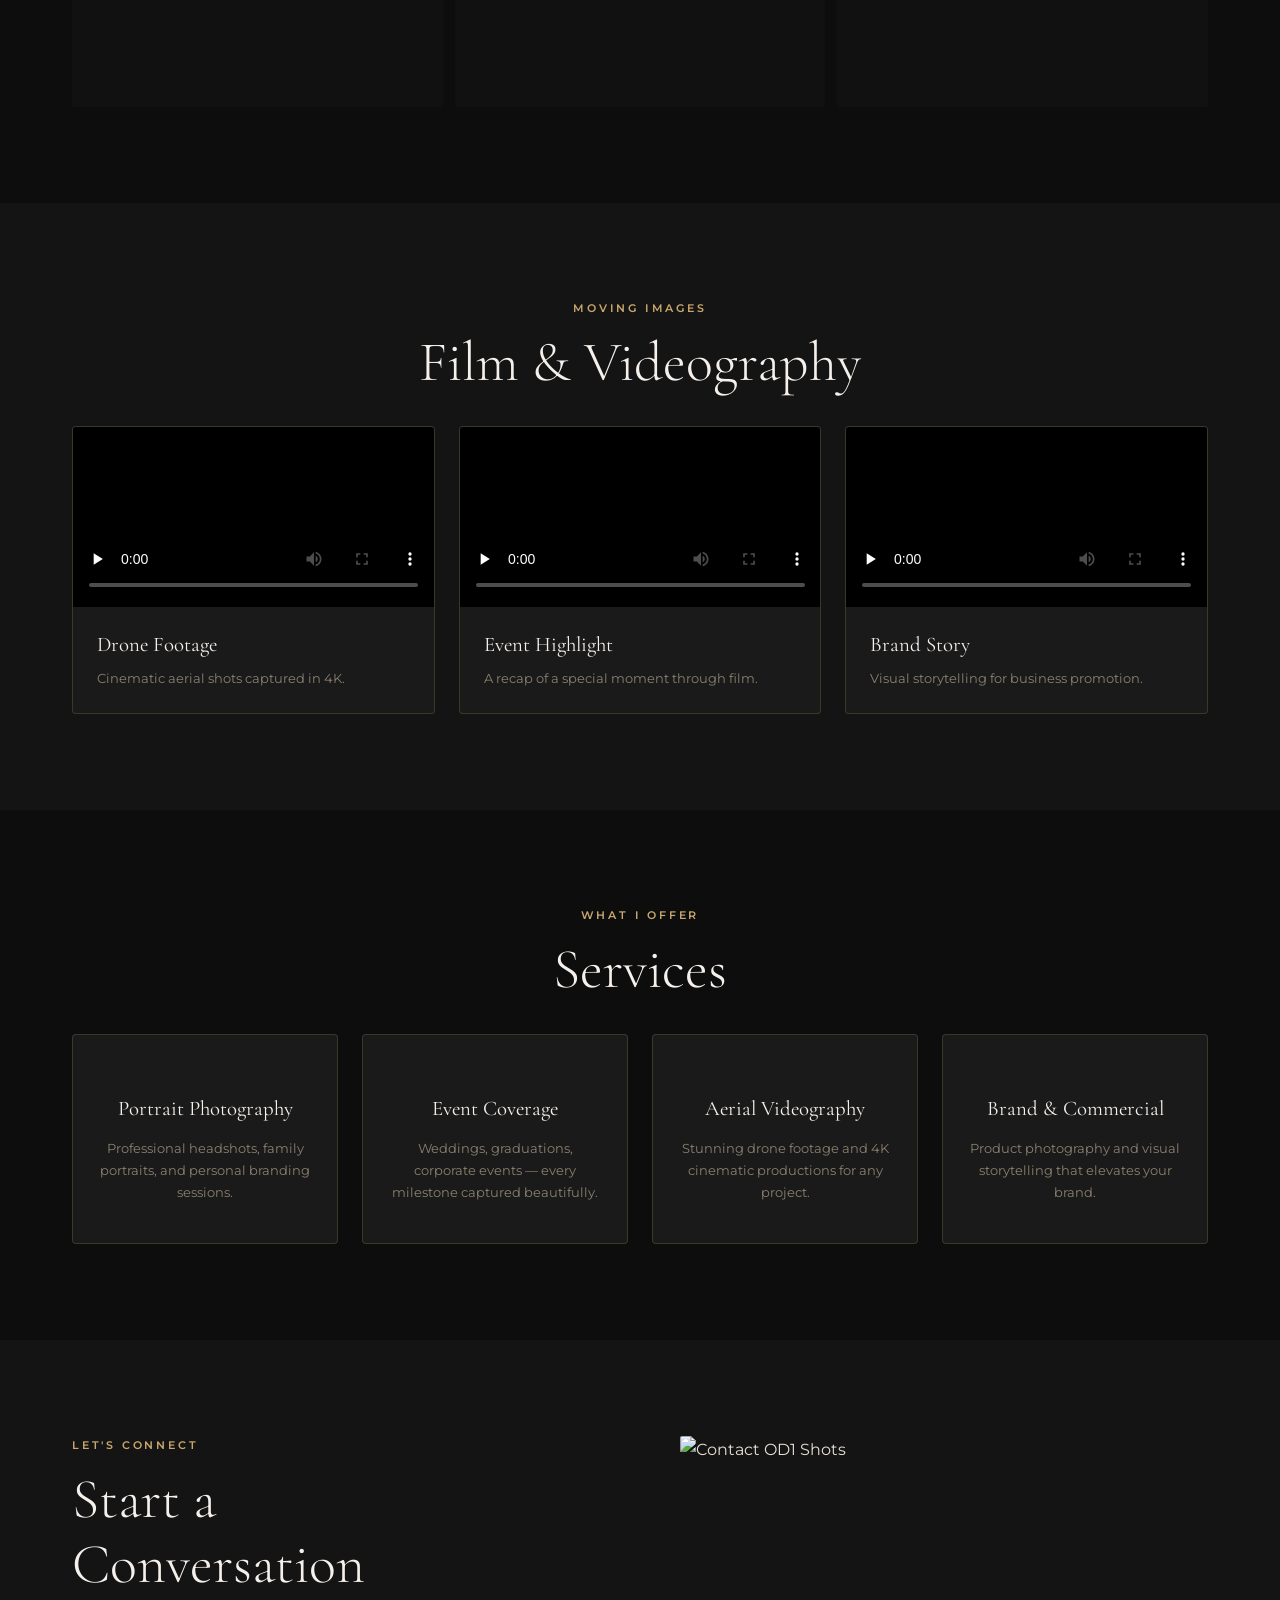
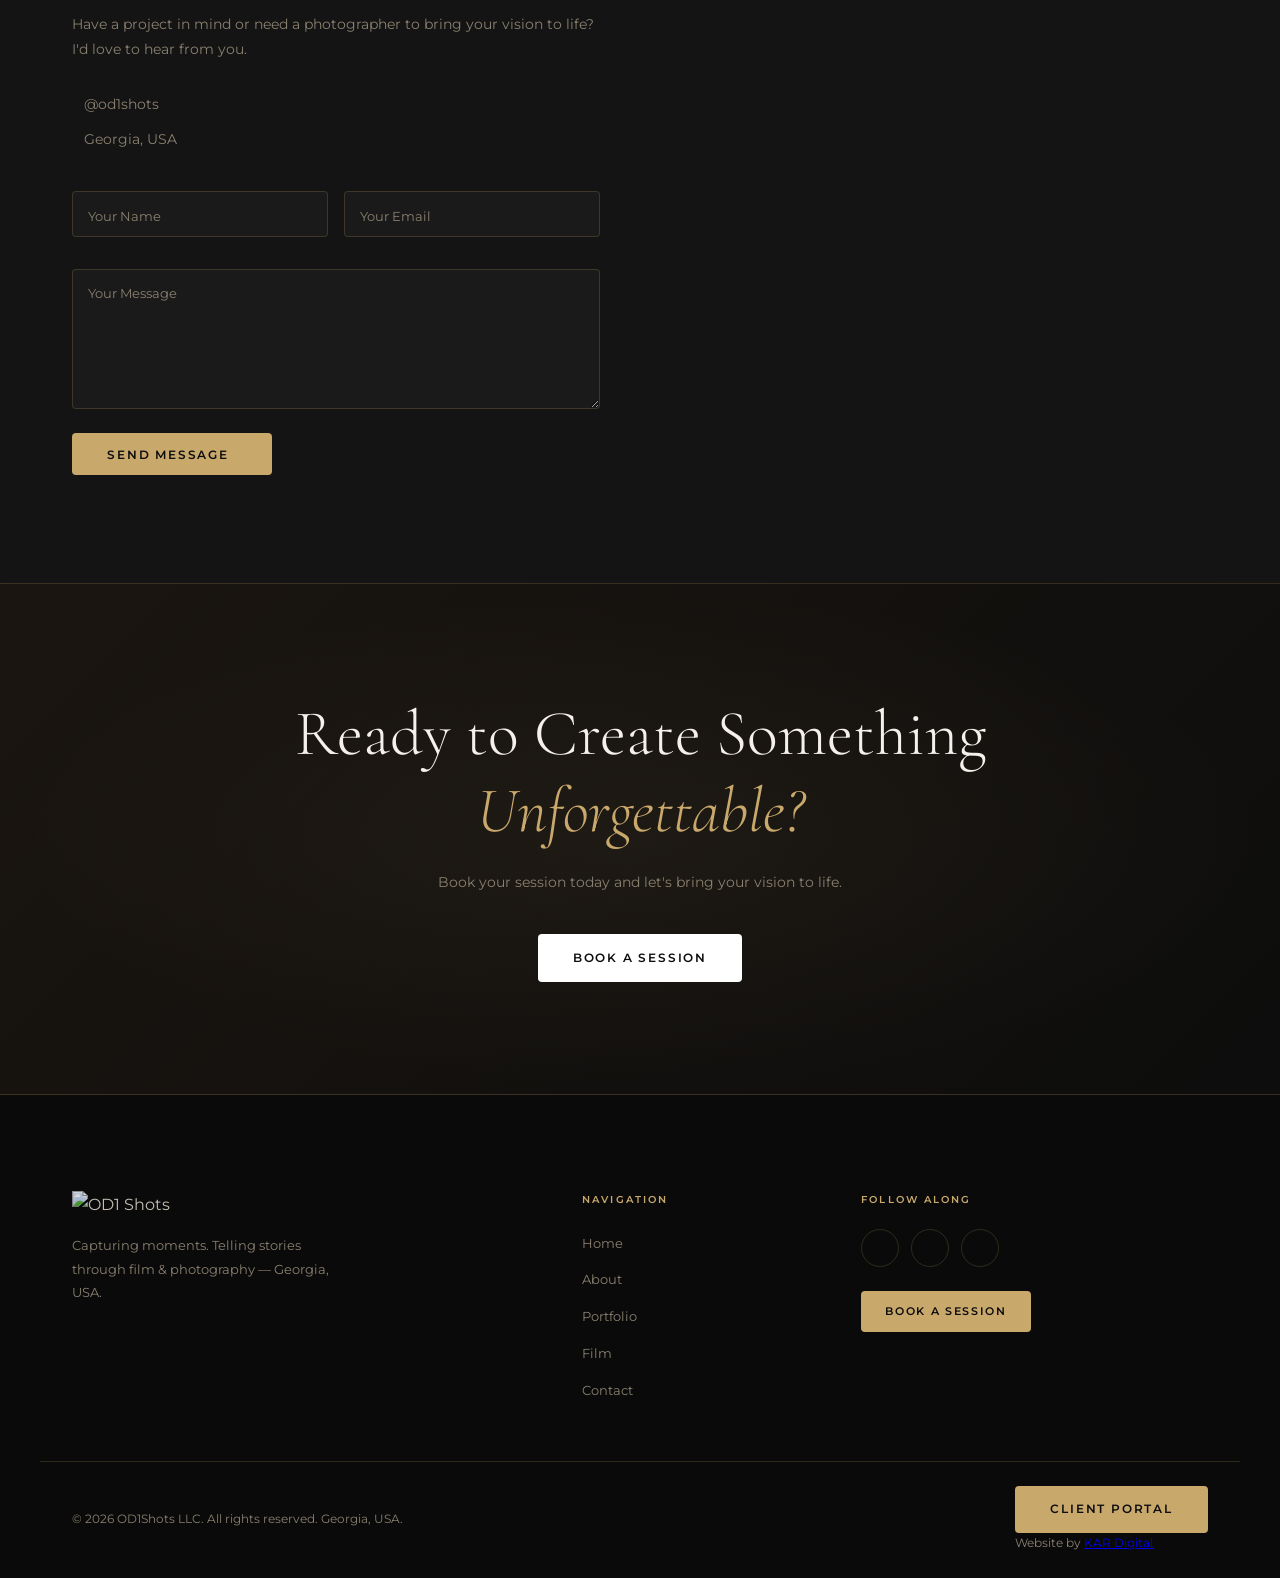
==== commit d65c7a34: "Summary Resize KAR footer branding" ====
--- a/index.html
+++ b/index.html
@@ -331,30 +331,31 @@
           <a href="https://od1shotsbooking.lovable.app/book" class="btn btn--primary footer__book-btn">Book a Session</a>
         </div>
       </div>
+
     <div class="footer__bar">
-  <span>© <span id="copy-year"></span> OD1 Shots. All rights reserved.</span>
+  <span>
+    © <span id="copy-year"></span> OD1Shots LLC. All rights reserved. Georgia, USA. 
+  </span>
 
   <div class="footer__utility">
-    <span>Georgia, USA</span>
 
     <a
       href="https://od1shotsbooking.lovable.app"
       target="_blank"
       rel="noopener noreferrer"
-      class="footer__portal"
+      class="btn btn--primary footer__portal-btn"
     >
       Client Portal
     </a>
-<a
-  href="https://kardigitaltechnologies.com"
-  target="_blank"
-  rel="noopener noreferrer"
-  class="footer__credit"
->
-  Built by KAR Digital Technologies
-</a>
+
+    <div class="kar-built-by">
+      <span>Website by</span>
+      <a href="https://kardigitaltechnologies.com" target="_blank" rel="noopener noreferrer">
+        <span class="kar-built-by-text">KAR Digital</span>
+      </a>
+
+  </div>
 </div>
-</footer>
 
     <script src="https://cdnjs.cloudflare.com/ajax/libs/lightbox2/2.11.4/js/lightbox.min.js"></script>
     <script src="main.js" defer></script>
--- a/styles.css
+++ b/styles.css
@@ -819,7 +819,7 @@
   opacity: 1;
   transform: none;
 
-/* ===== FOOTER ADMIN + KAR DIGITAL CREDIT ===== */
+/* ===== FOOTER  ===== */
 
 .footer__utility {
   display: flex;
@@ -828,46 +828,23 @@
   flex-wrap: wrap;
 }
 
-.footer__portal {
-  color: inherit;
+.footer__portal-btn {
+  font-size: 0.62rem;
+  padding: 0.5rem 1rem;
+  letter-spacing: 0.08em;
+  white-space: nowrap;
+}
+
+.footer__credit {
+  color: var(--text-muted);
   text-decoration: none;
-  opacity: 0.7;
-  font-size: 0.8rem;
-  transition: opacity 0.3s ease;
-}
-
-.footer__portal:hover {
-  opacity: 1;
-}
-
-.kar-built-by {
-  display: inline-flex;
-  align-items: center;
-  gap: 0.55rem;
-  background: #ffffff;
-  color: #111111;
-  text-decoration: none;
-  padding: 0.35rem 0.55rem 0.35rem 0.7rem;
-  border-radius: 4px;
-  font-family: "Montserrat", sans-serif;
-  font-size: 0.7rem;
-  font-weight: 600;
-  white-space: nowrap;
-  transition: transform 0.2s ease, box-shadow 0.2s ease;
-}
-
-.kar-built-by img {
-  display: block;
-  width: 48px;
-  height: 36px;
-  object-fit: contain;
-}
-
-.kar-built-by:hover {
-  transform: translateY(-1px);
-  box-shadow: 0 4px 12px rgba(0, 0, 0, 0.15);
-}
-
+  font-size: 0.75rem;
+  transition: color var(--transition);
+}
+
+.footer__credit:hover {
+  color: var(--accent);
+}
 @media (max-width: 768px) {
   .footer__bar {
     gap: 1rem;
@@ -879,4 +856,36 @@
     flex-wrap: wrap;
   }
 }
+/* Small KAR Digital Technologies credit badge */
+.kar-built-by {
+  display: inline-flex;
+  align-items: center;
+  gap: 0.3rem;
+  background: #ffffff;
+  border-radius: 3px;
+  padding: 0.2rem 0.4rem;
+  text-decoration: none;
+  transition: opacity var(--transition);
+  white-space: nowrap;
+}
+
+.kar-built-by span {
+  color: var(--bg-primary);
+  font-size: 0.5rem;
+  font-weight: 500;
+  line-height: 1;
+}
+
+.kar-built-by img {
+  display: block;
+  width: 20px;
+  height: 20px;
+  object-fit: contain;
+}
+
+.kar-built-by:hover {
+  opacity: 0.8;
+}
+
+
 } 
